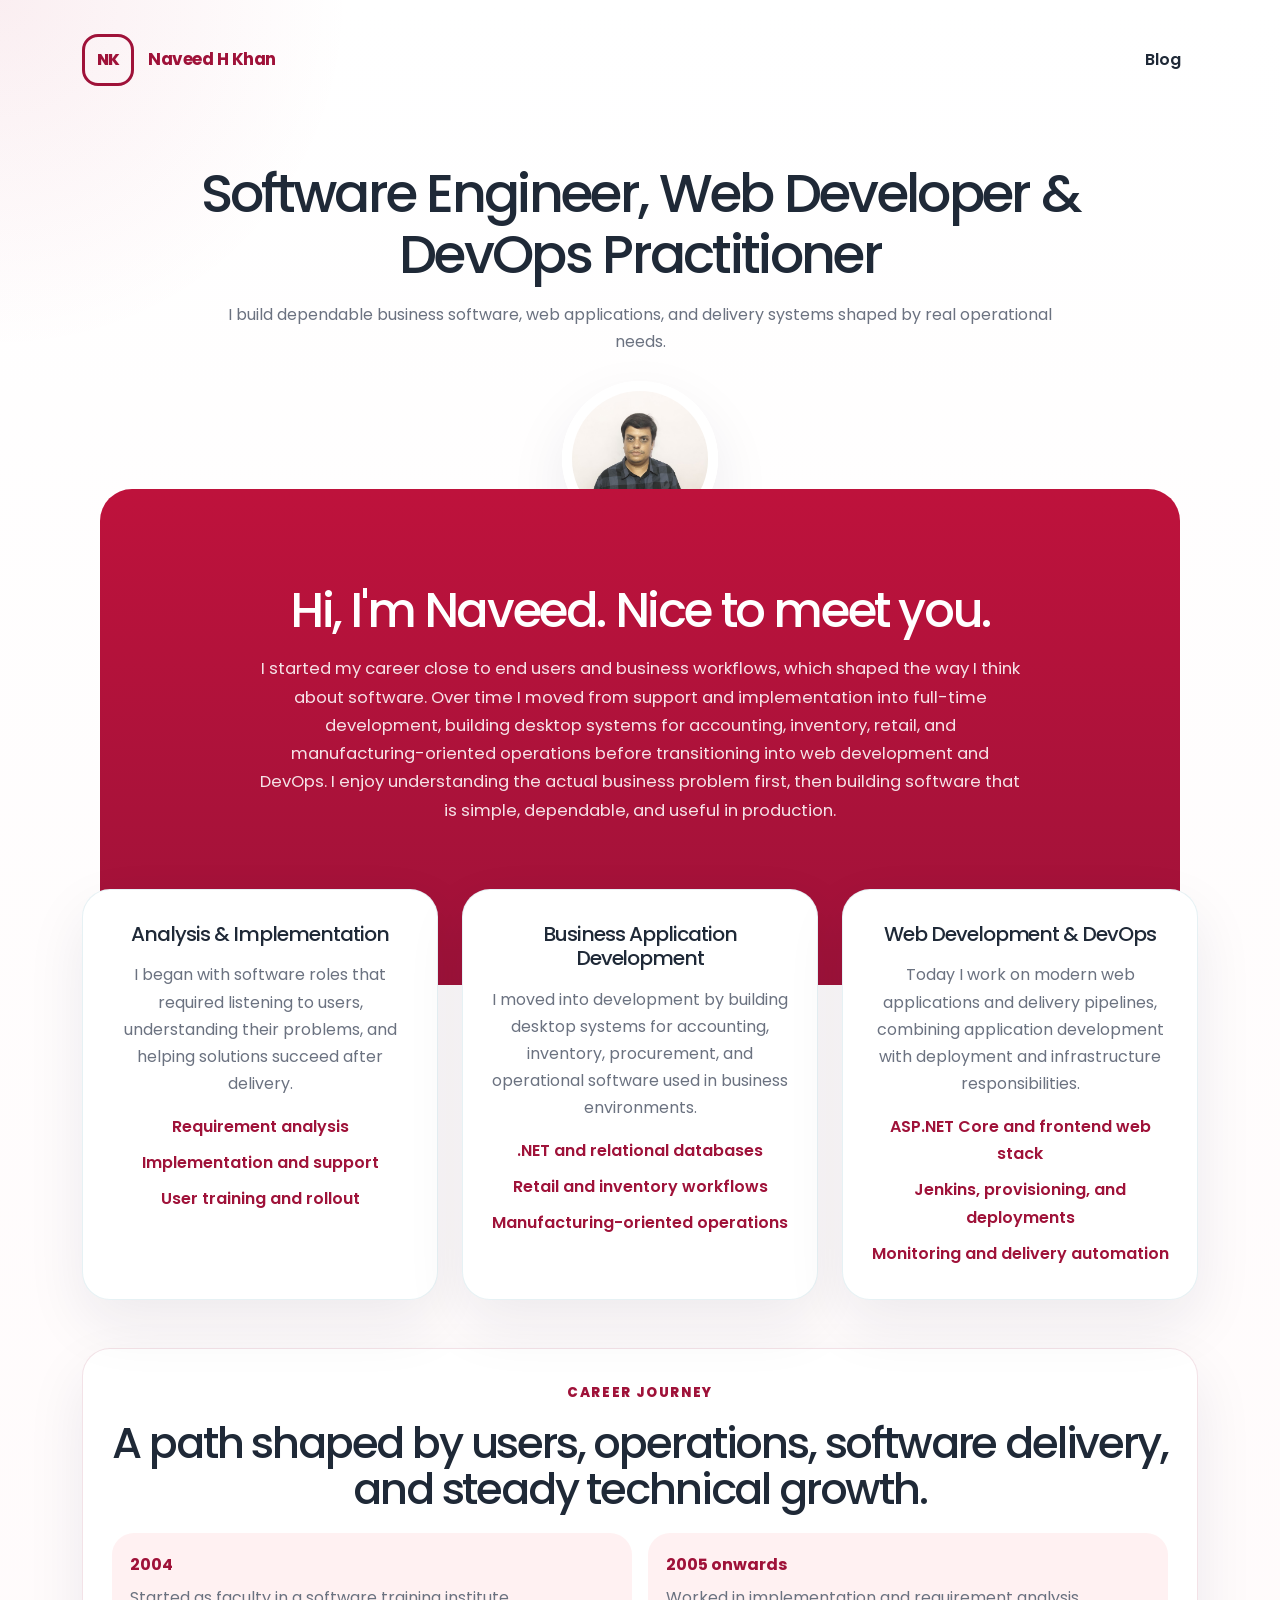
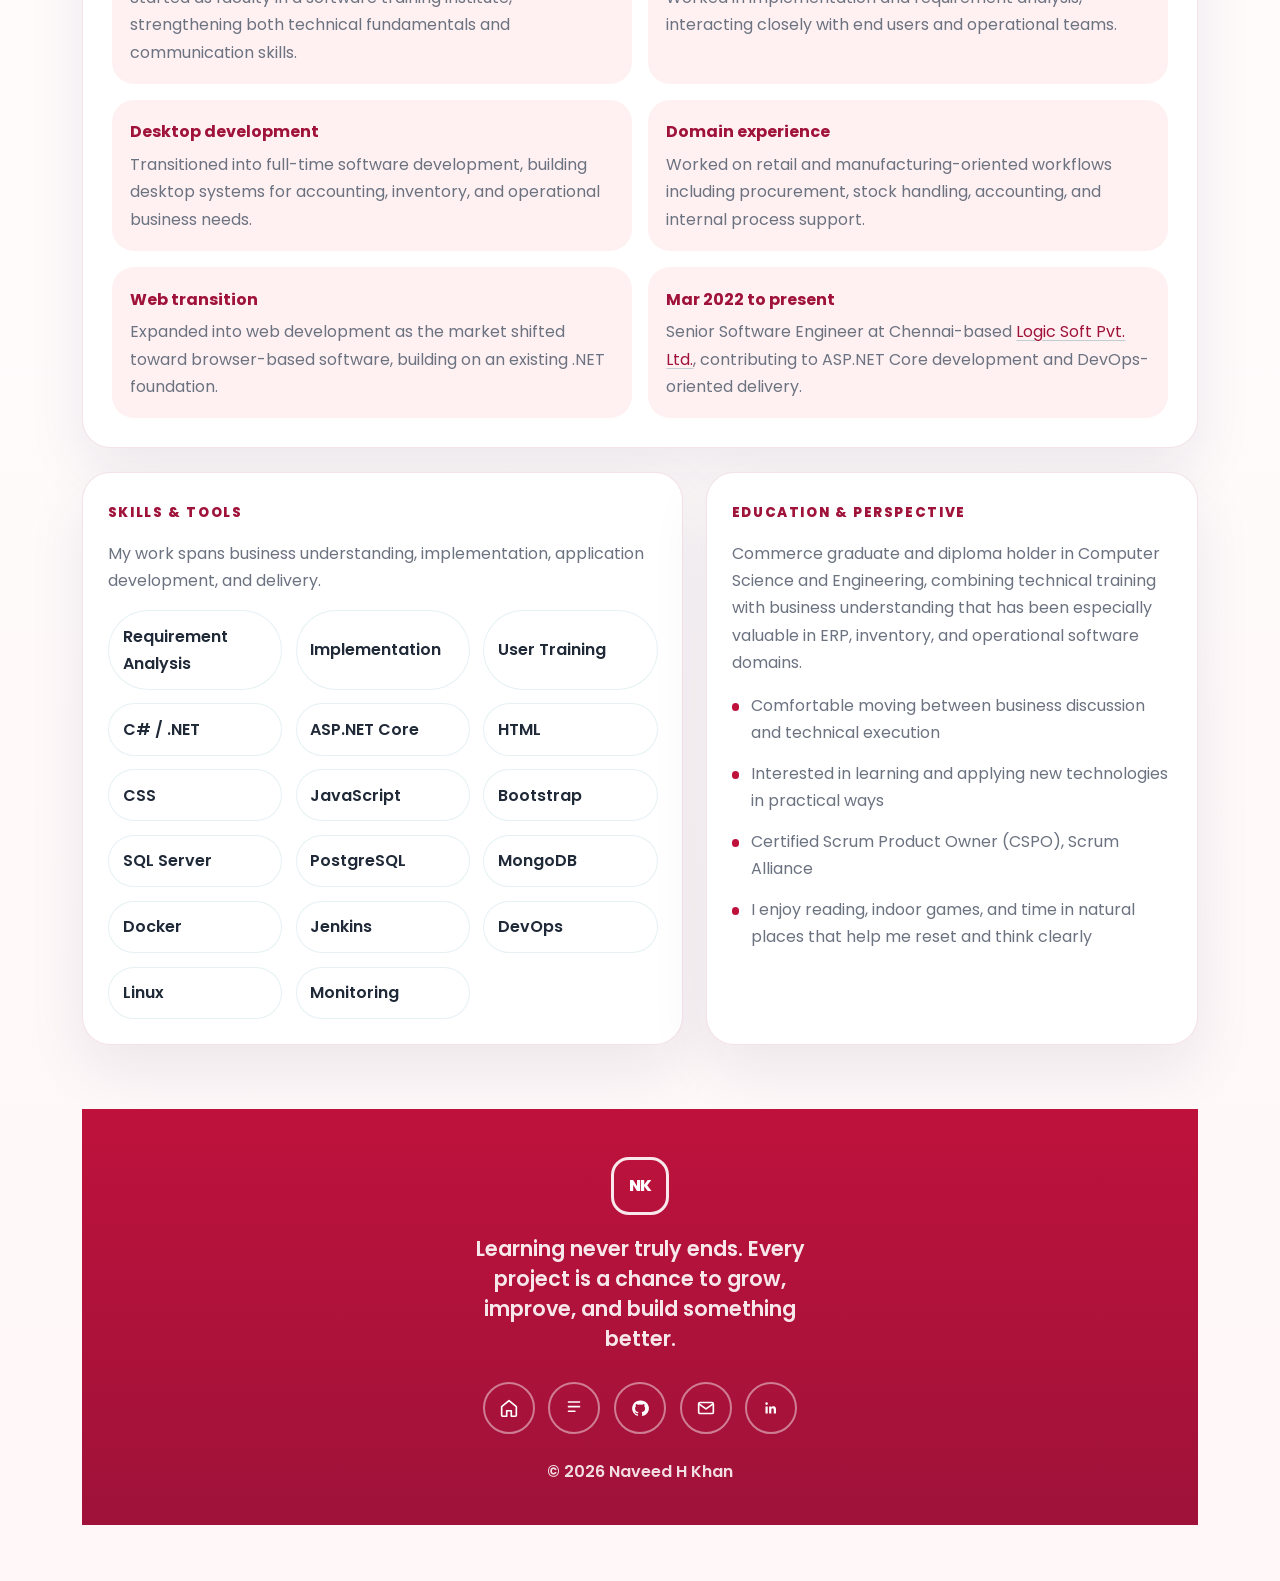
==== index.html @ 7a3a5c12 "Change color theme" ====
<!DOCTYPE html>
<html lang="en">
<head>
  <meta charset="UTF-8">
  <meta name="viewport" content="width=device-width, initial-scale=1">
  <meta name="description" content="Portfolio of Naveed H Khan, a software engineer experienced in requirement analysis, implementation, business application development, web engineering, and DevOps-oriented delivery.">
  <meta name="theme-color" content="#9f1239">
  <title>Naveed Khan | Software Engineer</title>

  <link rel="preconnect" href="https://fonts.googleapis.com">
  <link rel="preconnect" href="https://fonts.gstatic.com" crossorigin>
  <link href="https://fonts.googleapis.com/css2?family=IBM+Plex+Mono:wght@400;500&family=Poppins:wght@400;500;600;700;800&display=swap" rel="stylesheet">
  <link href="https://cdn.jsdelivr.net/npm/bootstrap@5.3.3/dist/css/bootstrap.min.css" rel="stylesheet" integrity="sha384-QWTKZyjpPEjISv5WaRU9OFeRpok6YctnYmDr5pNlyT2bRjXh0JMhjY6hW+ALEwIH" crossorigin="anonymous">
  <link rel="stylesheet" href="assets/css/style.css?v=20260405-3">
</head>
<body class="page-shell page-home">
  <div class="container-lg main-container">
    <div id="site-header"></div>

    <main>
      <section class="hero-clean fade-in fade-delay-1">
        <h1 class="hero-title">Software Engineer, Web Developer & DevOps Practitioner</h1>
        <p class="hero-copy hero-copy-centered">
          I build dependable business software, web applications, and delivery systems shaped by real operational needs.
        </p>
        <img src="/assets/img/profile.jpg" alt="Naveed Khan" class="hero-avatar">
      </section>

      <section class="intro-band fade-in fade-delay-2">
        <div class="intro-band-inner">
          <h2>Hi, I'm Naveed. Nice to meet you.</h2>
          <p>
            I started my career close to end users and business workflows, which shaped the way I think about software.
            Over time I moved from support and implementation into full-time development, building desktop systems for
            accounting, inventory, retail, and manufacturing-oriented operations before transitioning into web development
            and DevOps. I enjoy understanding the actual business problem first, then building software that is simple,
            dependable, and useful in production.
          </p>
        </div>
      </section>

      <section class="capability-grid capability-grid-overlap fade-in fade-delay-2">
        <article class="capability-card">
          <h3>Analysis & Implementation</h3>
          <p>I began with software roles that required listening to users, understanding their problems, and helping solutions succeed after delivery.</p>
          <ul class="capability-list">
            <li>Requirement analysis</li>
            <li>Implementation and support</li>
            <li>User training and rollout</li>
          </ul>
        </article>

        <article class="capability-card">
          <h3>Business Application Development</h3>
          <p>I moved into development by building desktop systems for accounting, inventory, procurement, and operational software used in business environments.</p>
          <ul class="capability-list">
            <li>.NET and relational databases</li>
            <li>Retail and inventory workflows</li>
            <li>Manufacturing-oriented operations</li>
          </ul>
        </article>

        <article class="capability-card">
          <h3>Web Development & DevOps</h3>
          <p>Today I work on modern web applications and delivery pipelines, combining application development with deployment and infrastructure responsibilities.</p>
          <ul class="capability-list">
            <li>ASP.NET Core and frontend web stack</li>
            <li>Jenkins, provisioning, and deployments</li>
            <li>Monitoring and delivery automation</li>
          </ul>
        </article>
      </section>

      <section class="journey-panel surface-card fade-in fade-delay-3" id="experience">
        <div class="journey-heading">
          <span class="section-title">Career Journey</span>
          <h2 class="journey-title">A path shaped by users, operations, software delivery, and steady technical growth.</h2>
        </div>

        <div class="journey-grid">
          <div class="journey-step">
            <strong>2004</strong>
            <p>Started as faculty in a software training institute, strengthening both technical fundamentals and communication skills.</p>
          </div>
          <div class="journey-step">
            <strong>2005 onwards</strong>
            <p>Worked in implementation and requirement analysis, interacting closely with end users and operational teams.</p>
          </div>
          <div class="journey-step">
            <strong>Desktop development</strong>
            <p>Transitioned into full-time software development, building desktop systems for accounting, inventory, and operational business needs.</p>
          </div>
          <div class="journey-step">
            <strong>Domain experience</strong>
            <p>Worked on retail and manufacturing-oriented workflows including procurement, stock handling, accounting, and internal process support.</p>
          </div>
          <div class="journey-step">
            <strong>Web transition</strong>
            <p>Expanded into web development as the market shifted toward browser-based software, building on an existing .NET foundation.</p>
          </div>
          <div class="journey-step">
            <strong>Mar 2022 to present</strong>
            <p>Senior Software Engineer at Chennai-based <a href="https://logicsoft.co.in/" target="_blank" rel="noreferrer">Logic Soft Pvt. Ltd.</a>, contributing to ASP.NET Core development and DevOps-oriented delivery.</p>
          </div>
        </div>
      </section>

      <section class="home-bottom-grid mt-4">
        <section class="surface-card fade-in fade-delay-2" id="skills">
          <span class="section-title">Skills & Tools</span>
          <p class="section-copy">
            My work spans business understanding, implementation, application development, and delivery.
          </p>
          <div class="skill-cloud skill-cloud-wide">
            <span class="skill-pill">Requirement Analysis</span>
            <span class="skill-pill">Implementation</span>
            <span class="skill-pill">User Training</span>
            <span class="skill-pill">C# / .NET</span>
            <span class="skill-pill">ASP.NET Core</span>
            <span class="skill-pill">HTML</span>
            <span class="skill-pill">CSS</span>
            <span class="skill-pill">JavaScript</span>
            <span class="skill-pill">Bootstrap</span>
            <span class="skill-pill">SQL Server</span>
            <span class="skill-pill">PostgreSQL</span>
            <span class="skill-pill">MongoDB</span>
            <span class="skill-pill">Docker</span>
            <span class="skill-pill">Jenkins</span>
            <span class="skill-pill">DevOps</span>
            <span class="skill-pill">Linux</span>
            <span class="skill-pill">Monitoring</span>
          </div>
        </section>

        <section class="surface-card fade-in fade-delay-3">
          <span class="section-title">Education & Perspective</span>
          <p class="section-copy">
            Commerce graduate and diploma holder in Computer Science and Engineering, combining technical
            training with business understanding that has been especially valuable in ERP, inventory,
            and operational software domains.
          </p>
          <ul class="focus-list">
            <li>Comfortable moving between business discussion and technical execution</li>
            <li>Interested in learning and applying new technologies in practical ways</li>
            <li>Certified Scrum Product Owner (CSPO), Scrum Alliance</li>
            <li>I enjoy reading, indoor games, and time in natural places that help me reset and think clearly</li>
          </ul>
        </section>
      </section>
    </main>

    <div id="site-footer"></div>
  </div>

  <script src="https://code.jquery.com/jquery-3.7.1.min.js"></script>
  <script src="/assets/js/site.js?v=20260405-3"></script>
</body>
</html>
---- assets/css/style.css ----
:root {
  --bg: #fffdfc;
  --bg-soft: #fff7f8;
  --surface: #ffffff;
  --surface-soft: #fff1f2;
  --text: #1f2937;
  --muted: #6b7280;
  --border: rgba(159, 18, 57, 0.12);
  --accent: #be123c;
  --accent-deep: #9f1239;
  --accent-soft: #ffe4e6;
  --shadow: 0 24px 60px rgba(20, 28, 58, 0.08);
  --radius-xl: 28px;
  --radius-lg: 22px;
  --radius-md: 16px;
  --container: 1140px;
  --reading-width: 960px;
}

*,
*::before,
*::after {
  box-sizing: border-box;
}

html {
  scroll-behavior: smooth;
}

body {
  margin: 0;
  font-family: "Poppins", "Segoe UI", sans-serif;
  color: var(--text);
  background:
    radial-gradient(circle at top left, rgba(190, 18, 60, 0.07), transparent 22rem),
    linear-gradient(180deg, #ffffff 0%, var(--bg-soft) 100%);
  line-height: 1.7;
  font-size: 16px;
}

a {
  color: var(--accent-deep);
  text-decoration-color: rgba(21, 94, 117, 0.25);
  text-underline-offset: 0.18em;
}

a:hover {
  color: var(--accent);
}

img {
  max-width: 100%;
  display: block;
}

.main-container {
  max-width: var(--container);
  padding-top: 28px;
  padding-bottom: 56px;
}

.header {
  margin-bottom: 2rem;
}

.header-plain .header-inner {
  display: flex;
  align-items: center;
  justify-content: space-between;
  gap: 1.5rem;
  padding: 0.35rem 0;
}

.site-brand {
  display: flex;
  align-items: center;
  gap: 0.9rem;
}

.site-mark {
  display: inline-flex;
  align-items: center;
  justify-content: center;
  width: 52px;
  height: 52px;
  border: 3px solid var(--accent-deep);
  border-radius: 16px;
  color: var(--accent-deep);
  text-decoration: none;
  font-weight: 800;
  font-size: 1rem;
  letter-spacing: -0.04em;
}

.site-mark:hover {
  text-decoration: none;
  color: var(--accent);
  border-color: var(--accent);
}

.site-name {
  color: var(--accent-deep);
  text-decoration: none;
  font-size: 1.05rem;
  font-weight: 700;
  letter-spacing: -0.03em;
}

.site-name:hover {
  text-decoration: none;
  color: var(--accent-deep);
}

.header-links {
  display: flex;
  align-items: center;
  justify-content: flex-end;
  gap: 0.7rem;
  flex-wrap: wrap;
}

.nav-link-plain,
.nav-link-pill {
  display: inline-flex;
  align-items: center;
  justify-content: center;
  min-height: 46px;
  padding: 0.72rem 1.05rem;
  font-weight: 600;
  text-decoration: none;
}

.nav-link-plain {
  color: var(--text);
  border-radius: 999px;
}

.nav-link-plain:hover {
  text-decoration: none;
  color: var(--accent-deep);
}

.nav-link-plain.is-active {
  color: var(--accent-deep);
}

.nav-link-pill {
  border: 2px solid var(--accent);
  border-radius: 999px;
  color: var(--accent);
  background: transparent;
}

.nav-link-pill:hover,
.nav-link-pill.is-active {
  background: var(--accent);
  color: #ffffff;
  text-decoration: none;
}

.hero-clean {
  max-width: 980px;
  margin: 0 auto;
  padding: 2.5rem 1rem 0;
  text-align: center;
}

.hero-title,
.intro-band h2,
.capability-card h3,
.journey-title,
.blog-intro h2,
.post-title,
.post-content h2,
.post-content h3,
.post-content h4 {
  font-family: "Poppins", "Segoe UI", sans-serif;
  letter-spacing: -0.05em;
}

.hero-title {
  max-width: 1100px;
  margin: 0 auto 0.95rem;
  font-size: clamp(2rem, 4.2vw, 3.55rem);
  line-height: 1.14;
}

.hero-copy {
  max-width: 52rem;
  margin: 0 0 1.35rem;
  color: var(--muted);
  font-size: 1rem;
}

.hero-copy-centered {
  margin-left: auto;
  margin-right: auto;
}

.hero-avatar {
  width: 156px;
  height: 156px;
  margin: 1.6rem auto -3rem;
  border-radius: 50%;
  object-fit: cover;
  border: 10px solid #ffffff;
  box-shadow: var(--shadow);
}

.hero-actions {
  display: flex;
  gap: 0.85rem;
  flex-wrap: wrap;
}

.hero-actions-center {
  justify-content: center;
}

.btn-accent,
.btn-outline-accent {
  display: inline-flex;
  align-items: center;
  justify-content: center;
  min-height: 50px;
  padding: 0.85rem 1.2rem;
  border-radius: 999px;
  font-weight: 700;
  text-decoration: none;
  transition: transform 180ms ease, box-shadow 180ms ease, background-color 180ms ease;
}

.btn-accent {
  background: var(--accent);
  color: #ffffff;
  box-shadow: 0 16px 34px rgba(190, 18, 60, 0.2);
}

.btn-outline-accent {
  border: 2px solid var(--accent);
  color: var(--accent);
  background: transparent;
}

.btn-accent:hover,
.btn-outline-accent:hover {
  text-decoration: none;
  transform: translateY(-2px);
}

.intro-band {
  position: relative;
  z-index: 1;
  margin: 0 auto 0;
  max-width: 1080px;
  padding: 5.8rem 2rem 10rem;
  border-radius: 32px;
  background: linear-gradient(180deg, var(--accent) 0%, var(--accent-deep) 100%);
  color: #ffffff;
  text-align: center;
}

.intro-band-inner {
  max-width: 760px;
  margin: 0 auto;
}

.intro-band h2 {
  margin: 0 0 1rem;
  font-size: clamp(2rem, 4vw, 3rem);
}

.intro-band p {
  margin: 0;
  color: rgba(255, 255, 255, 0.88);
  font-size: 1.04rem;
}

.capability-grid {
  display: grid;
  grid-template-columns: repeat(3, minmax(0, 1fr));
  gap: 1.5rem;
}

.capability-grid-overlap {
  position: relative;
  z-index: 2;
  margin-top: -6rem;
  margin-bottom: 3rem;
}

.capability-card {
  padding: 2rem 1.45rem;
  border-radius: var(--radius-xl);
  background: #ffffff;
  border: 1px solid rgba(14, 116, 144, 0.1);
  box-shadow: var(--shadow);
  text-align: center;
}

.capability-card h3 {
  margin: 0 0 0.95rem;
  font-size: 1.26rem;
}

.capability-card p {
  margin: 0 0 1rem;
  color: var(--muted);
}

.capability-list {
  list-style: none;
  padding: 0;
  margin: 0;
  display: grid;
  gap: 0.55rem;
}

.capability-list li {
  color: var(--accent-deep);
  font-weight: 600;
}

.site-panel,
.surface-card,
.post-shell {
  background: #ffffff;
  border: 1px solid var(--border);
  border-radius: var(--radius-xl);
  box-shadow: var(--shadow);
}

.surface-card {
  padding: 1.55rem;
}

.journey-panel {
  padding: 1.8rem;
}

.journey-heading {
  margin-bottom: 1.25rem;
  text-align: center;
}

.section-title {
  display: inline-flex;
  align-items: center;
  margin: 0 0 0.95rem;
  color: var(--accent-deep);
  font-size: 0.84rem;
  font-weight: 800;
  letter-spacing: 0.12em;
  text-transform: uppercase;
}

.journey-title {
  margin: 0;
  font-size: clamp(1.95rem, 4vw, 2.7rem);
  line-height: 1.08;
}

.journey-grid {
  display: grid;
  grid-template-columns: repeat(2, minmax(0, 1fr));
  gap: 1rem;
}

.journey-step {
  padding: 1.15rem;
  border-radius: var(--radius-lg);
  background: var(--surface-soft);
}

.journey-step strong {
  display: block;
  margin-bottom: 0.35rem;
  color: var(--accent-deep);
}

.journey-step p {
  margin: 0;
  color: var(--muted);
}

.home-bottom-grid {
  display: grid;
  grid-template-columns: minmax(0, 1.1fr) minmax(320px, 0.9fr);
  gap: 1.4rem;
}

.section-copy,
.blog-lede,
.article-meta,
.post-meta {
  color: var(--muted);
}

.skill-cloud,
.focus-list {
  display: grid;
  gap: 0.85rem;
  padding: 0;
  margin: 0;
  list-style: none;
}

.skill-cloud {
  grid-template-columns: repeat(2, minmax(0, 1fr));
}

.skill-cloud-wide {
  grid-template-columns: repeat(3, minmax(0, 1fr));
}

.skill-pill {
  display: inline-flex;
  align-items: center;
  padding: 0.72rem 0.86rem;
  border-radius: 999px;
  background: #ffffff;
  border: 1px solid rgba(14, 116, 144, 0.1);
  color: var(--text);
  font-weight: 600;
}

.focus-list li {
  position: relative;
  padding-left: 1.2rem;
  color: var(--muted);
}

.focus-list li::before {
  content: "";
  position: absolute;
  left: 0;
  top: 0.72rem;
  width: 0.45rem;
  height: 0.45rem;
  border-radius: 50%;
  background: var(--accent);
}

.blog-intro,
.post-shell {
  padding: 1.45rem;
}

.blog-main {
  max-width: 1040px;
  margin: 0 auto;
}

.blog-intro-clean {
  background: transparent;
  border: 0;
  box-shadow: none;
  padding: 0 0 1.6rem;
  margin-bottom: 1.25rem;
}

.blog-intro h2,
.post-title {
  margin: 0 0 0.55rem;
  font-size: clamp(2rem, 4vw, 3rem);
  line-height: 1.08;
}

.blog-stream {
  display: grid;
  gap: 0;
}

.blog-entry {
  display: grid;
  grid-template-columns: minmax(0, 1fr) auto;
  gap: 1.5rem;
  align-items: start;
  padding: 1.6rem 0;
  border-top: 1px solid rgba(14, 116, 144, 0.1);
}

.blog-entry:last-child {
  border-bottom: 1px solid rgba(14, 116, 144, 0.1);
}

.blog-entry h3 {
  margin: 0 0 0.45rem;
  font-size: clamp(1.5rem, 2.4vw, 2rem);
  line-height: 1.15;
}

.blog-entry p {
  color: var(--muted);
  max-width: 52rem;
}

.blog-entry-date {
  color: var(--muted);
  white-space: nowrap;
  padding-top: 0.35rem;
}

.post-link {
  color: var(--text);
  text-decoration: none;
}

.post-link:hover {
  color: var(--accent);
}

.page-reading.page-post #site-header,
.page-reading.page-post main,
.page-reading.page-post .footer {
  max-width: var(--reading-width);
  margin-left: auto;
  margin-right: auto;
}

.page-reading.page-blog #site-header,
.page-reading.page-blog main,
.page-reading.page-blog .footer {
  max-width: 1040px;
  margin-left: auto;
  margin-right: auto;
}

.post-content h1:first-child {
  display: none;
}

.post-content > :first-child {
  margin-top: 0;
}

.post-content h2,
.post-content h3,
.post-content h4 {
  margin-top: 2rem;
  margin-bottom: 0.8rem;
  line-height: 1.25;
}

.post-content p,
.post-content li {
  color: #40506a;
}

.post-content blockquote {
  margin: 1.4rem 0;
  padding: 1rem 1.15rem;
  border-left: 4px solid var(--accent);
  background: var(--surface-soft);
  border-radius: 0 var(--radius-md) var(--radius-md) 0;
}

pre,
.code-block {
  background: var(--surface-soft);
  border: 1px solid rgba(14, 116, 144, 0.08);
  border-radius: var(--radius-md);
  padding: 1rem;
  overflow-x: auto;
  font-family: "IBM Plex Mono", Consolas, monospace;
  font-size: 0.95rem;
  line-height: 1.6;
  color: #2d3444;
}

code {
  font-family: "IBM Plex Mono", Consolas, monospace;
  font-size: 0.94em;
}

.footer {
  margin-top: 4rem;
}

.footer-rich {
  padding: 3rem 1.4rem 2.5rem;
  background: linear-gradient(180deg, var(--accent) 0%, var(--accent-deep) 100%);
  border: 0;
  box-shadow: none;
  color: #ffffff;
  text-align: center;
}

.footer-inner {
  max-width: 720px;
  margin: 0 auto;
}

.footer-mark {
  display: inline-flex;
  align-items: center;
  justify-content: center;
  width: 58px;
  height: 58px;
  border: 3px solid rgba(255, 255, 255, 0.9);
  border-radius: 18px;
  color: #ffffff;
  text-decoration: none;
  font-weight: 800;
  font-size: 1rem;
  letter-spacing: -0.04em;
}

.footer-mark:hover {
  color: #ffffff;
  text-decoration: none;
}

.footer-message {
  max-width: 24rem;
  margin: 1.2rem auto 1.7rem;
  color: rgba(255, 255, 255, 0.9);
  font-size: 1.3rem;
  font-weight: 600;
  line-height: 1.45;
}

.footer-links {
  display: flex;
  justify-content: center;
  gap: 0.85rem;
  flex-wrap: wrap;
  margin-bottom: 1.5rem;
}

.footer-icon-link {
  display: inline-flex;
  align-items: center;
  justify-content: center;
  width: 52px;
  height: 52px;
  border: 2px solid rgba(255, 255, 255, 0.45);
  border-radius: 50%;
  color: #ffffff;
  text-decoration: none;
  transition: transform 180ms ease, border-color 180ms ease, background-color 180ms ease;
}

.footer-icon-link svg {
  width: 22px;
  height: 22px;
}

.footer-icon-link:hover {
  color: #ffffff;
  text-decoration: none;
  transform: translateY(-2px);
  border-color: rgba(255, 255, 255, 0.92);
  background: rgba(255, 255, 255, 0.08);
}

.footer-credit {
  margin: 0;
  color: rgba(255, 255, 255, 0.86);
  font-weight: 600;
}

.fade-in {
  opacity: 0;
  transform: translateY(18px);
  animation: rise 700ms ease forwards;
}

.fade-delay-1 {
  animation-delay: 120ms;
}

.fade-delay-2 {
  animation-delay: 220ms;
}

.fade-delay-3 {
  animation-delay: 320ms;
}

@keyframes rise {
  to {
    opacity: 1;
    transform: translateY(0);
  }
}

@media (max-width: 991.98px) {
  .header-plain .header-inner,
  .capability-grid,
  .journey-grid,
  .home-bottom-grid {
    grid-template-columns: 1fr;
    display: grid;
  }

  .header-links {
    justify-content: flex-start;
  }

  .site-brand {
    gap: 0.7rem;
  }

  .skill-cloud,
  .skill-cloud-wide {
    grid-template-columns: 1fr;
  }

  .blog-table-wrap td:last-child {
    width: auto;
  }

  .blog-entry {
    grid-template-columns: 1fr;
    gap: 0.4rem;
  }

  .blog-entry-date {
    padding-top: 0;
  }
}

@media (max-width: 767.98px) {
  body {
    font-size: 15px;
  }

  .main-container {
    padding-top: 18px;
  }

  .hero-title {
    font-size: 2.2rem;
  }

  .hero-avatar {
    width: 124px;
    height: 124px;
    margin-bottom: -2.3rem;
  }

  .intro-band {
    padding: 4.4rem 1.15rem 8rem;
    border-radius: 24px;
  }

  .hero-actions {
    flex-direction: column;
    align-items: stretch;
  }

  .btn-accent,
  .btn-outline-accent {
    width: 100%;
  }

  .site-panel,
  .surface-card,
  .blog-intro,
  .post-shell,
  .capability-card {
    border-radius: 22px;
  }

  .footer-rich {
    border-radius: 28px;
    padding: 2.4rem 1.1rem 2rem;
  }
}
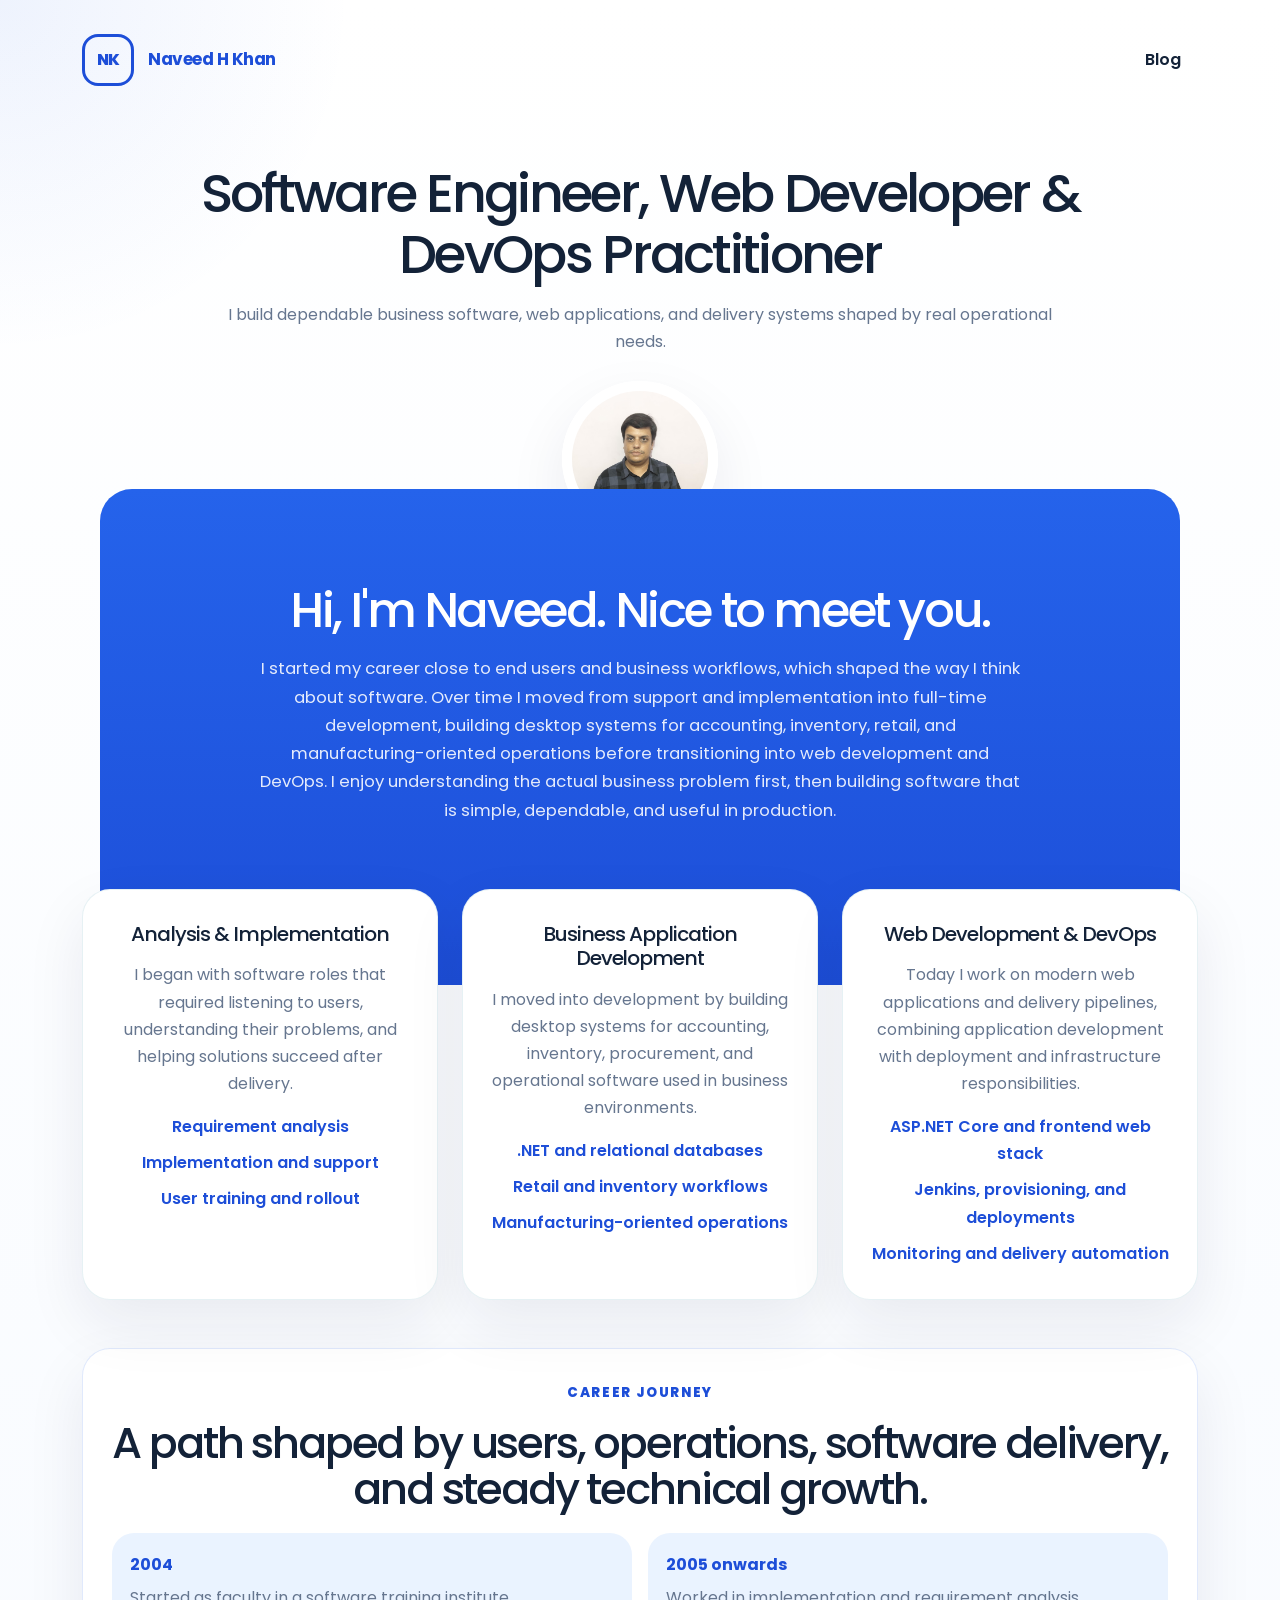
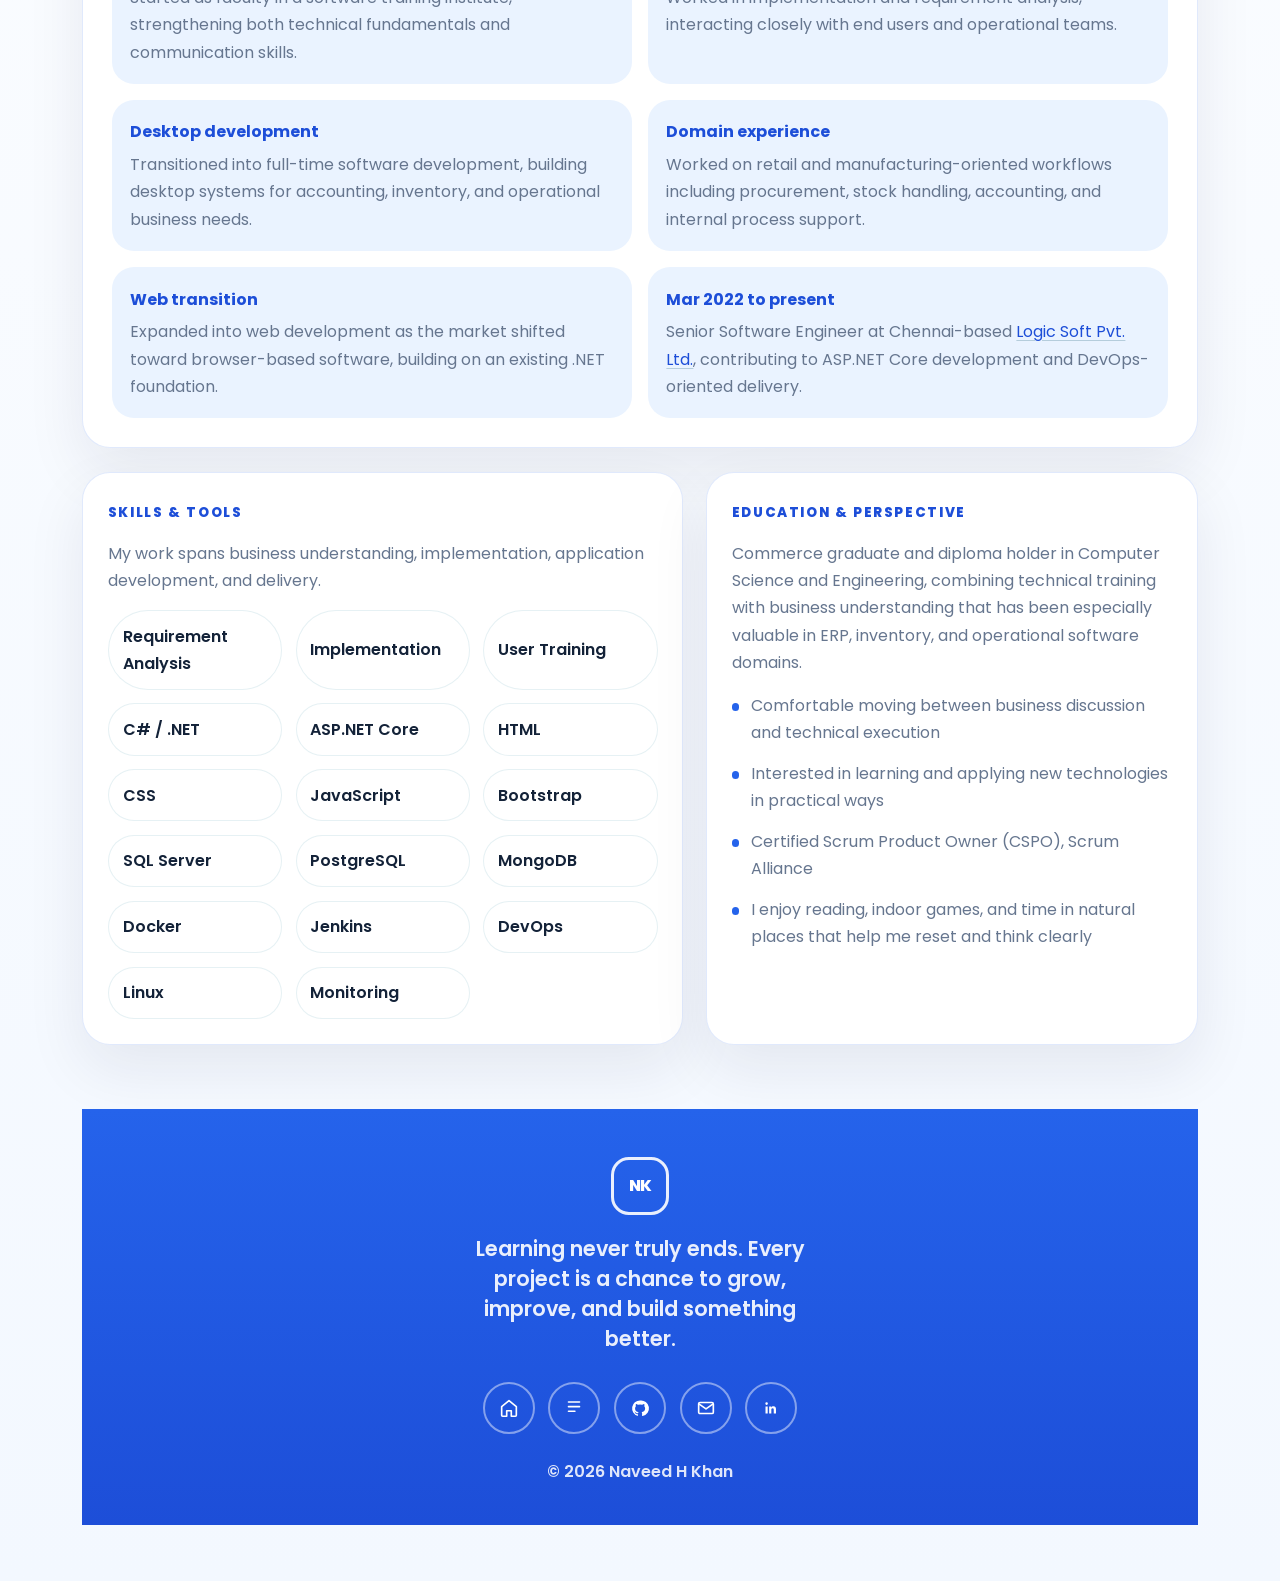
==== commit 27b8b0ae: "Update site to blue theme" ====
--- a/index.html
+++ b/index.html
@@ -4,14 +4,14 @@
   <meta charset="UTF-8">
   <meta name="viewport" content="width=device-width, initial-scale=1">
   <meta name="description" content="Portfolio of Naveed H Khan, a software engineer experienced in requirement analysis, implementation, business application development, web engineering, and DevOps-oriented delivery.">
-  <meta name="theme-color" content="#9f1239">
+  <meta name="theme-color" content="#1d4ed8">
   <title>Naveed Khan | Software Engineer</title>
 
   <link rel="preconnect" href="https://fonts.googleapis.com">
   <link rel="preconnect" href="https://fonts.gstatic.com" crossorigin>
   <link href="https://fonts.googleapis.com/css2?family=IBM+Plex+Mono:wght@400;500&family=Poppins:wght@400;500;600;700;800&display=swap" rel="stylesheet">
   <link href="https://cdn.jsdelivr.net/npm/bootstrap@5.3.3/dist/css/bootstrap.min.css" rel="stylesheet" integrity="sha384-QWTKZyjpPEjISv5WaRU9OFeRpok6YctnYmDr5pNlyT2bRjXh0JMhjY6hW+ALEwIH" crossorigin="anonymous">
-  <link rel="stylesheet" href="assets/css/style.css?v=20260405-3">
+  <link rel="stylesheet" href="assets/css/style.css?v=20260405-5">
 </head>
 <body class="page-shell page-home">
   <div class="container-lg main-container">
@@ -153,6 +153,6 @@
   </div>
 
   <script src="https://code.jquery.com/jquery-3.7.1.min.js"></script>
-  <script src="/assets/js/site.js?v=20260405-3"></script>
+  <script src="/assets/js/site.js?v=20260405-5"></script>
 </body>
 </html>
--- a/assets/css/style.css
+++ b/assets/css/style.css
@@ -1,14 +1,14 @@
 :root {
-  --bg: #fffdfc;
-  --bg-soft: #fff7f8;
+  --bg: #ffffff;
+  --bg-soft: #f3f8ff;
   --surface: #ffffff;
-  --surface-soft: #fff1f2;
-  --text: #1f2937;
-  --muted: #6b7280;
-  --border: rgba(159, 18, 57, 0.12);
-  --accent: #be123c;
-  --accent-deep: #9f1239;
-  --accent-soft: #ffe4e6;
+  --surface-soft: #eaf3ff;
+  --text: #132238;
+  --muted: #66768f;
+  --border: rgba(37, 99, 235, 0.14);
+  --accent: #2563eb;
+  --accent-deep: #1d4ed8;
+  --accent-soft: #dbeafe;
   --shadow: 0 24px 60px rgba(20, 28, 58, 0.08);
   --radius-xl: 28px;
   --radius-lg: 22px;
@@ -32,7 +32,7 @@
   font-family: "Poppins", "Segoe UI", sans-serif;
   color: var(--text);
   background:
-    radial-gradient(circle at top left, rgba(190, 18, 60, 0.07), transparent 22rem),
+    radial-gradient(circle at top left, rgba(37, 99, 235, 0.08), transparent 22rem),
     linear-gradient(180deg, #ffffff 0%, var(--bg-soft) 100%);
   line-height: 1.7;
   font-size: 16px;
@@ -233,7 +233,7 @@
 .btn-accent {
   background: var(--accent);
   color: #ffffff;
-  box-shadow: 0 16px 34px rgba(190, 18, 60, 0.2);
+  box-shadow: 0 16px 34px rgba(37, 99, 235, 0.22);
 }
 
 .btn-outline-accent {
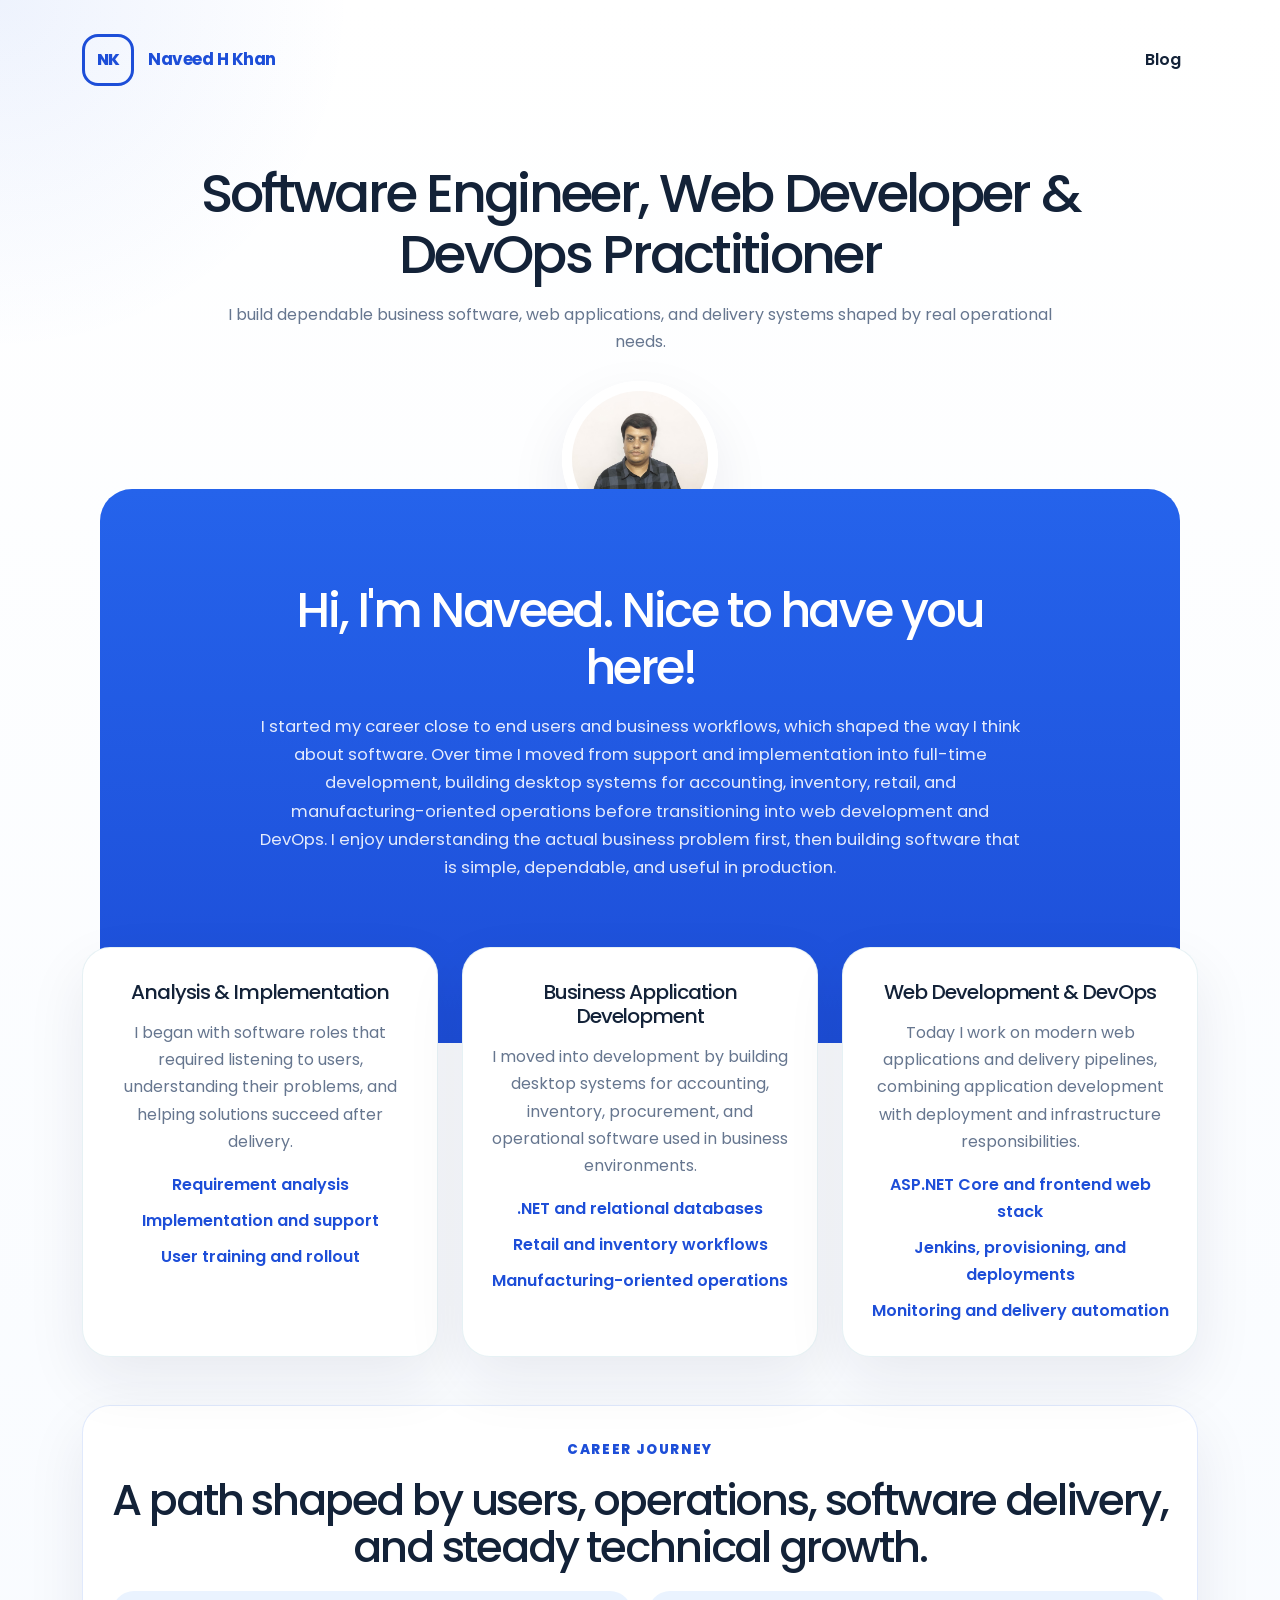
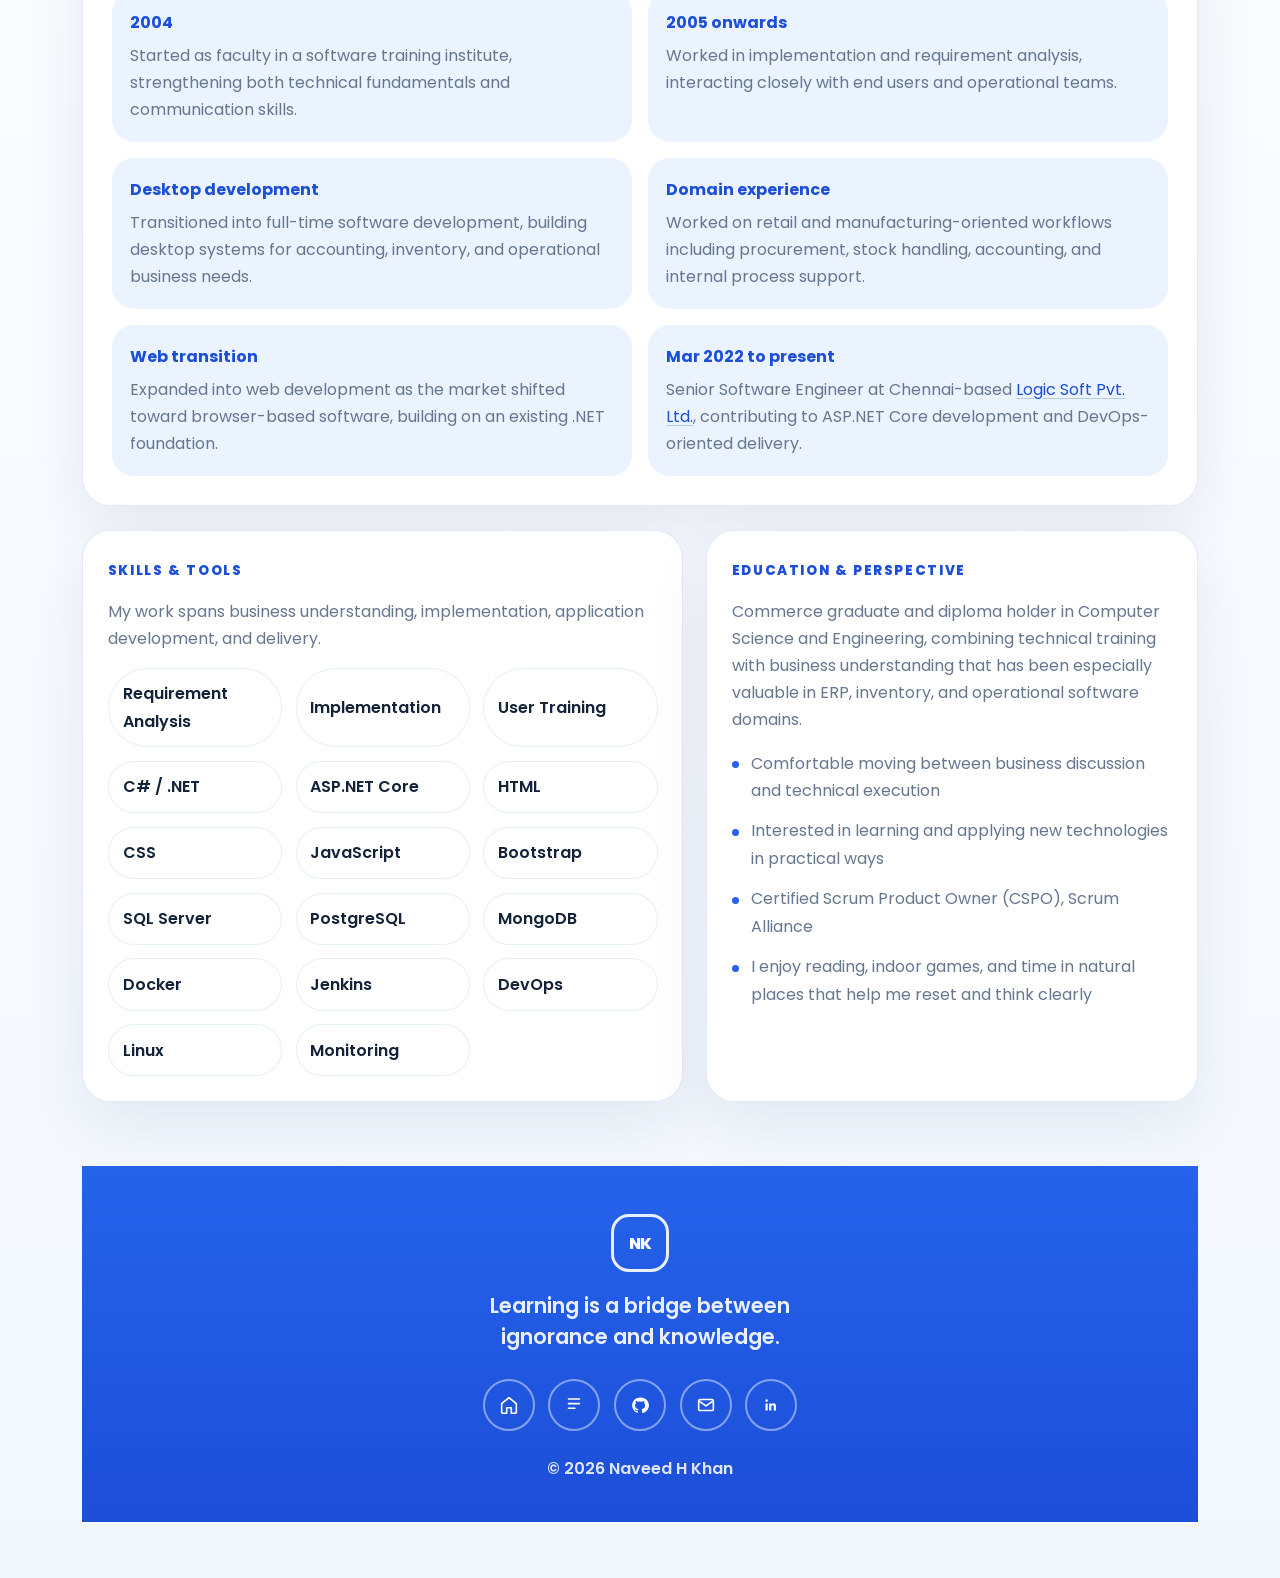
==== commit 64709bf3: "Enhance text" ====
--- a/index.html
+++ b/index.html
@@ -28,7 +28,7 @@
 
       <section class="intro-band fade-in fade-delay-2">
         <div class="intro-band-inner">
-          <h2>Hi, I'm Naveed. Nice to meet you.</h2>
+          <h2>Hi, I'm Naveed. Nice to have you here!</h2>
           <p>
             I started my career close to end users and business workflows, which shaped the way I think about software.
             Over time I moved from support and implementation into full-time development, building desktop systems for
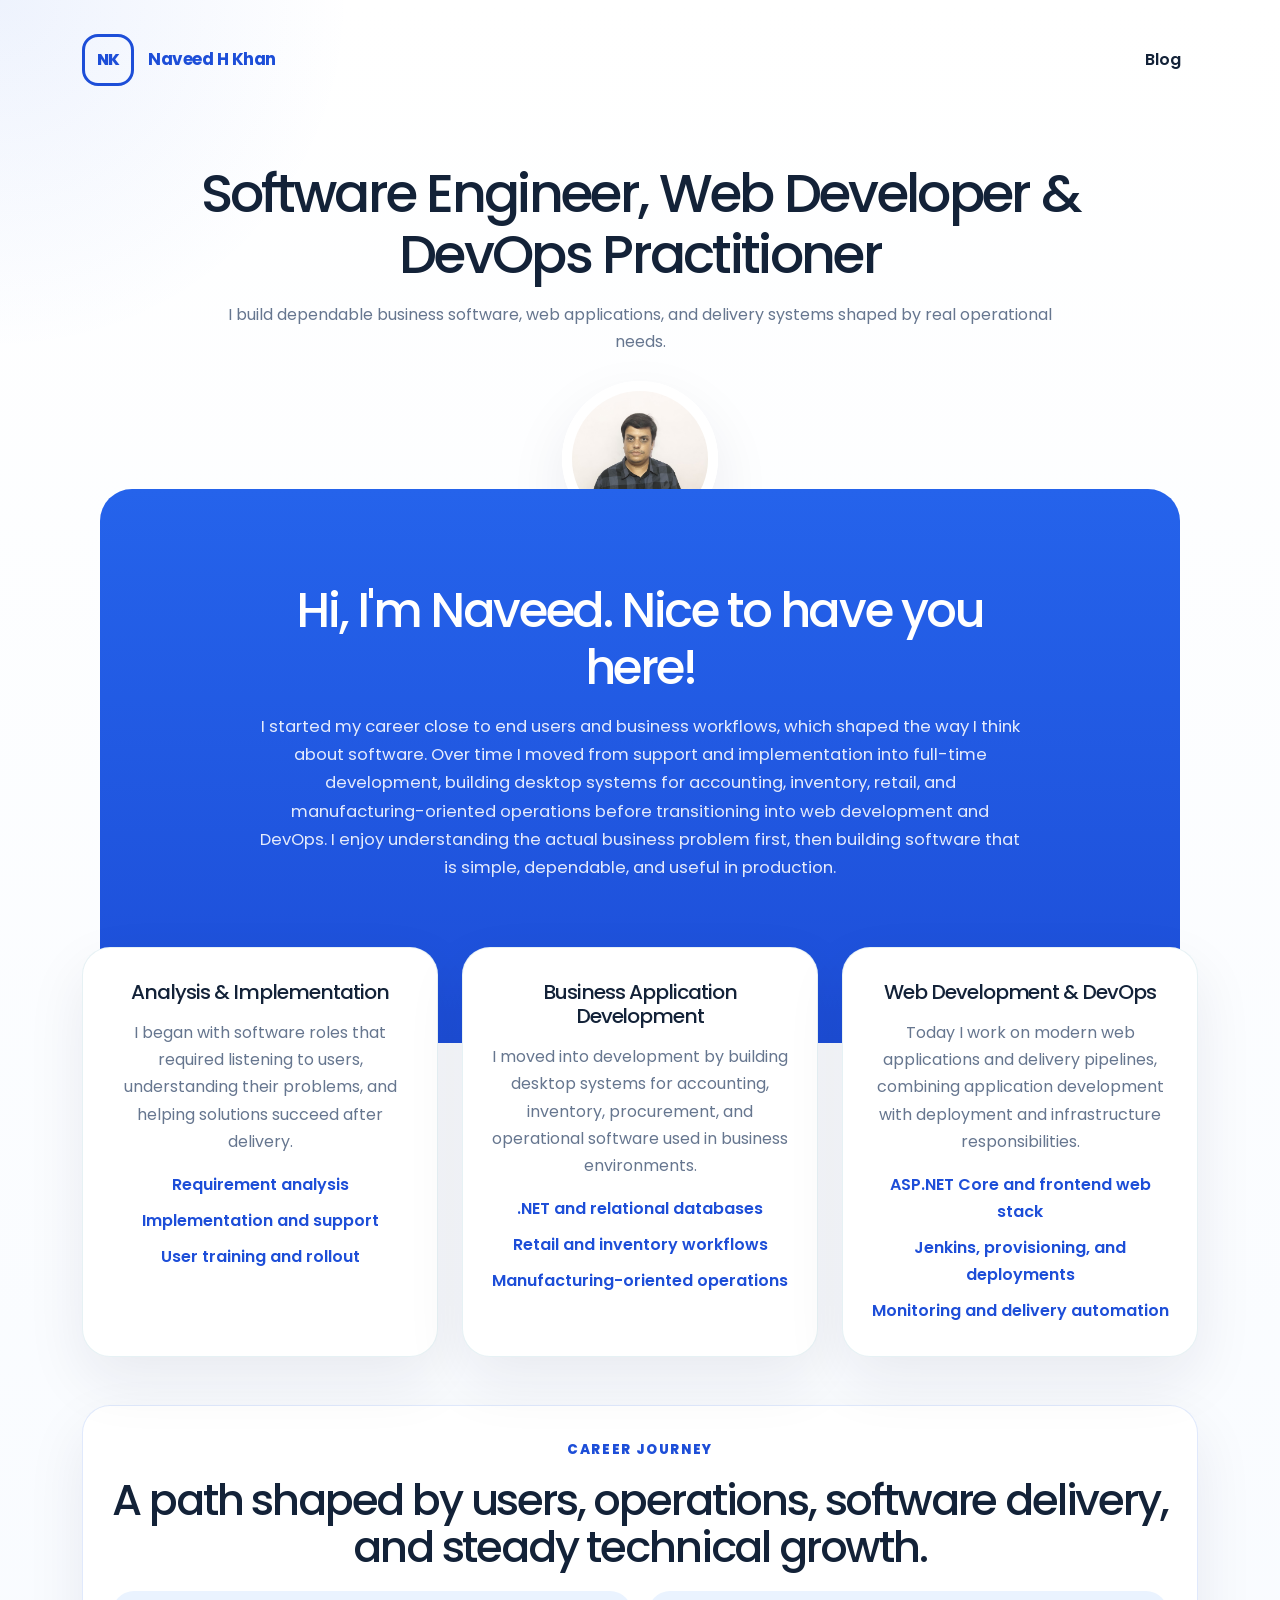
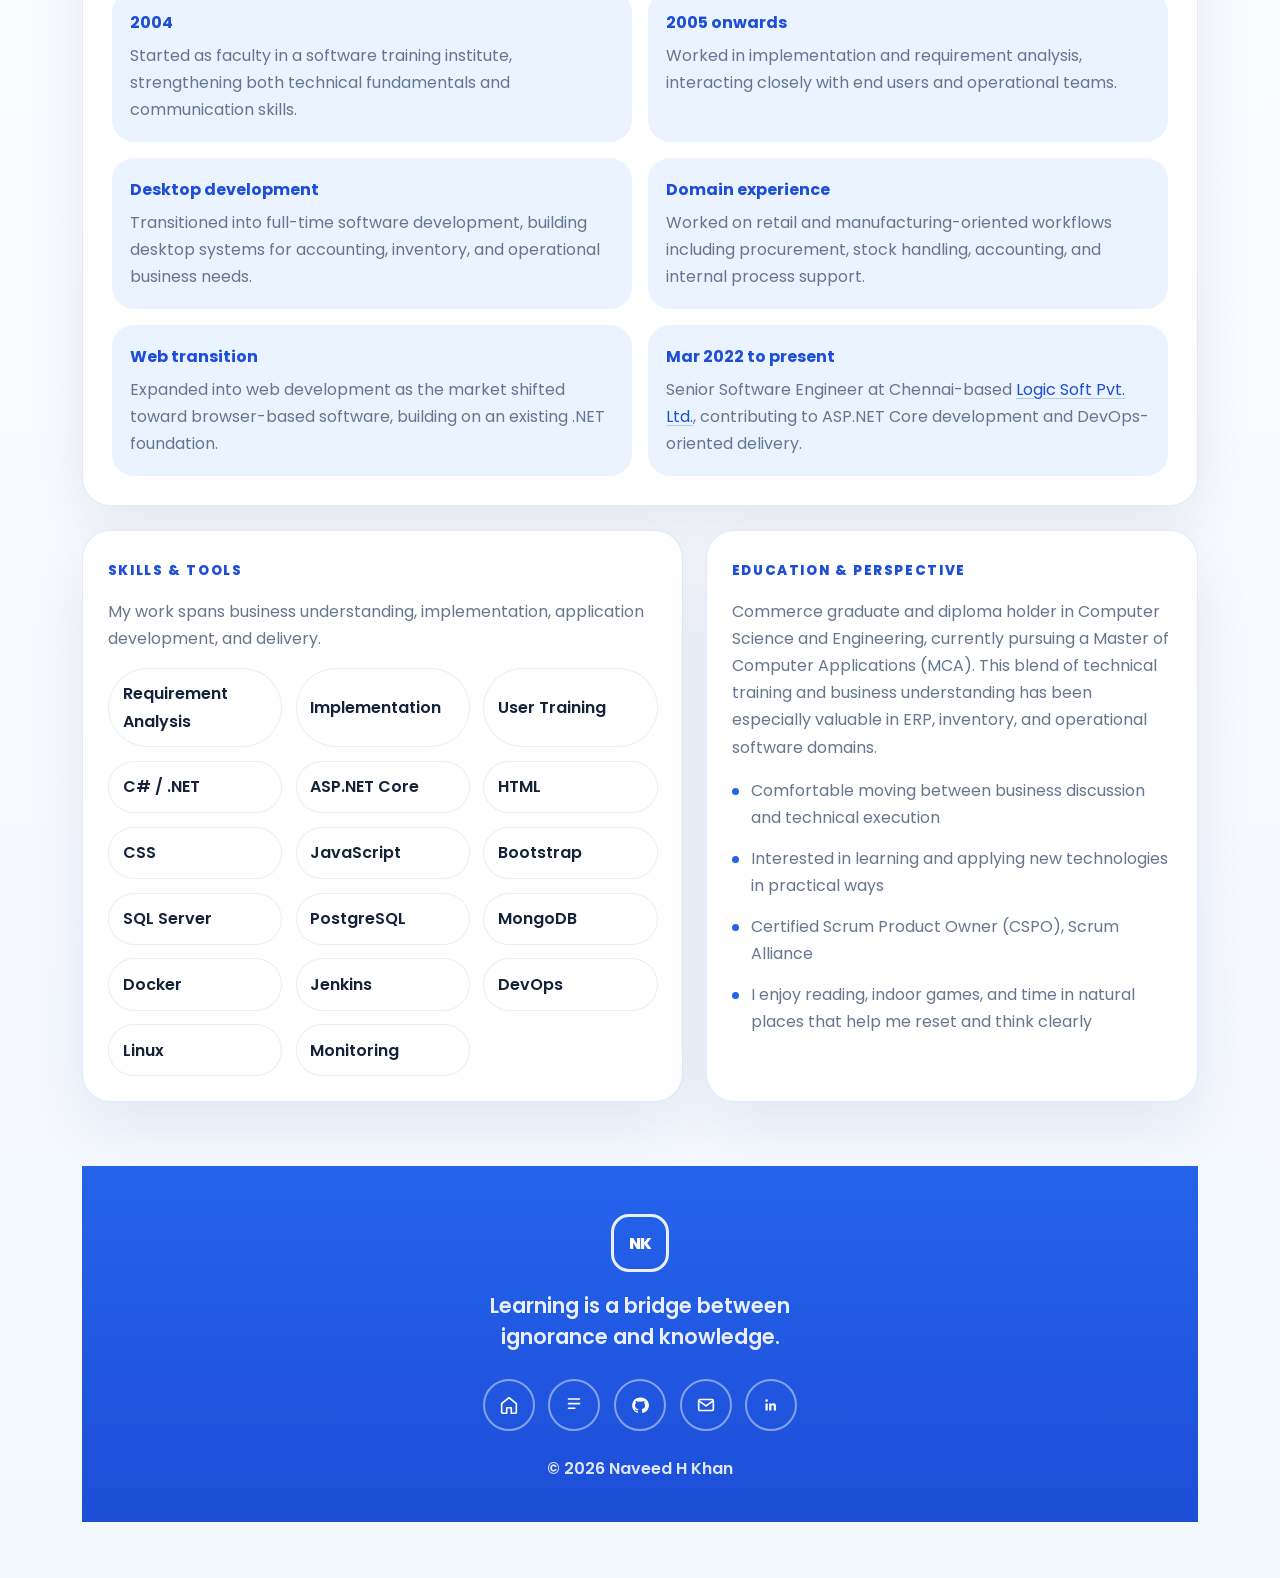
==== commit 94f2446e: "Update education" ====
--- a/index.html
+++ b/index.html
@@ -11,7 +11,7 @@
   <link rel="preconnect" href="https://fonts.gstatic.com" crossorigin>
   <link href="https://fonts.googleapis.com/css2?family=IBM+Plex+Mono:wght@400;500&family=Poppins:wght@400;500;600;700;800&display=swap" rel="stylesheet">
   <link href="https://cdn.jsdelivr.net/npm/bootstrap@5.3.3/dist/css/bootstrap.min.css" rel="stylesheet" integrity="sha384-QWTKZyjpPEjISv5WaRU9OFeRpok6YctnYmDr5pNlyT2bRjXh0JMhjY6hW+ALEwIH" crossorigin="anonymous">
-  <link rel="stylesheet" href="assets/css/style.css?v=20260405-5">
+  <link rel="stylesheet" href="assets/css/style.css?v=20260705-1">
 </head>
 <body class="page-shell page-home">
   <div class="container-lg main-container">
@@ -135,9 +135,9 @@
         <section class="surface-card fade-in fade-delay-3">
           <span class="section-title">Education & Perspective</span>
           <p class="section-copy">
-            Commerce graduate and diploma holder in Computer Science and Engineering, combining technical
-            training with business understanding that has been especially valuable in ERP, inventory,
-            and operational software domains.
+            Commerce graduate and diploma holder in Computer Science and Engineering, currently pursuing a
+            Master of Computer Applications (MCA). This blend of technical training and business understanding
+            has been especially valuable in ERP, inventory, and operational software domains.
           </p>
           <ul class="focus-list">
             <li>Comfortable moving between business discussion and technical execution</li>
--- a/assets/css/style.css
+++ b/assets/css/style.css
@@ -547,12 +547,87 @@
   color: #40506a;
 }
 
+.post-content .post-subtitle {
+  margin-top: -0.2rem;
+  color: var(--muted);
+  font-size: 1.08rem;
+  font-style: italic;
+  font-weight: 500;
+}
+
 .post-content blockquote {
   margin: 1.4rem 0;
   padding: 1rem 1.15rem;
   border-left: 4px solid var(--accent);
   background: var(--surface-soft);
   border-radius: 0 var(--radius-md) var(--radius-md) 0;
+}
+
+.post-content .callout {
+  display: block;
+  margin: 1.4rem 0;
+  padding: 1rem 1.15rem;
+  border-left: 4px solid var(--accent);
+  border-radius: 0 var(--radius-md) var(--radius-md) 0;
+  background: var(--surface-soft);
+  color: var(--accent-deep);
+}
+
+.post-content figure {
+  margin: 2rem 0;
+}
+
+.post-content figure img {
+  width: 100%;
+  border: 1px solid var(--border);
+  border-radius: var(--radius-md);
+  background: #ffffff;
+}
+
+.post-content figcaption {
+  margin-top: 0.65rem;
+  color: var(--muted);
+  font-size: 0.92rem;
+  font-style: italic;
+  text-align: center;
+}
+
+.post-content table {
+  width: 100%;
+  margin: 1.4rem 0;
+  border-collapse: collapse;
+  font-size: 0.95rem;
+}
+
+.post-content th,
+.post-content td {
+  padding: 0.75rem 0.9rem;
+  border: 1px solid var(--border);
+  vertical-align: top;
+}
+
+.post-content th {
+  background: var(--accent);
+  color: #ffffff;
+  font-weight: 700;
+}
+
+.post-content tr:nth-child(even) td {
+  background: var(--surface-soft);
+}
+
+.post-content .reading-list {
+  padding-left: 0;
+  list-style: none;
+}
+
+.post-content .reading-list li {
+  padding: 0.65rem 0;
+  border-bottom: 1px solid var(--border);
+}
+
+.post-content .reading-list li:last-child {
+  border-bottom: 0;
 }
 
 pre,
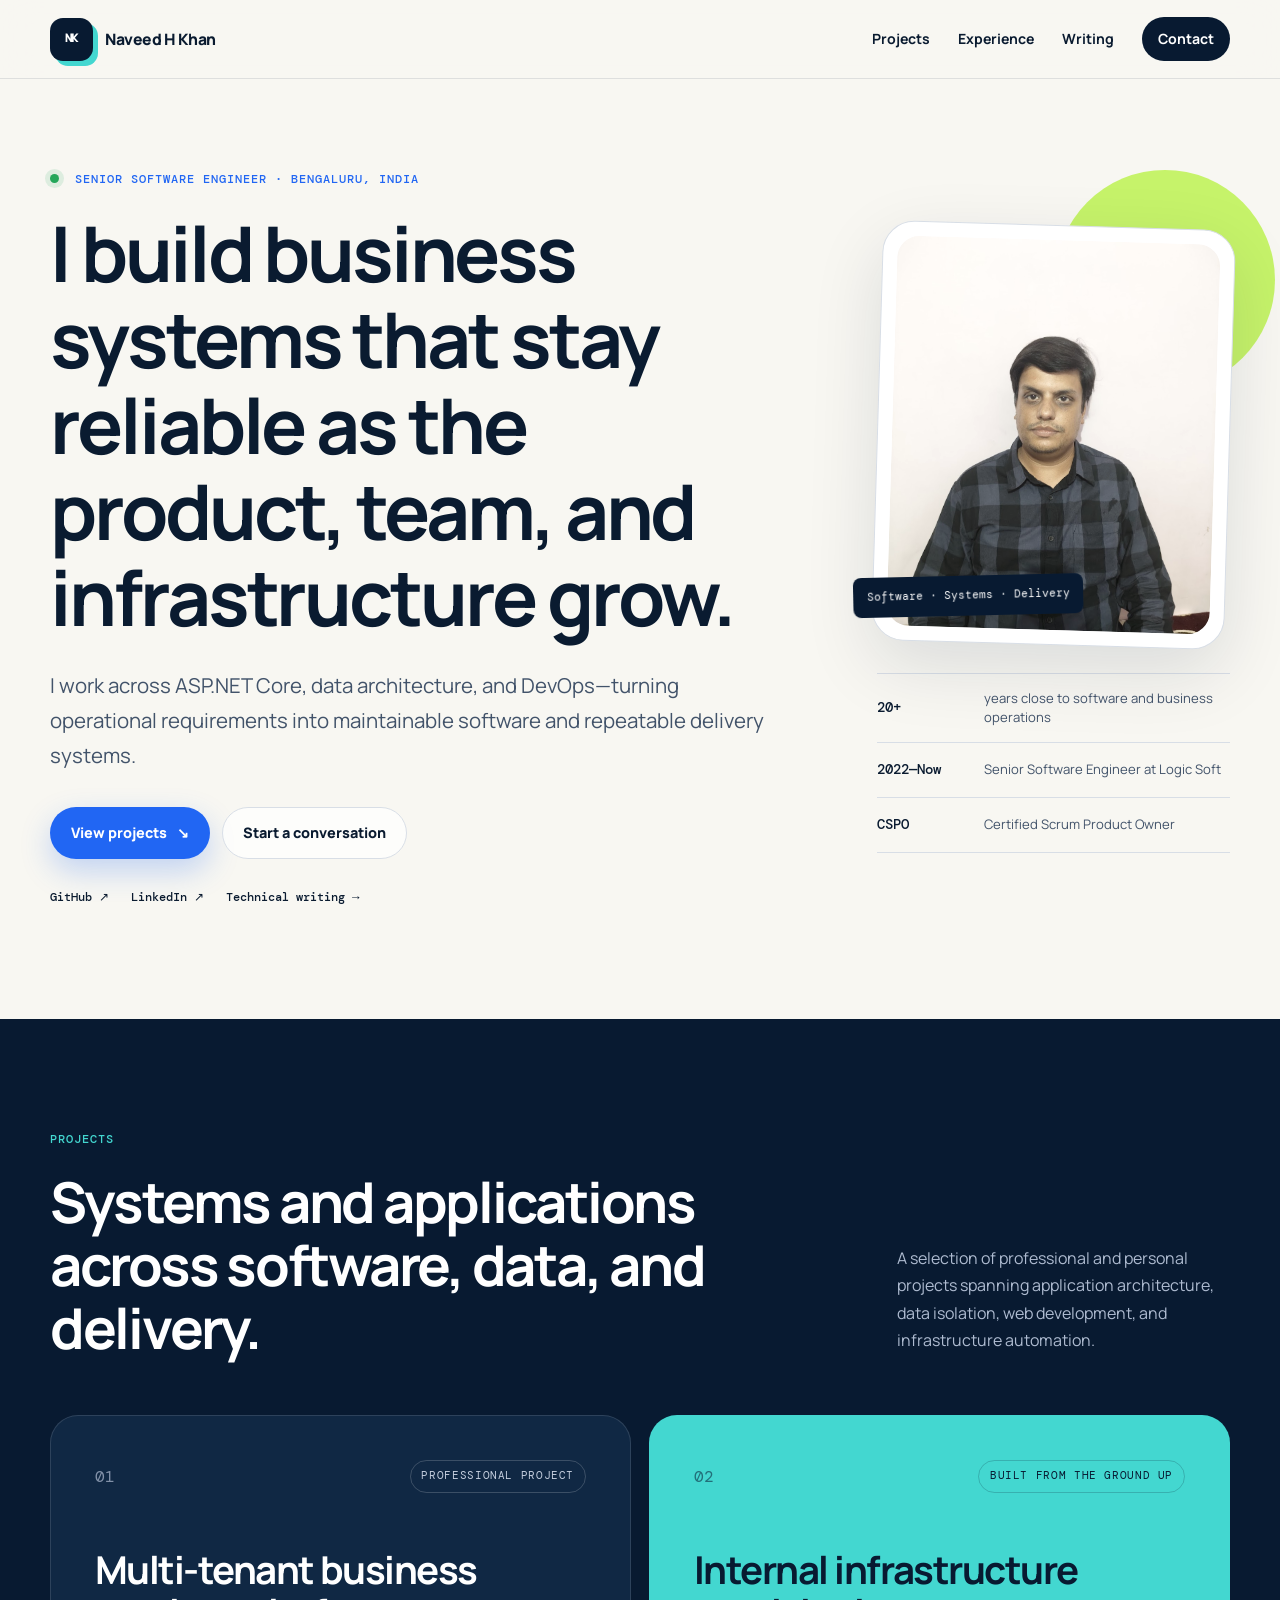
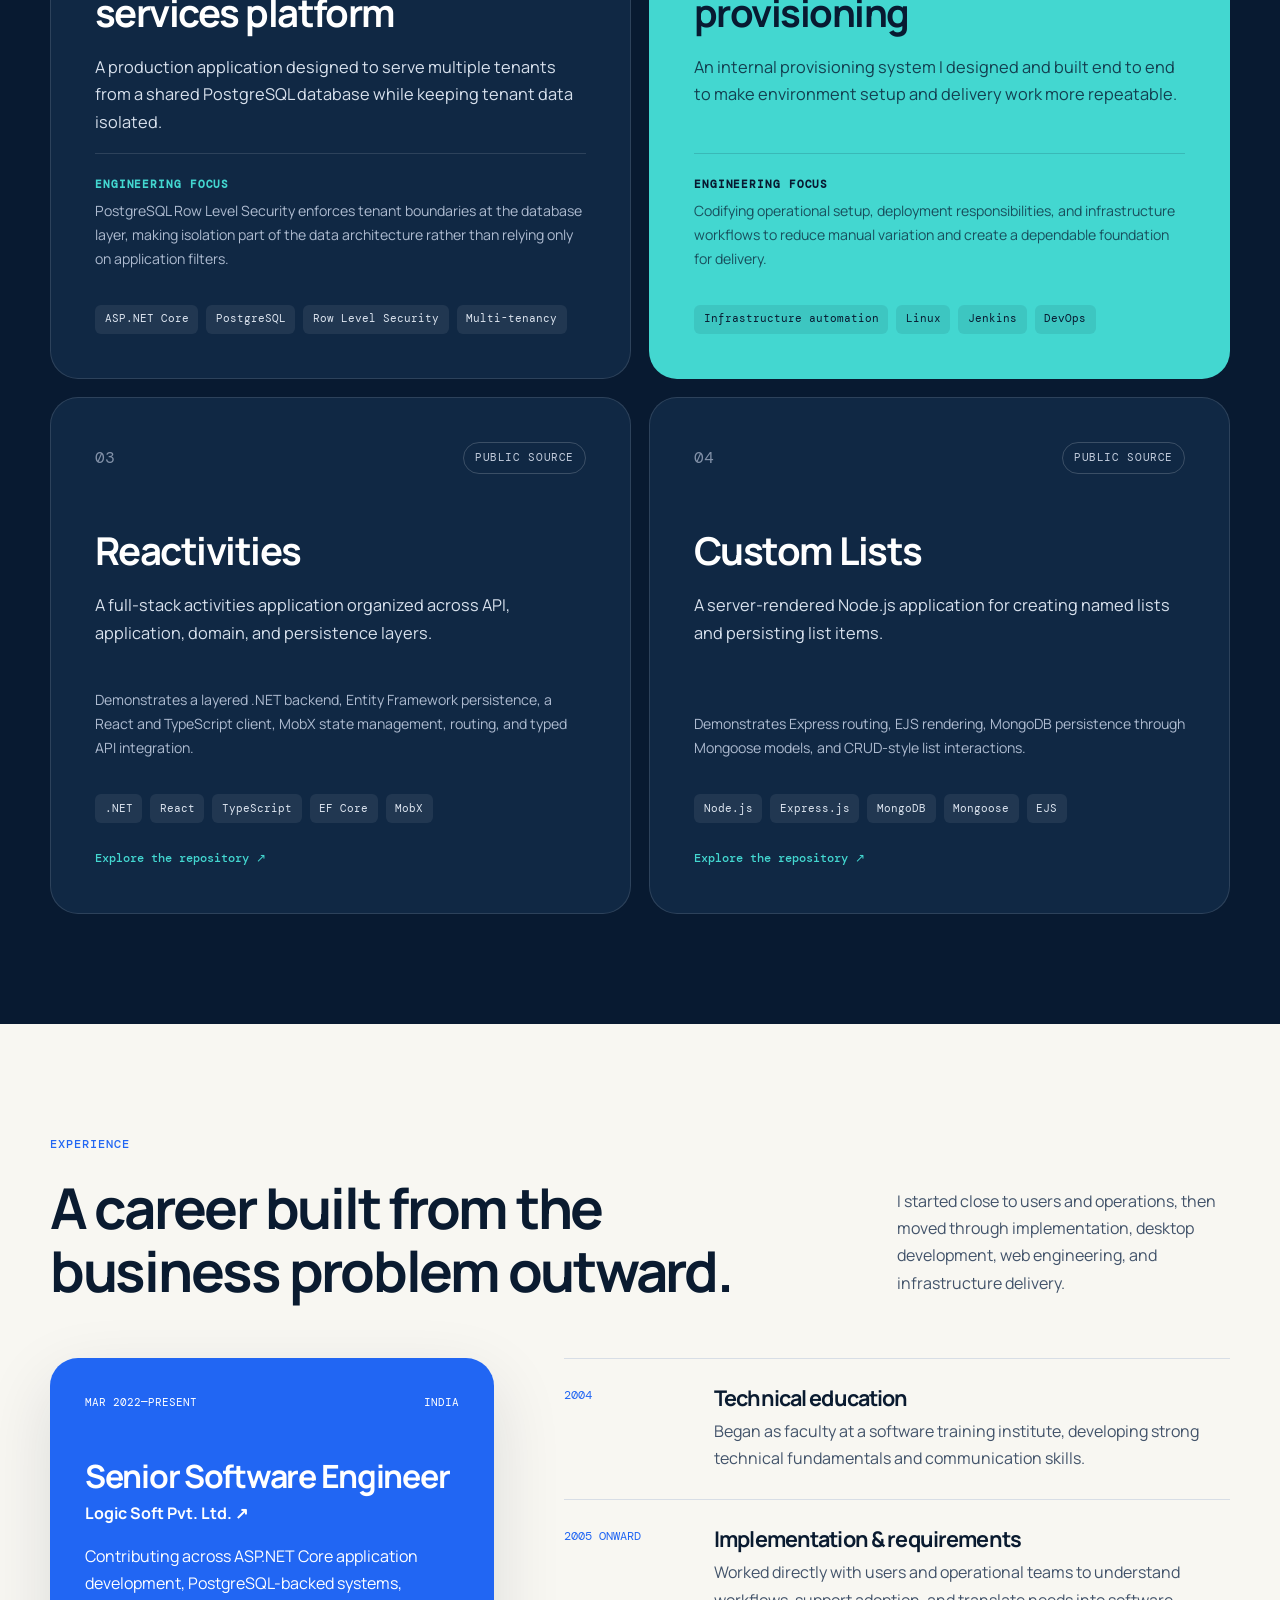
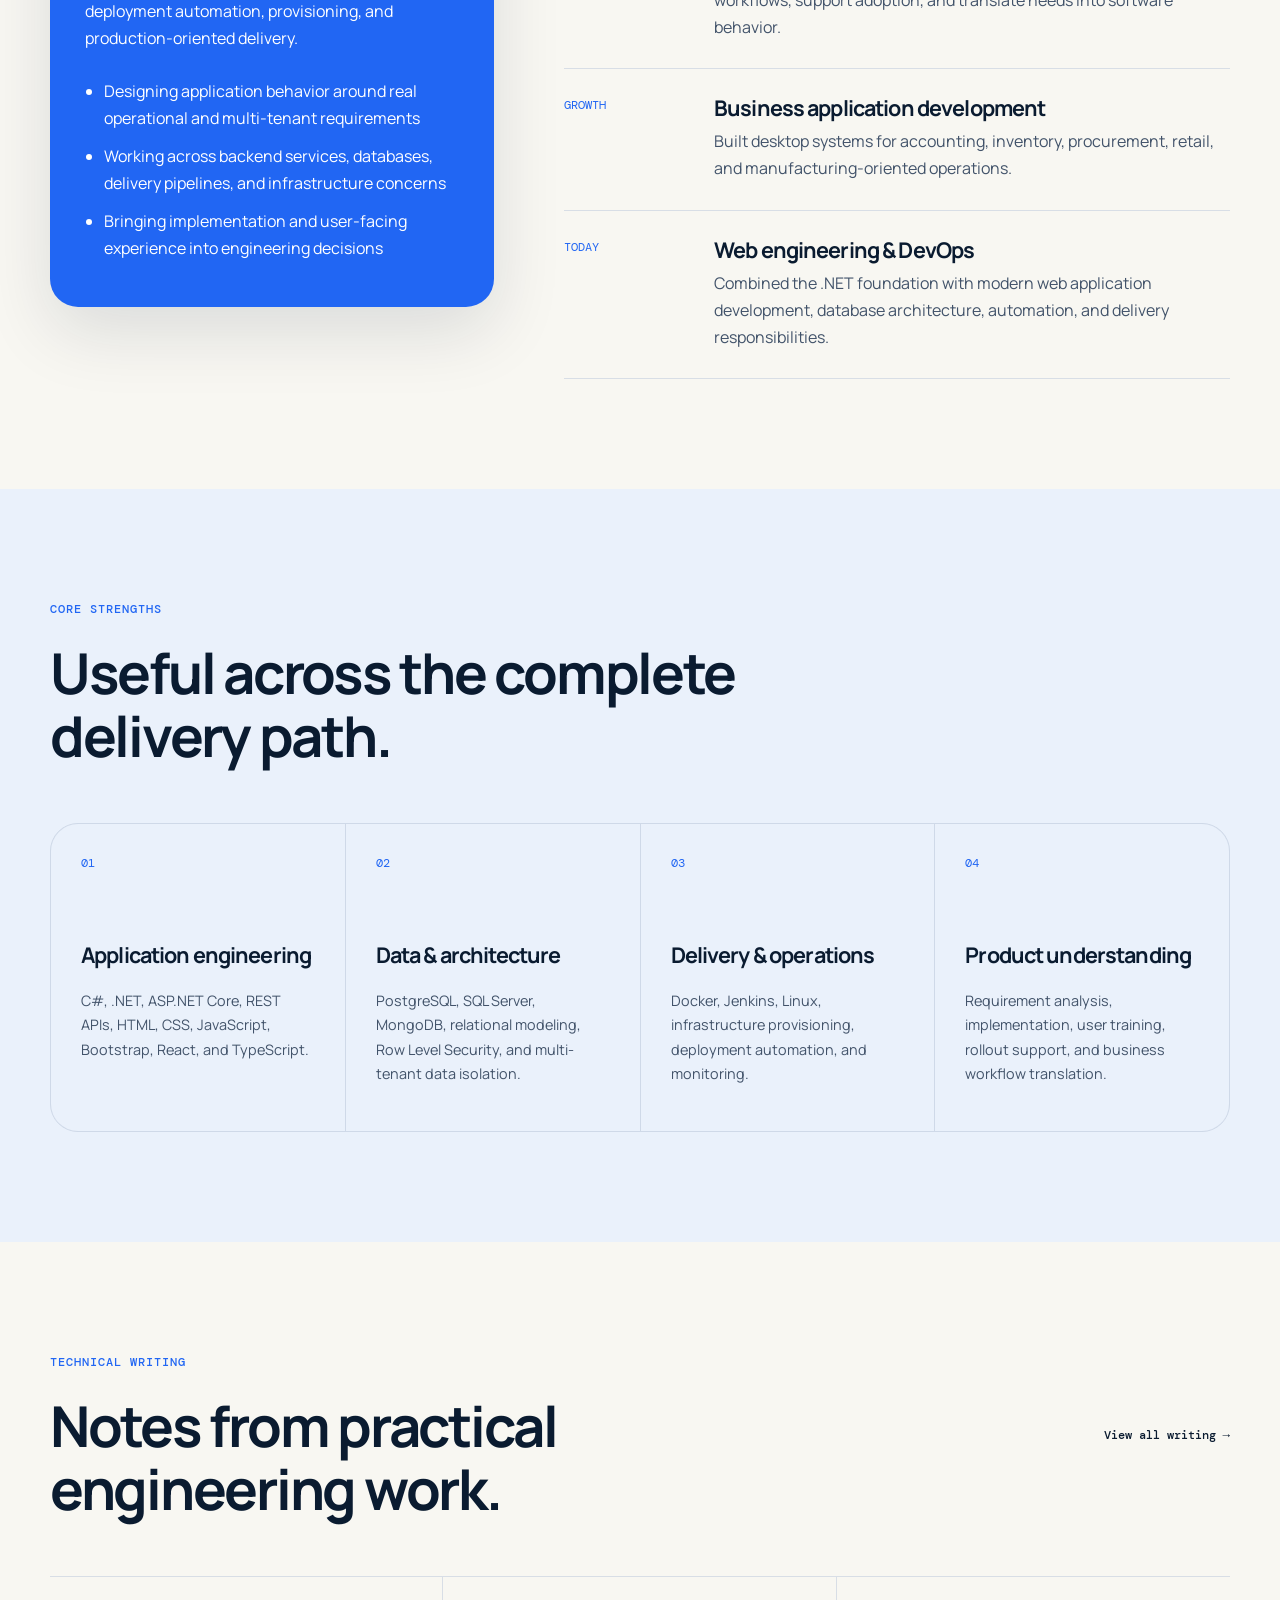
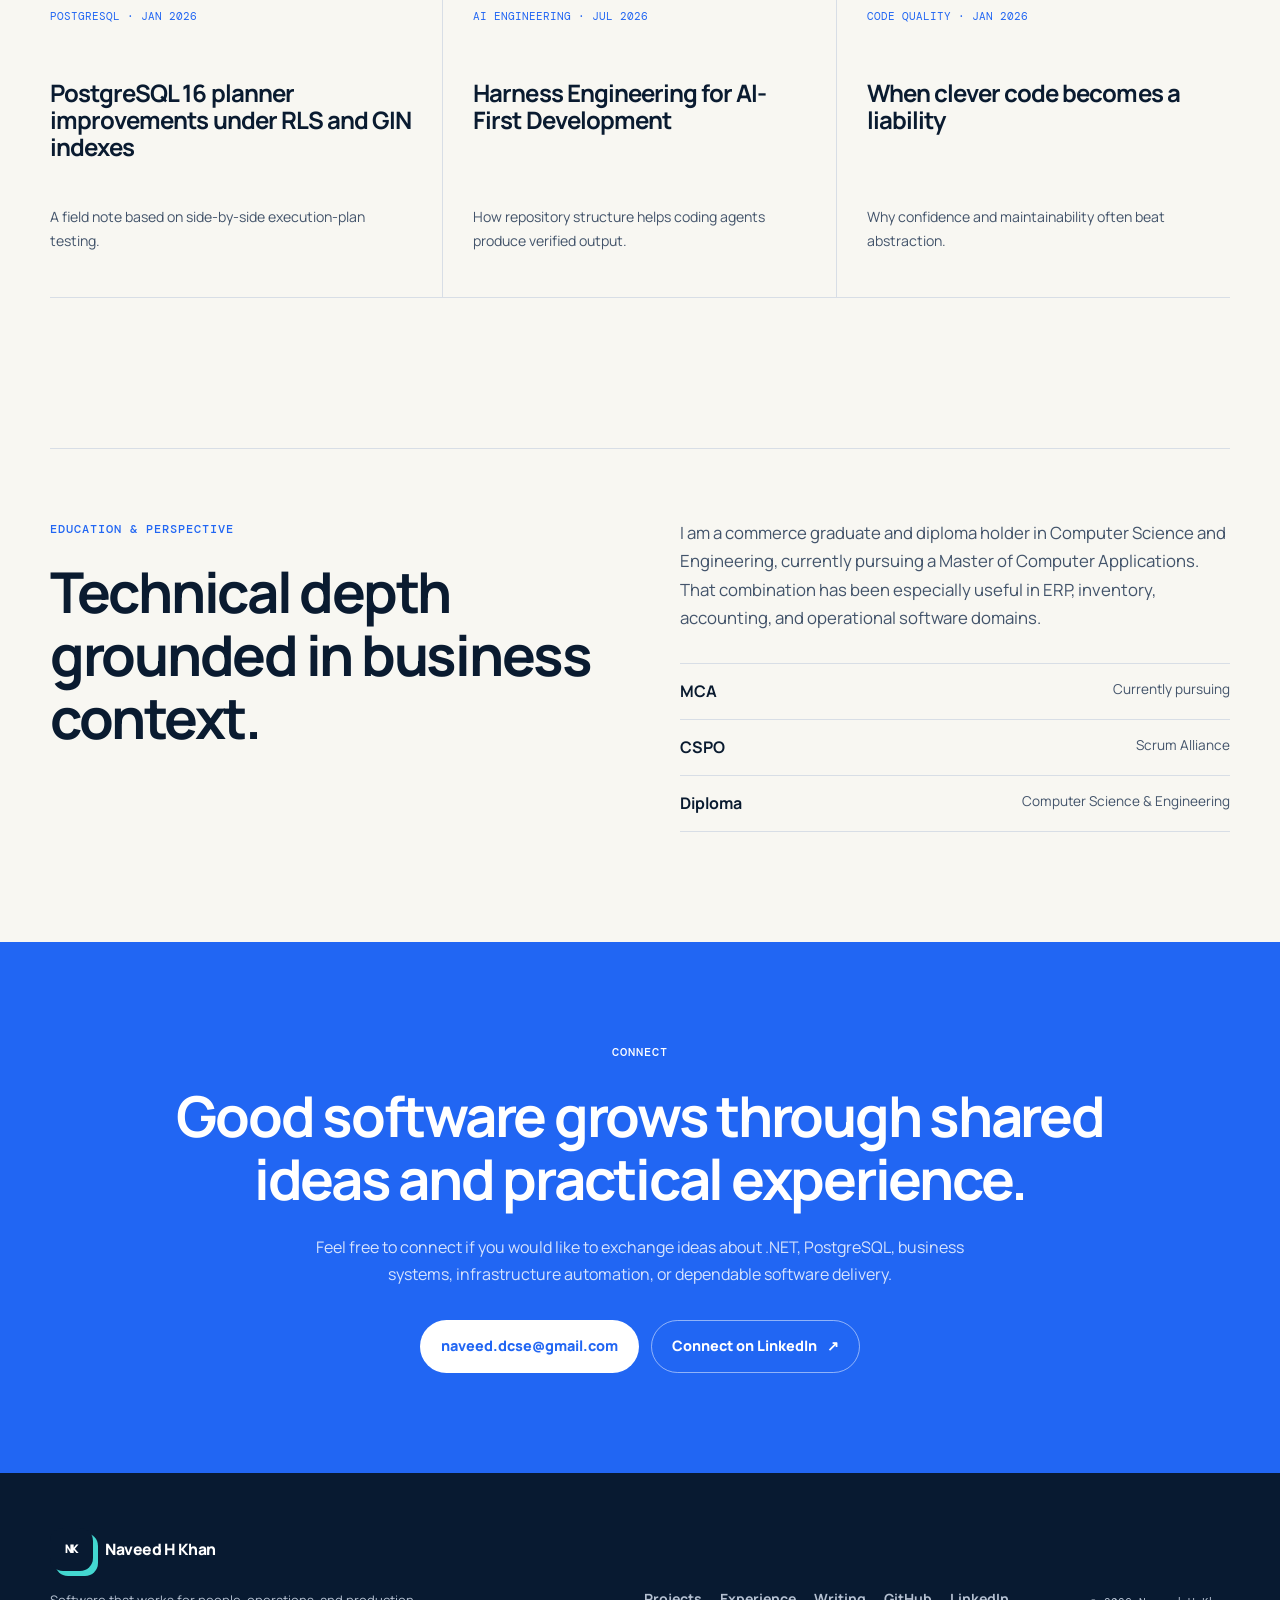
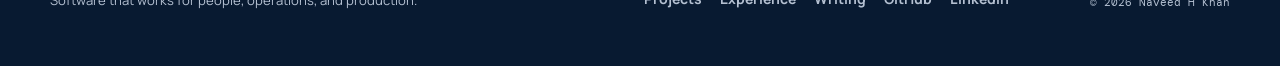
==== commit 4343874b: "enhance website" ====
--- a/index.html
+++ b/index.html
@@ -3,156 +3,192 @@
 <head>
   <meta charset="UTF-8">
   <meta name="viewport" content="width=device-width, initial-scale=1">
-  <meta name="description" content="Portfolio of Naveed H Khan, a software engineer experienced in requirement analysis, implementation, business application development, web engineering, and DevOps-oriented delivery.">
-  <meta name="theme-color" content="#1d4ed8">
-  <title>Naveed Khan | Software Engineer</title>
-
+  <meta name="description" content="Naveed H Khan is a senior software engineer specializing in .NET business applications, PostgreSQL multi-tenancy, and DevOps automation.">
+  <meta name="theme-color" content="#081a31">
+  <meta property="og:type" content="website">
+  <meta property="og:title" content="Naveed H Khan | Senior Software Engineer">
+  <meta property="og:description" content="Senior software engineer building dependable business systems, multi-tenant platforms, and automated delivery infrastructure.">
+  <meta property="og:url" content="https://naveed-h-khan.github.io/">
+  <meta property="og:image" content="https://naveed-h-khan.github.io/assets/img/profile.jpg">
+  <meta name="twitter:card" content="summary_large_image">
+  <link rel="canonical" href="https://naveed-h-khan.github.io/">
+  <link rel="icon" href="/assets/img/favicon.svg" type="image/svg+xml">
+  <title>Naveed H Khan | Senior Software Engineer</title>
   <link rel="preconnect" href="https://fonts.googleapis.com">
   <link rel="preconnect" href="https://fonts.gstatic.com" crossorigin>
-  <link href="https://fonts.googleapis.com/css2?family=IBM+Plex+Mono:wght@400;500&family=Poppins:wght@400;500;600;700;800&display=swap" rel="stylesheet">
-  <link href="https://cdn.jsdelivr.net/npm/bootstrap@5.3.3/dist/css/bootstrap.min.css" rel="stylesheet" integrity="sha384-QWTKZyjpPEjISv5WaRU9OFeRpok6YctnYmDr5pNlyT2bRjXh0JMhjY6hW+ALEwIH" crossorigin="anonymous">
-  <link rel="stylesheet" href="assets/css/style.css?v=20260705-1">
+  <link href="https://fonts.googleapis.com/css2?family=DM+Mono:wght@400;500&family=Manrope:wght@400;500;600;700;800&display=swap" rel="stylesheet">
+  <link rel="stylesheet" href="/assets/css/style.css?v=20260925-1">
+  <script type="application/ld+json">
+  {
+    "@context": "https://schema.org",
+    "@type": "Person",
+    "name": "Naveed H Khan",
+    "url": "https://naveed-h-khan.github.io/",
+    "image": "https://naveed-h-khan.github.io/assets/img/profile.jpg",
+    "jobTitle": "Senior Software Engineer",
+    "worksFor": { "@type": "Organization", "name": "Logic Soft Pvt. Ltd." },
+    "sameAs": ["https://github.com/naveed-h-khan", "https://www.linkedin.com/in/naveed-h-khan/"],
+    "knowsAbout": ["C#", ".NET", "ASP.NET Core", "PostgreSQL", "SQL Server", "Docker", "Jenkins", "DevOps", "Node.js", "MongoDB"]
+  }
+  </script>
 </head>
-<body class="page-shell page-home">
-  <div class="container-lg main-container">
-    <div id="site-header"></div>
+<body class="page-home">
+  <a class="skip-link" href="#main-content">Skip to content</a>
+  <header class="site-header">
+    <div class="container header-inner">
+      <a class="brand" href="/index.html" aria-label="Naveed H Khan home"><span class="brand-mark" aria-hidden="true">NK</span><span>Naveed H Khan</span></a>
+      <nav class="main-nav" aria-label="Primary navigation">
+        <a href="#projects">Projects</a><a href="#experience">Experience</a><a href="/blog.html">Writing</a><a class="nav-cta" href="mailto:naveed.dcse@gmail.com">Contact</a>
+      </nav>
+    </div>
+  </header>
 
-    <main>
-      <section class="hero-clean fade-in fade-delay-1">
-        <h1 class="hero-title">Software Engineer, Web Developer & DevOps Practitioner</h1>
-        <p class="hero-copy hero-copy-centered">
-          I build dependable business software, web applications, and delivery systems shaped by real operational needs.
-        </p>
-        <img src="/assets/img/profile.jpg" alt="Naveed Khan" class="hero-avatar">
-      </section>
-
-      <section class="intro-band fade-in fade-delay-2">
-        <div class="intro-band-inner">
-          <h2>Hi, I'm Naveed. Nice to have you here!</h2>
-          <p>
-            I started my career close to end users and business workflows, which shaped the way I think about software.
-            Over time I moved from support and implementation into full-time development, building desktop systems for
-            accounting, inventory, retail, and manufacturing-oriented operations before transitioning into web development
-            and DevOps. I enjoy understanding the actual business problem first, then building software that is simple,
-            dependable, and useful in production.
-          </p>
-        </div>
-      </section>
-
-      <section class="capability-grid capability-grid-overlap fade-in fade-delay-2">
-        <article class="capability-card">
-          <h3>Analysis & Implementation</h3>
-          <p>I began with software roles that required listening to users, understanding their problems, and helping solutions succeed after delivery.</p>
-          <ul class="capability-list">
-            <li>Requirement analysis</li>
-            <li>Implementation and support</li>
-            <li>User training and rollout</li>
-          </ul>
-        </article>
-
-        <article class="capability-card">
-          <h3>Business Application Development</h3>
-          <p>I moved into development by building desktop systems for accounting, inventory, procurement, and operational software used in business environments.</p>
-          <ul class="capability-list">
-            <li>.NET and relational databases</li>
-            <li>Retail and inventory workflows</li>
-            <li>Manufacturing-oriented operations</li>
-          </ul>
-        </article>
-
-        <article class="capability-card">
-          <h3>Web Development & DevOps</h3>
-          <p>Today I work on modern web applications and delivery pipelines, combining application development with deployment and infrastructure responsibilities.</p>
-          <ul class="capability-list">
-            <li>ASP.NET Core and frontend web stack</li>
-            <li>Jenkins, provisioning, and deployments</li>
-            <li>Monitoring and delivery automation</li>
-          </ul>
-        </article>
-      </section>
-
-      <section class="journey-panel surface-card fade-in fade-delay-3" id="experience">
-        <div class="journey-heading">
-          <span class="section-title">Career Journey</span>
-          <h2 class="journey-title">A path shaped by users, operations, software delivery, and steady technical growth.</h2>
-        </div>
-
-        <div class="journey-grid">
-          <div class="journey-step">
-            <strong>2004</strong>
-            <p>Started as faculty in a software training institute, strengthening both technical fundamentals and communication skills.</p>
+  <main id="main-content">
+    <section class="hero section-pad">
+      <div class="container hero-grid">
+        <div class="hero-copy">
+          <p class="eyebrow"><span class="status-dot"></span> Senior Software Engineer · Bengaluru, India</p>
+          <h1>I build business systems that stay reliable as the product, team, and infrastructure grow.</h1>
+          <p class="hero-lede">I work across ASP.NET Core, data architecture, and DevOps—turning operational requirements into maintainable software and repeatable delivery systems.</p>
+          <div class="hero-actions">
+            <a class="button button-primary" href="#projects">View projects <span aria-hidden="true">↘</span></a>
+            <a class="button button-secondary" href="mailto:naveed.dcse@gmail.com">Start a conversation</a>
           </div>
-          <div class="journey-step">
-            <strong>2005 onwards</strong>
-            <p>Worked in implementation and requirement analysis, interacting closely with end users and operational teams.</p>
-          </div>
-          <div class="journey-step">
-            <strong>Desktop development</strong>
-            <p>Transitioned into full-time software development, building desktop systems for accounting, inventory, and operational business needs.</p>
-          </div>
-          <div class="journey-step">
-            <strong>Domain experience</strong>
-            <p>Worked on retail and manufacturing-oriented workflows including procurement, stock handling, accounting, and internal process support.</p>
-          </div>
-          <div class="journey-step">
-            <strong>Web transition</strong>
-            <p>Expanded into web development as the market shifted toward browser-based software, building on an existing .NET foundation.</p>
-          </div>
-          <div class="journey-step">
-            <strong>Mar 2022 to present</strong>
-            <p>Senior Software Engineer at Chennai-based <a href="https://logicsoft.co.in/" target="_blank" rel="noreferrer">Logic Soft Pvt. Ltd.</a>, contributing to ASP.NET Core development and DevOps-oriented delivery.</p>
+          <div class="profile-links" aria-label="Professional profiles">
+            <a href="https://github.com/naveed-h-khan" target="_blank" rel="noopener noreferrer">GitHub <span aria-hidden="true">↗</span></a>
+            <a href="https://www.linkedin.com/in/naveed-h-khan/" target="_blank" rel="noopener noreferrer">LinkedIn <span aria-hidden="true">↗</span></a>
+            <a href="/blog.html">Technical writing <span aria-hidden="true">→</span></a>
           </div>
         </div>
-      </section>
+        <aside class="hero-profile" aria-label="Professional summary">
+          <div class="portrait-wrap">
+            <img src="/assets/img/profile.jpg" alt="Portrait of Naveed H Khan" class="portrait" width="945" height="1260">
+            <span class="portrait-tag">Software · Systems · Delivery</span>
+          </div>
+          <dl class="quick-facts">
+            <div><dt>20+</dt><dd>years close to software and business operations</dd></div>
+            <div><dt>2022—Now</dt><dd>Senior Software Engineer at Logic Soft</dd></div>
+            <div><dt>CSPO</dt><dd>Certified Scrum Product Owner</dd></div>
+          </dl>
+        </aside>
+      </div>
+    </section>
 
-      <section class="home-bottom-grid mt-4">
-        <section class="surface-card fade-in fade-delay-2" id="skills">
-          <span class="section-title">Skills & Tools</span>
-          <p class="section-copy">
-            My work spans business understanding, implementation, application development, and delivery.
-          </p>
-          <div class="skill-cloud skill-cloud-wide">
-            <span class="skill-pill">Requirement Analysis</span>
-            <span class="skill-pill">Implementation</span>
-            <span class="skill-pill">User Training</span>
-            <span class="skill-pill">C# / .NET</span>
-            <span class="skill-pill">ASP.NET Core</span>
-            <span class="skill-pill">HTML</span>
-            <span class="skill-pill">CSS</span>
-            <span class="skill-pill">JavaScript</span>
-            <span class="skill-pill">Bootstrap</span>
-            <span class="skill-pill">SQL Server</span>
-            <span class="skill-pill">PostgreSQL</span>
-            <span class="skill-pill">MongoDB</span>
-            <span class="skill-pill">Docker</span>
-            <span class="skill-pill">Jenkins</span>
-            <span class="skill-pill">DevOps</span>
-            <span class="skill-pill">Linux</span>
-            <span class="skill-pill">Monitoring</span>
+    <section class="section-pad section-dark" id="projects">
+      <div class="container">
+        <div class="section-heading section-heading-light">
+          <div><p class="eyebrow">Projects</p><h2>Systems and applications across software, data, and delivery.</h2></div>
+          <p>A selection of professional and personal projects spanning application architecture, data isolation, web development, and infrastructure automation.</p>
+        </div>
+        <div class="project-grid">
+          <article class="project-card project-featured">
+            <div class="project-topline"><span class="project-number">01</span><span class="project-label">Professional project</span></div>
+            <h3>Multi-tenant business services platform</h3>
+            <p class="project-summary">A production application designed to serve multiple tenants from a shared PostgreSQL database while keeping tenant data isolated.</p>
+            <div class="project-detail"><h4>Engineering focus</h4><p>PostgreSQL Row Level Security enforces tenant boundaries at the database layer, making isolation part of the data architecture rather than relying only on application filters.</p></div>
+            <ul class="tag-list" aria-label="Technologies"><li>ASP.NET Core</li><li>PostgreSQL</li><li>Row Level Security</li><li>Multi-tenancy</li></ul>
+          </article>
+          <article class="project-card project-featured accent-card">
+            <div class="project-topline"><span class="project-number">02</span><span class="project-label">Built from the ground up</span></div>
+            <h3>Internal infrastructure provisioning</h3>
+            <p class="project-summary">An internal provisioning system I designed and built end to end to make environment setup and delivery work more repeatable.</p>
+            <div class="project-detail"><h4>Engineering focus</h4><p>Codifying operational setup, deployment responsibilities, and infrastructure workflows to reduce manual variation and create a dependable foundation for delivery.</p></div>
+            <ul class="tag-list" aria-label="Technologies"><li>Infrastructure automation</li><li>Linux</li><li>Jenkins</li><li>DevOps</li></ul>
+          </article>
+          <article class="project-card">
+            <div class="project-topline"><span class="project-number">03</span><span class="project-label">Public source</span></div>
+            <h3>Reactivities</h3>
+            <p class="project-summary">A full-stack activities application organized across API, application, domain, and persistence layers.</p>
+            <p class="project-proof">Demonstrates a layered .NET backend, Entity Framework persistence, a React and TypeScript client, MobX state management, routing, and typed API integration.</p>
+            <ul class="tag-list" aria-label="Technologies"><li>.NET</li><li>React</li><li>TypeScript</li><li>EF Core</li><li>MobX</li></ul>
+            <a class="text-link" href="https://github.com/naveed-h-khan/Reactivities" target="_blank" rel="noopener noreferrer">Explore the repository <span aria-hidden="true">↗</span></a>
+          </article>
+          <article class="project-card">
+            <div class="project-topline"><span class="project-number">04</span><span class="project-label">Public source</span></div>
+            <h3>Custom Lists</h3>
+            <p class="project-summary">A server-rendered Node.js application for creating named lists and persisting list items.</p>
+            <p class="project-proof">Demonstrates Express routing, EJS rendering, MongoDB persistence through Mongoose models, and CRUD-style list interactions.</p>
+            <ul class="tag-list" aria-label="Technologies"><li>Node.js</li><li>Express.js</li><li>MongoDB</li><li>Mongoose</li><li>EJS</li></ul>
+            <a class="text-link" href="https://github.com/naveed-h-khan/todolist" target="_blank" rel="noopener noreferrer">Explore the repository <span aria-hidden="true">↗</span></a>
+          </article>
+        </div>
+      </div>
+    </section>
+
+    <section class="section-pad" id="experience">
+      <div class="container">
+        <div class="section-heading">
+          <div><p class="eyebrow">Experience</p><h2>A career built from the business problem outward.</h2></div>
+          <p>I started close to users and operations, then moved through implementation, desktop development, web engineering, and infrastructure delivery.</p>
+        </div>
+        <div class="experience-layout">
+          <article class="current-role">
+            <div class="role-meta"><span>Mar 2022—Present</span><span>India</span></div>
+            <h3>Senior Software Engineer</h3>
+            <p class="role-company"><a href="https://logicsoft.co.in/" target="_blank" rel="noopener noreferrer">Logic Soft Pvt. Ltd. <span aria-hidden="true">↗</span></a></p>
+            <p>Contributing across ASP.NET Core application development, PostgreSQL-backed systems, deployment automation, provisioning, and production-oriented delivery.</p>
+            <ul class="role-list"><li>Designing application behavior around real operational and multi-tenant requirements</li><li>Working across backend services, databases, delivery pipelines, and infrastructure concerns</li><li>Bringing implementation and user-facing experience into engineering decisions</li></ul>
+          </article>
+          <div class="career-path" aria-label="Earlier career progression">
+            <article><span>2004</span><div><h3>Technical education</h3><p>Began as faculty at a software training institute, developing strong technical fundamentals and communication skills.</p></div></article>
+            <article><span>2005 onward</span><div><h3>Implementation & requirements</h3><p>Worked directly with users and operational teams to understand workflows, support adoption, and translate needs into software behavior.</p></div></article>
+            <article><span>Growth</span><div><h3>Business application development</h3><p>Built desktop systems for accounting, inventory, procurement, retail, and manufacturing-oriented operations.</p></div></article>
+            <article><span>Today</span><div><h3>Web engineering & DevOps</h3><p>Combined the .NET foundation with modern web application development, database architecture, automation, and delivery responsibilities.</p></div></article>
           </div>
-        </section>
+        </div>
+      </div>
+    </section>
 
-        <section class="surface-card fade-in fade-delay-3">
-          <span class="section-title">Education & Perspective</span>
-          <p class="section-copy">
-            Commerce graduate and diploma holder in Computer Science and Engineering, currently pursuing a
-            Master of Computer Applications (MCA). This blend of technical training and business understanding
-            has been especially valuable in ERP, inventory, and operational software domains.
-          </p>
-          <ul class="focus-list">
-            <li>Comfortable moving between business discussion and technical execution</li>
-            <li>Interested in learning and applying new technologies in practical ways</li>
-            <li>Certified Scrum Product Owner (CSPO), Scrum Alliance</li>
-            <li>I enjoy reading, indoor games, and time in natural places that help me reset and think clearly</li>
-          </ul>
-        </section>
-      </section>
-    </main>
+    <section class="section-pad section-tint" id="expertise">
+      <div class="container">
+        <div class="section-heading"><div><p class="eyebrow">Core strengths</p><h2>Useful across the complete delivery path.</h2></div></div>
+        <div class="expertise-grid">
+          <article><span class="expertise-index">01</span><h3>Application engineering</h3><p>C#, .NET, ASP.NET Core, REST APIs, HTML, CSS, JavaScript, Bootstrap, React, and TypeScript.</p></article>
+          <article><span class="expertise-index">02</span><h3>Data & architecture</h3><p>PostgreSQL, SQL Server, MongoDB, relational modeling, Row Level Security, and multi-tenant data isolation.</p></article>
+          <article><span class="expertise-index">03</span><h3>Delivery & operations</h3><p>Docker, Jenkins, Linux, infrastructure provisioning, deployment automation, and monitoring.</p></article>
+          <article><span class="expertise-index">04</span><h3>Product understanding</h3><p>Requirement analysis, implementation, user training, rollout support, and business workflow translation.</p></article>
+        </div>
+      </div>
+    </section>
 
-    <div id="site-footer"></div>
-  </div>
+    <section class="section-pad" id="writing">
+      <div class="container">
+        <div class="section-heading writing-heading"><div><p class="eyebrow">Technical writing</p><h2>Notes from practical engineering work.</h2></div><a class="text-link" href="/blog.html">View all writing <span aria-hidden="true">→</span></a></div>
+        <div class="writing-grid">
+          <a class="writing-card" href="/post.html?file=001.html"><span>PostgreSQL · Jan 2026</span><h3>PostgreSQL 16 planner improvements under RLS and GIN indexes</h3><p>A field note based on side-by-side execution-plan testing.</p></a>
+          <a class="writing-card" href="/post.html?file=003.html"><span>AI engineering · Jul 2026</span><h3>Harness Engineering for AI-First Development</h3><p>How repository structure helps coding agents produce verified output.</p></a>
+          <a class="writing-card" href="/post.html?file=002.html"><span>Code quality · Jan 2026</span><h3>When clever code becomes a liability</h3><p>Why confidence and maintainability often beat abstraction.</p></a>
+        </div>
+      </div>
+    </section>
 
-  <script src="https://code.jquery.com/jquery-3.7.1.min.js"></script>
-  <script src="/assets/js/site.js?v=20260405-5"></script>
+    <section class="section-pad about-section">
+      <div class="container about-grid">
+        <div><p class="eyebrow">Education & perspective</p><h2>Technical depth grounded in business context.</h2></div>
+        <div class="about-copy">
+          <p>I am a commerce graduate and diploma holder in Computer Science and Engineering, currently pursuing a Master of Computer Applications. That combination has been especially useful in ERP, inventory, accounting, and operational software domains.</p>
+          <ul class="credential-list"><li><strong>MCA</strong><span>Currently pursuing</span></li><li><strong>CSPO</strong><span>Scrum Alliance</span></li><li><strong>Diploma</strong><span>Computer Science & Engineering</span></li></ul>
+        </div>
+      </div>
+    </section>
+
+    <section class="contact-section" id="contact">
+      <div class="container contact-inner">
+        <p class="eyebrow">Connect</p>
+        <h2>Good software grows through shared ideas and practical experience.</h2>
+        <p>Feel free to connect if you would like to exchange ideas about .NET, PostgreSQL, business systems, infrastructure automation, or dependable software delivery.</p>
+        <div class="hero-actions contact-actions"><a class="button button-light" href="mailto:naveed.dcse@gmail.com">naveed.dcse@gmail.com</a><a class="button button-ghost-light" href="https://www.linkedin.com/in/naveed-h-khan/" target="_blank" rel="noopener noreferrer">Connect on LinkedIn <span aria-hidden="true">↗</span></a></div>
+      </div>
+    </section>
+  </main>
+
+  <footer class="site-footer">
+    <div class="container footer-inner">
+      <div><a class="brand footer-brand" href="/index.html"><span class="brand-mark" aria-hidden="true">NK</span><span>Naveed H Khan</span></a><p>Software that works for people, operations, and production.</p></div>
+      <div class="footer-nav"><a href="#projects">Projects</a><a href="#experience">Experience</a><a href="/blog.html">Writing</a><a href="https://github.com/naveed-h-khan" target="_blank" rel="noopener noreferrer">GitHub</a><a href="https://www.linkedin.com/in/naveed-h-khan/" target="_blank" rel="noopener noreferrer">LinkedIn</a></div>
+      <p class="copyright">© <span data-year></span> Naveed H Khan</p>
+    </div>
+  </footer>
+  <script src="/assets/js/site.js?v=20260925-1"></script>
 </body>
 </html>
--- a/assets/css/style.css
+++ b/assets/css/style.css
@@ -1,845 +1,65 @@
 :root {
-  --bg: #ffffff;
-  --bg-soft: #f3f8ff;
-  --surface: #ffffff;
-  --surface-soft: #eaf3ff;
-  --text: #132238;
-  --muted: #66768f;
-  --border: rgba(37, 99, 235, 0.14);
-  --accent: #2563eb;
-  --accent-deep: #1d4ed8;
-  --accent-soft: #dbeafe;
-  --shadow: 0 24px 60px rgba(20, 28, 58, 0.08);
-  --radius-xl: 28px;
-  --radius-lg: 22px;
-  --radius-md: 16px;
-  --container: 1140px;
-  --reading-width: 960px;
+  --ink: #0a1b30; --ink-soft: #42536a; --navy: #081a31; --navy-2: #102844;
+  --paper: #f8f7f2; --white: #fff; --line: #d8dee6; --blue: #2166f3;
+  --cyan: #43d7d0; --lime: #c6f36a; --tint: #eaf1fb;
+  --mono: "DM Mono", Consolas, monospace; --sans: "Manrope", "Segoe UI", sans-serif;
+  --shadow: 0 24px 70px rgba(8,26,49,.12); --radius-lg: 28px; --container: 1180px;
 }
-
-*,
-*::before,
-*::after {
-  box-sizing: border-box;
-}
-
-html {
-  scroll-behavior: smooth;
-}
-
-body {
-  margin: 0;
-  font-family: "Poppins", "Segoe UI", sans-serif;
-  color: var(--text);
-  background:
-    radial-gradient(circle at top left, rgba(37, 99, 235, 0.08), transparent 22rem),
-    linear-gradient(180deg, #ffffff 0%, var(--bg-soft) 100%);
-  line-height: 1.7;
-  font-size: 16px;
-}
-
-a {
-  color: var(--accent-deep);
-  text-decoration-color: rgba(21, 94, 117, 0.25);
-  text-underline-offset: 0.18em;
-}
-
-a:hover {
-  color: var(--accent);
-}
-
-img {
-  max-width: 100%;
-  display: block;
-}
-
-.main-container {
-  max-width: var(--container);
-  padding-top: 28px;
-  padding-bottom: 56px;
-}
-
-.header {
-  margin-bottom: 2rem;
-}
-
-.header-plain .header-inner {
-  display: flex;
-  align-items: center;
-  justify-content: space-between;
-  gap: 1.5rem;
-  padding: 0.35rem 0;
-}
-
-.site-brand {
-  display: flex;
-  align-items: center;
-  gap: 0.9rem;
-}
-
-.site-mark {
-  display: inline-flex;
-  align-items: center;
-  justify-content: center;
-  width: 52px;
-  height: 52px;
-  border: 3px solid var(--accent-deep);
-  border-radius: 16px;
-  color: var(--accent-deep);
-  text-decoration: none;
-  font-weight: 800;
-  font-size: 1rem;
-  letter-spacing: -0.04em;
-}
-
-.site-mark:hover {
-  text-decoration: none;
-  color: var(--accent);
-  border-color: var(--accent);
-}
-
-.site-name {
-  color: var(--accent-deep);
-  text-decoration: none;
-  font-size: 1.05rem;
-  font-weight: 700;
-  letter-spacing: -0.03em;
-}
-
-.site-name:hover {
-  text-decoration: none;
-  color: var(--accent-deep);
-}
-
-.header-links {
-  display: flex;
-  align-items: center;
-  justify-content: flex-end;
-  gap: 0.7rem;
-  flex-wrap: wrap;
-}
-
-.nav-link-plain,
-.nav-link-pill {
-  display: inline-flex;
-  align-items: center;
-  justify-content: center;
-  min-height: 46px;
-  padding: 0.72rem 1.05rem;
-  font-weight: 600;
-  text-decoration: none;
-}
-
-.nav-link-plain {
-  color: var(--text);
-  border-radius: 999px;
-}
-
-.nav-link-plain:hover {
-  text-decoration: none;
-  color: var(--accent-deep);
-}
-
-.nav-link-plain.is-active {
-  color: var(--accent-deep);
-}
-
-.nav-link-pill {
-  border: 2px solid var(--accent);
-  border-radius: 999px;
-  color: var(--accent);
-  background: transparent;
-}
-
-.nav-link-pill:hover,
-.nav-link-pill.is-active {
-  background: var(--accent);
-  color: #ffffff;
-  text-decoration: none;
-}
-
-.hero-clean {
-  max-width: 980px;
-  margin: 0 auto;
-  padding: 2.5rem 1rem 0;
-  text-align: center;
-}
-
-.hero-title,
-.intro-band h2,
-.capability-card h3,
-.journey-title,
-.blog-intro h2,
-.post-title,
-.post-content h2,
-.post-content h3,
-.post-content h4 {
-  font-family: "Poppins", "Segoe UI", sans-serif;
-  letter-spacing: -0.05em;
-}
-
-.hero-title {
-  max-width: 1100px;
-  margin: 0 auto 0.95rem;
-  font-size: clamp(2rem, 4.2vw, 3.55rem);
-  line-height: 1.14;
-}
-
-.hero-copy {
-  max-width: 52rem;
-  margin: 0 0 1.35rem;
-  color: var(--muted);
-  font-size: 1rem;
-}
-
-.hero-copy-centered {
-  margin-left: auto;
-  margin-right: auto;
-}
-
-.hero-avatar {
-  width: 156px;
-  height: 156px;
-  margin: 1.6rem auto -3rem;
-  border-radius: 50%;
-  object-fit: cover;
-  border: 10px solid #ffffff;
-  box-shadow: var(--shadow);
-}
-
-.hero-actions {
-  display: flex;
-  gap: 0.85rem;
-  flex-wrap: wrap;
-}
-
-.hero-actions-center {
-  justify-content: center;
-}
-
-.btn-accent,
-.btn-outline-accent {
-  display: inline-flex;
-  align-items: center;
-  justify-content: center;
-  min-height: 50px;
-  padding: 0.85rem 1.2rem;
-  border-radius: 999px;
-  font-weight: 700;
-  text-decoration: none;
-  transition: transform 180ms ease, box-shadow 180ms ease, background-color 180ms ease;
-}
-
-.btn-accent {
-  background: var(--accent);
-  color: #ffffff;
-  box-shadow: 0 16px 34px rgba(37, 99, 235, 0.22);
-}
-
-.btn-outline-accent {
-  border: 2px solid var(--accent);
-  color: var(--accent);
-  background: transparent;
-}
-
-.btn-accent:hover,
-.btn-outline-accent:hover {
-  text-decoration: none;
-  transform: translateY(-2px);
-}
-
-.intro-band {
-  position: relative;
-  z-index: 1;
-  margin: 0 auto 0;
-  max-width: 1080px;
-  padding: 5.8rem 2rem 10rem;
-  border-radius: 32px;
-  background: linear-gradient(180deg, var(--accent) 0%, var(--accent-deep) 100%);
-  color: #ffffff;
-  text-align: center;
-}
-
-.intro-band-inner {
-  max-width: 760px;
-  margin: 0 auto;
-}
-
-.intro-band h2 {
-  margin: 0 0 1rem;
-  font-size: clamp(2rem, 4vw, 3rem);
-}
-
-.intro-band p {
-  margin: 0;
-  color: rgba(255, 255, 255, 0.88);
-  font-size: 1.04rem;
-}
-
-.capability-grid {
-  display: grid;
-  grid-template-columns: repeat(3, minmax(0, 1fr));
-  gap: 1.5rem;
-}
-
-.capability-grid-overlap {
-  position: relative;
-  z-index: 2;
-  margin-top: -6rem;
-  margin-bottom: 3rem;
-}
-
-.capability-card {
-  padding: 2rem 1.45rem;
-  border-radius: var(--radius-xl);
-  background: #ffffff;
-  border: 1px solid rgba(14, 116, 144, 0.1);
-  box-shadow: var(--shadow);
-  text-align: center;
-}
-
-.capability-card h3 {
-  margin: 0 0 0.95rem;
-  font-size: 1.26rem;
-}
-
-.capability-card p {
-  margin: 0 0 1rem;
-  color: var(--muted);
-}
-
-.capability-list {
-  list-style: none;
-  padding: 0;
-  margin: 0;
-  display: grid;
-  gap: 0.55rem;
-}
-
-.capability-list li {
-  color: var(--accent-deep);
-  font-weight: 600;
-}
-
-.site-panel,
-.surface-card,
-.post-shell {
-  background: #ffffff;
-  border: 1px solid var(--border);
-  border-radius: var(--radius-xl);
-  box-shadow: var(--shadow);
-}
-
-.surface-card {
-  padding: 1.55rem;
-}
-
-.journey-panel {
-  padding: 1.8rem;
-}
-
-.journey-heading {
-  margin-bottom: 1.25rem;
-  text-align: center;
-}
-
-.section-title {
-  display: inline-flex;
-  align-items: center;
-  margin: 0 0 0.95rem;
-  color: var(--accent-deep);
-  font-size: 0.84rem;
-  font-weight: 800;
-  letter-spacing: 0.12em;
-  text-transform: uppercase;
-}
-
-.journey-title {
-  margin: 0;
-  font-size: clamp(1.95rem, 4vw, 2.7rem);
-  line-height: 1.08;
-}
-
-.journey-grid {
-  display: grid;
-  grid-template-columns: repeat(2, minmax(0, 1fr));
-  gap: 1rem;
-}
-
-.journey-step {
-  padding: 1.15rem;
-  border-radius: var(--radius-lg);
-  background: var(--surface-soft);
-}
-
-.journey-step strong {
-  display: block;
-  margin-bottom: 0.35rem;
-  color: var(--accent-deep);
-}
-
-.journey-step p {
-  margin: 0;
-  color: var(--muted);
-}
-
-.home-bottom-grid {
-  display: grid;
-  grid-template-columns: minmax(0, 1.1fr) minmax(320px, 0.9fr);
-  gap: 1.4rem;
-}
-
-.section-copy,
-.blog-lede,
-.article-meta,
-.post-meta {
-  color: var(--muted);
-}
-
-.skill-cloud,
-.focus-list {
-  display: grid;
-  gap: 0.85rem;
-  padding: 0;
-  margin: 0;
-  list-style: none;
-}
-
-.skill-cloud {
-  grid-template-columns: repeat(2, minmax(0, 1fr));
-}
-
-.skill-cloud-wide {
-  grid-template-columns: repeat(3, minmax(0, 1fr));
-}
-
-.skill-pill {
-  display: inline-flex;
-  align-items: center;
-  padding: 0.72rem 0.86rem;
-  border-radius: 999px;
-  background: #ffffff;
-  border: 1px solid rgba(14, 116, 144, 0.1);
-  color: var(--text);
-  font-weight: 600;
-}
-
-.focus-list li {
-  position: relative;
-  padding-left: 1.2rem;
-  color: var(--muted);
-}
-
-.focus-list li::before {
-  content: "";
-  position: absolute;
-  left: 0;
-  top: 0.72rem;
-  width: 0.45rem;
-  height: 0.45rem;
-  border-radius: 50%;
-  background: var(--accent);
-}
-
-.blog-intro,
-.post-shell {
-  padding: 1.45rem;
-}
-
-.blog-main {
-  max-width: 1040px;
-  margin: 0 auto;
-}
-
-.blog-intro-clean {
-  background: transparent;
-  border: 0;
-  box-shadow: none;
-  padding: 0 0 1.6rem;
-  margin-bottom: 1.25rem;
-}
-
-.blog-intro h2,
-.post-title {
-  margin: 0 0 0.55rem;
-  font-size: clamp(2rem, 4vw, 3rem);
-  line-height: 1.08;
-}
-
-.blog-stream {
-  display: grid;
-  gap: 0;
-}
-
-.blog-entry {
-  display: grid;
-  grid-template-columns: minmax(0, 1fr) auto;
-  gap: 1.5rem;
-  align-items: start;
-  padding: 1.6rem 0;
-  border-top: 1px solid rgba(14, 116, 144, 0.1);
-}
-
-.blog-entry:last-child {
-  border-bottom: 1px solid rgba(14, 116, 144, 0.1);
-}
-
-.blog-entry h3 {
-  margin: 0 0 0.45rem;
-  font-size: clamp(1.5rem, 2.4vw, 2rem);
-  line-height: 1.15;
-}
-
-.blog-entry p {
-  color: var(--muted);
-  max-width: 52rem;
-}
-
-.blog-entry-date {
-  color: var(--muted);
-  white-space: nowrap;
-  padding-top: 0.35rem;
-}
-
-.post-link {
-  color: var(--text);
-  text-decoration: none;
-}
-
-.post-link:hover {
-  color: var(--accent);
-}
-
-.page-reading.page-post #site-header,
-.page-reading.page-post main,
-.page-reading.page-post .footer {
-  max-width: var(--reading-width);
-  margin-left: auto;
-  margin-right: auto;
-}
-
-.page-reading.page-blog #site-header,
-.page-reading.page-blog main,
-.page-reading.page-blog .footer {
-  max-width: 1040px;
-  margin-left: auto;
-  margin-right: auto;
-}
-
-.post-content h1:first-child {
-  display: none;
-}
-
-.post-content > :first-child {
-  margin-top: 0;
-}
-
-.post-content h2,
-.post-content h3,
-.post-content h4 {
-  margin-top: 2rem;
-  margin-bottom: 0.8rem;
-  line-height: 1.25;
-}
-
-.post-content p,
-.post-content li {
-  color: #40506a;
-}
-
-.post-content .post-subtitle {
-  margin-top: -0.2rem;
-  color: var(--muted);
-  font-size: 1.08rem;
-  font-style: italic;
-  font-weight: 500;
-}
-
-.post-content blockquote {
-  margin: 1.4rem 0;
-  padding: 1rem 1.15rem;
-  border-left: 4px solid var(--accent);
-  background: var(--surface-soft);
-  border-radius: 0 var(--radius-md) var(--radius-md) 0;
-}
-
-.post-content .callout {
-  display: block;
-  margin: 1.4rem 0;
-  padding: 1rem 1.15rem;
-  border-left: 4px solid var(--accent);
-  border-radius: 0 var(--radius-md) var(--radius-md) 0;
-  background: var(--surface-soft);
-  color: var(--accent-deep);
-}
-
-.post-content figure {
-  margin: 2rem 0;
-}
-
-.post-content figure img {
-  width: 100%;
-  border: 1px solid var(--border);
-  border-radius: var(--radius-md);
-  background: #ffffff;
-}
-
-.post-content figcaption {
-  margin-top: 0.65rem;
-  color: var(--muted);
-  font-size: 0.92rem;
-  font-style: italic;
-  text-align: center;
-}
-
-.post-content table {
-  width: 100%;
-  margin: 1.4rem 0;
-  border-collapse: collapse;
-  font-size: 0.95rem;
-}
-
-.post-content th,
-.post-content td {
-  padding: 0.75rem 0.9rem;
-  border: 1px solid var(--border);
-  vertical-align: top;
-}
-
-.post-content th {
-  background: var(--accent);
-  color: #ffffff;
-  font-weight: 700;
-}
-
-.post-content tr:nth-child(even) td {
-  background: var(--surface-soft);
-}
-
-.post-content .reading-list {
-  padding-left: 0;
-  list-style: none;
-}
-
-.post-content .reading-list li {
-  padding: 0.65rem 0;
-  border-bottom: 1px solid var(--border);
-}
-
-.post-content .reading-list li:last-child {
-  border-bottom: 0;
-}
-
-pre,
-.code-block {
-  background: var(--surface-soft);
-  border: 1px solid rgba(14, 116, 144, 0.08);
-  border-radius: var(--radius-md);
-  padding: 1rem;
-  overflow-x: auto;
-  font-family: "IBM Plex Mono", Consolas, monospace;
-  font-size: 0.95rem;
-  line-height: 1.6;
-  color: #2d3444;
-}
-
-code {
-  font-family: "IBM Plex Mono", Consolas, monospace;
-  font-size: 0.94em;
-}
-
-.footer {
-  margin-top: 4rem;
-}
-
-.footer-rich {
-  padding: 3rem 1.4rem 2.5rem;
-  background: linear-gradient(180deg, var(--accent) 0%, var(--accent-deep) 100%);
-  border: 0;
-  box-shadow: none;
-  color: #ffffff;
-  text-align: center;
-}
-
-.footer-inner {
-  max-width: 720px;
-  margin: 0 auto;
-}
-
-.footer-mark {
-  display: inline-flex;
-  align-items: center;
-  justify-content: center;
-  width: 58px;
-  height: 58px;
-  border: 3px solid rgba(255, 255, 255, 0.9);
-  border-radius: 18px;
-  color: #ffffff;
-  text-decoration: none;
-  font-weight: 800;
-  font-size: 1rem;
-  letter-spacing: -0.04em;
-}
-
-.footer-mark:hover {
-  color: #ffffff;
-  text-decoration: none;
-}
-
-.footer-message {
-  max-width: 24rem;
-  margin: 1.2rem auto 1.7rem;
-  color: rgba(255, 255, 255, 0.9);
-  font-size: 1.3rem;
-  font-weight: 600;
-  line-height: 1.45;
-}
-
-.footer-links {
-  display: flex;
-  justify-content: center;
-  gap: 0.85rem;
-  flex-wrap: wrap;
-  margin-bottom: 1.5rem;
-}
-
-.footer-icon-link {
-  display: inline-flex;
-  align-items: center;
-  justify-content: center;
-  width: 52px;
-  height: 52px;
-  border: 2px solid rgba(255, 255, 255, 0.45);
-  border-radius: 50%;
-  color: #ffffff;
-  text-decoration: none;
-  transition: transform 180ms ease, border-color 180ms ease, background-color 180ms ease;
-}
-
-.footer-icon-link svg {
-  width: 22px;
-  height: 22px;
-}
-
-.footer-icon-link:hover {
-  color: #ffffff;
-  text-decoration: none;
-  transform: translateY(-2px);
-  border-color: rgba(255, 255, 255, 0.92);
-  background: rgba(255, 255, 255, 0.08);
-}
-
-.footer-credit {
-  margin: 0;
-  color: rgba(255, 255, 255, 0.86);
-  font-weight: 600;
-}
-
-.fade-in {
-  opacity: 0;
-  transform: translateY(18px);
-  animation: rise 700ms ease forwards;
-}
-
-.fade-delay-1 {
-  animation-delay: 120ms;
-}
-
-.fade-delay-2 {
-  animation-delay: 220ms;
-}
-
-.fade-delay-3 {
-  animation-delay: 320ms;
-}
-
-@keyframes rise {
-  to {
-    opacity: 1;
-    transform: translateY(0);
-  }
-}
-
-@media (max-width: 991.98px) {
-  .header-plain .header-inner,
-  .capability-grid,
-  .journey-grid,
-  .home-bottom-grid {
-    grid-template-columns: 1fr;
-    display: grid;
-  }
-
-  .header-links {
-    justify-content: flex-start;
-  }
-
-  .site-brand {
-    gap: 0.7rem;
-  }
-
-  .skill-cloud,
-  .skill-cloud-wide {
-    grid-template-columns: 1fr;
-  }
-
-  .blog-table-wrap td:last-child {
-    width: auto;
-  }
-
-  .blog-entry {
-    grid-template-columns: 1fr;
-    gap: 0.4rem;
-  }
-
-  .blog-entry-date {
-    padding-top: 0;
-  }
-}
-
-@media (max-width: 767.98px) {
-  body {
-    font-size: 15px;
-  }
-
-  .main-container {
-    padding-top: 18px;
-  }
-
-  .hero-title {
-    font-size: 2.2rem;
-  }
-
-  .hero-avatar {
-    width: 124px;
-    height: 124px;
-    margin-bottom: -2.3rem;
-  }
-
-  .intro-band {
-    padding: 4.4rem 1.15rem 8rem;
-    border-radius: 24px;
-  }
-
-  .hero-actions {
-    flex-direction: column;
-    align-items: stretch;
-  }
-
-  .btn-accent,
-  .btn-outline-accent {
-    width: 100%;
-  }
-
-  .site-panel,
-  .surface-card,
-  .blog-intro,
-  .post-shell,
-  .capability-card {
-    border-radius: 22px;
-  }
-
-  .footer-rich {
-    border-radius: 28px;
-    padding: 2.4rem 1.1rem 2rem;
-  }
-}
+*,*::before,*::after{box-sizing:border-box} html{scroll-behavior:smooth}
+body{margin:0;color:var(--ink);background:var(--paper);font-family:var(--sans);font-size:16px;line-height:1.7}
+body::before{content:"";position:fixed;inset:0;z-index:-1;pointer-events:none;opacity:.32;background-image:radial-gradient(rgba(8,26,49,.13) .55px,transparent .55px);background-size:6px 6px}
+img{display:block;max-width:100%} a{color:inherit} p{margin-top:0}
+h1,h2,h3,h4{margin-top:0;line-height:1.12;letter-spacing:-.04em} h1{font-size:clamp(2.75rem,6vw,5.7rem)} h2{font-size:clamp(2.1rem,4.4vw,4rem)} h3{font-size:1.35rem}
+section[id]{scroll-margin-top:90px}.container{width:min(calc(100% - 40px),var(--container));margin-inline:auto}.section-pad{padding:110px 0}
+.skip-link{position:fixed;top:12px;left:12px;z-index:1000;transform:translateY(-140%);padding:.75rem 1rem;border-radius:8px;color:var(--white);background:var(--blue)}.skip-link:focus{transform:translateY(0)}
+:focus-visible{outline:3px solid var(--cyan);outline-offset:4px}
+.site-header{position:sticky;top:0;z-index:50;border-bottom:1px solid rgba(8,26,49,.1);background:rgba(248,247,242,.9);backdrop-filter:blur(18px)}
+.header-inner{min-height:78px;display:flex;align-items:center;justify-content:space-between;gap:28px}
+.brand{display:inline-flex;align-items:center;gap:12px;font-size:.98rem;font-weight:800;text-decoration:none;letter-spacing:-.025em}
+.brand-mark{width:43px;height:43px;display:inline-grid;place-items:center;border-radius:13px;color:var(--white);background:var(--navy);font-family:var(--mono);font-size:.78rem;box-shadow:5px 5px 0 var(--cyan)}
+.main-nav,.footer-nav{display:flex;align-items:center;gap:28px}.main-nav a,.footer-nav a{font-size:.88rem;font-weight:700;text-decoration:none}
+.main-nav a:hover,.footer-nav a:hover,.text-link:hover,.profile-links a:hover{color:var(--blue)}
+.main-nav .nav-cta{padding:.65rem 1rem;border-radius:999px;color:var(--white);background:var(--navy)}.main-nav .nav-cta:hover{color:var(--navy);background:var(--cyan)}
+.hero{padding-top:90px;overflow:hidden}.hero-grid{display:grid;grid-template-columns:minmax(0,1.48fr) minmax(320px,.72fr);align-items:center;gap:clamp(50px,8vw,110px)}
+.eyebrow{margin-bottom:20px;color:var(--blue);font-family:var(--mono);font-size:.78rem;font-weight:500;letter-spacing:.08em;text-transform:uppercase}
+.status-dot{width:9px;height:9px;display:inline-block;margin-right:8px;border-radius:50%;background:#25a75a;box-shadow:0 0 0 5px rgba(37,167,90,.12)}
+.hero h1{max-width:900px;margin-bottom:28px}.hero-lede{max-width:720px;margin-bottom:34px;color:var(--ink-soft);font-size:clamp(1.05rem,1.7vw,1.28rem)}
+.hero-actions{display:flex;flex-wrap:wrap;gap:12px;margin-bottom:28px}.button{min-height:52px;display:inline-flex;align-items:center;justify-content:center;gap:10px;padding:.82rem 1.25rem;border:1px solid transparent;border-radius:999px;font-size:.9rem;font-weight:800;text-decoration:none;transition:transform .2s ease,background-color .2s ease,color .2s ease}.button:hover{transform:translateY(-2px)}
+.button-primary{color:var(--white);background:var(--blue);box-shadow:0 12px 30px rgba(33,102,243,.25)}.button-secondary{border-color:var(--line);background:rgba(255,255,255,.7)}
+.profile-links{display:flex;flex-wrap:wrap;gap:22px}.profile-links a,.text-link{color:var(--ink);font-family:var(--mono);font-size:.78rem;font-weight:500;text-decoration:none}
+.hero-profile{position:relative}.hero-profile::before{content:"";position:absolute;width:220px;height:220px;top:-55px;right:-45px;border-radius:50%;background:var(--lime);z-index:-1}
+.portrait-wrap{position:relative;padding:14px;border:1px solid var(--line);border-radius:32px;background:var(--white);box-shadow:var(--shadow);transform:rotate(1.7deg)}
+.portrait{width:100%;height:390px;border-radius:22px;object-fit:cover;object-position:center 26%;filter:saturate(.82) contrast(1.03)}
+.portrait-tag{position:absolute;bottom:26px;left:-20px;padding:.65rem .85rem;border-radius:8px;color:var(--white);background:var(--navy);font-family:var(--mono);font-size:.7rem;transform:rotate(-3deg)}
+.quick-facts{margin:28px 0 0;display:grid;border-top:1px solid var(--line)}.quick-facts div{display:grid;grid-template-columns:95px 1fr;gap:12px;align-items:center;padding:15px 0;border-bottom:1px solid var(--line)}
+.quick-facts dt{font-family:var(--mono);font-size:.88rem;font-weight:500}.quick-facts dd{margin:0;color:var(--ink-soft);font-size:.82rem;line-height:1.45}
+.section-dark{color:var(--white);background:var(--navy)}.section-dark::selection{color:var(--navy);background:var(--cyan)}
+.section-heading{display:grid;grid-template-columns:minmax(0,1.4fr) minmax(280px,.6fr);gap:70px;align-items:end;margin-bottom:56px}.section-heading h2{max-width:780px;margin-bottom:0}.section-heading>p{margin-bottom:5px;color:var(--ink-soft)}
+.section-heading-light>p{color:#aebbd0}.section-heading-light .eyebrow{color:var(--cyan)}
+.project-grid{display:grid;grid-template-columns:repeat(2,minmax(0,1fr));gap:18px}.project-card{min-height:480px;display:flex;flex-direction:column;padding:clamp(26px,4vw,44px);border:1px solid rgba(255,255,255,.12);border-radius:var(--radius-lg);background:var(--navy-2)}
+.project-card.project-featured{min-height:540px}.project-card.accent-card{color:var(--navy);border-color:transparent;background:var(--cyan)}
+.project-topline{display:flex;justify-content:space-between;align-items:center;gap:18px;margin-bottom:55px}.project-number{font-family:var(--mono);color:#8291a8}.accent-card .project-number{color:rgba(8,26,49,.55)}
+.project-label{padding:.4rem .68rem;border:1px solid rgba(255,255,255,.18);border-radius:999px;color:#c4cede;font-family:var(--mono);font-size:.66rem;text-transform:uppercase;letter-spacing:.06em}.accent-card .project-label{color:var(--navy);border-color:rgba(8,26,49,.2)}
+.project-card h3{max-width:520px;margin-bottom:20px;font-size:clamp(1.6rem,3vw,2.5rem)}.project-summary{color:#d8e1ed;font-size:1.02rem}.accent-card .project-summary{color:rgba(8,26,49,.8)}
+.project-detail,.project-proof{margin-top:auto;padding-top:24px}.project-detail{border-top:1px solid rgba(255,255,255,.12)}.accent-card .project-detail{border-color:rgba(8,26,49,.16)}
+.project-detail h4{margin-bottom:8px;color:var(--cyan);font-family:var(--mono);font-size:.7rem;text-transform:uppercase;letter-spacing:.08em}.accent-card .project-detail h4{color:var(--navy)}
+.project-detail p,.project-proof{color:#aebbd0;font-size:.88rem}.accent-card .project-detail p{color:rgba(8,26,49,.72)}
+.tag-list{display:flex;flex-wrap:wrap;gap:8px;margin:20px 0 0;padding:0;list-style:none}.tag-list li{padding:.35rem .6rem;border-radius:6px;color:#dce4ef;background:rgba(255,255,255,.07);font-family:var(--mono);font-size:.66rem}.accent-card .tag-list li{color:var(--navy);background:rgba(8,26,49,.09)}
+.project-card .text-link{align-self:flex-start;margin-top:25px;color:var(--cyan)}
+.experience-layout{display:grid;grid-template-columns:minmax(0,.8fr) minmax(0,1.2fr);gap:70px}.current-role{align-self:start;padding:35px;border-radius:var(--radius-lg);color:var(--white);background:var(--blue);box-shadow:var(--shadow)}
+.role-meta{display:flex;justify-content:space-between;gap:15px;margin-bottom:48px;font-family:var(--mono);font-size:.68rem;text-transform:uppercase}.current-role h3{margin-bottom:5px;font-size:2rem}.role-company a{font-weight:700;text-decoration:none}.role-list{margin:26px 0 0;padding-left:1.2rem}.role-list li{margin:.65rem 0}
+.career-path{border-top:1px solid var(--line)}.career-path article{display:grid;grid-template-columns:120px 1fr;gap:30px;padding:27px 0;border-bottom:1px solid var(--line)}.career-path article>span{color:var(--blue);font-family:var(--mono);font-size:.72rem;text-transform:uppercase}.career-path h3{margin-bottom:8px}.career-path p{margin:0;color:var(--ink-soft)}
+.section-tint{background:var(--tint)}.expertise-grid{display:grid;grid-template-columns:repeat(4,1fr);gap:1px;border:1px solid #cfd9e8;border-radius:var(--radius-lg);overflow:hidden;background:#cfd9e8}.expertise-grid article{min-height:290px;padding:30px;background:var(--tint)}.expertise-index{display:block;margin-bottom:70px;color:var(--blue);font-family:var(--mono);font-size:.72rem}.expertise-grid p{color:var(--ink-soft);font-size:.9rem}
+.writing-heading{align-items:center}.writing-heading .text-link{justify-self:end}.writing-grid{display:grid;grid-template-columns:repeat(3,1fr);border-top:1px solid var(--line);border-bottom:1px solid var(--line)}
+.writing-card{min-height:320px;display:flex;flex-direction:column;padding:30px;border-right:1px solid var(--line);text-decoration:none;transition:background-color .2s ease,transform .2s ease}.writing-card:first-child{padding-left:0}.writing-card:last-child{border-right:0}.writing-card:hover{background:var(--white);transform:translateY(-5px)}.writing-card span{margin-bottom:55px;color:var(--blue);font-family:var(--mono);font-size:.68rem;text-transform:uppercase}.writing-card h3{font-size:1.5rem}.writing-card p{margin-top:auto;color:var(--ink-soft);font-size:.88rem}
+.about-section{padding-top:40px}.about-grid{display:grid;grid-template-columns:1fr 1fr;gap:80px;padding-top:70px;border-top:1px solid var(--line)}.about-copy>p{color:var(--ink-soft);font-size:1.05rem}.credential-list{margin:30px 0 0;padding:0;list-style:none;border-top:1px solid var(--line)}.credential-list li{display:flex;justify-content:space-between;gap:20px;padding:14px 0;border-bottom:1px solid var(--line)}.credential-list span{color:var(--ink-soft);font-size:.85rem}
+.contact-section{padding:100px 0;color:var(--white);background:var(--blue)}.contact-inner{max-width:960px;text-align:center}.contact-inner .eyebrow{color:var(--white)}.contact-inner h2{margin-bottom:24px}.contact-inner>p:not(.eyebrow){max-width:680px;margin:0 auto 32px;color:rgba(255,255,255,.82)}.contact-actions{justify-content:center;margin:0}.button-light{color:var(--blue);background:var(--white)}.button-ghost-light{color:var(--white);border-color:rgba(255,255,255,.5)}
+.site-footer{padding:55px 0;color:#b4c0d1;background:var(--navy)}.footer-inner{display:grid;grid-template-columns:1.2fr 1fr auto;gap:50px;align-items:end}.footer-brand{color:var(--white)}.footer-inner>div>p{margin:18px 0 0;font-size:.82rem}.footer-nav{justify-content:center;flex-wrap:wrap;gap:18px}.copyright{margin:0;font-family:var(--mono);font-size:.68rem;white-space:nowrap}
+/* Blog and article pages */
+.reading-shell{min-height:100vh}.reading-main{width:min(calc(100% - 40px),980px);margin:0 auto;padding:90px 0 120px}.blog-intro{max-width:800px;margin-bottom:65px}.blog-intro h1{font-size:clamp(2.6rem,6vw,5rem)}.blog-intro p{color:var(--ink-soft);font-size:1.08rem}.blog-stream{border-top:1px solid var(--line)}.blog-entry{display:grid;grid-template-columns:110px 1fr;gap:32px;padding:34px 0;border-bottom:1px solid var(--line)}.blog-entry-date{padding-top:7px;color:var(--blue);font-family:var(--mono);font-size:.7rem;text-transform:uppercase}.blog-entry h2{margin-bottom:12px;font-size:clamp(1.5rem,3vw,2.2rem)}.post-link{text-decoration:none}.post-link:hover{color:var(--blue)}.blog-entry p{margin:0;color:var(--ink-soft)}
+.post-shell{width:min(calc(100% - 40px),860px);margin:70px auto 110px;padding:clamp(25px,5vw,65px);border:1px solid var(--line);border-radius:var(--radius-lg);background:var(--white);box-shadow:var(--shadow)}.article-meta{margin-bottom:18px;color:var(--blue);font-family:var(--mono);font-size:.72rem;text-transform:uppercase}.post-title{margin-bottom:40px;font-size:clamp(2.3rem,5vw,4.3rem)}.post-content h1:first-child{display:none}.post-content h2{margin:2.4rem 0 .9rem;font-size:1.9rem}.post-content h3{margin:2rem 0 .8rem}.post-content p,.post-content li{color:#34465d}.post-content a{color:var(--blue)}.post-content blockquote,.post-content .callout{margin:1.5rem 0;padding:1rem 1.2rem;border-left:4px solid var(--blue);border-radius:0 12px 12px 0;background:var(--tint)}.post-content figure{margin:2rem 0}.post-content figure img{width:100%;border:1px solid var(--line);border-radius:12px}.post-content figcaption{margin-top:8px;color:var(--ink-soft);font-size:.8rem;text-align:center}.post-content table{width:100%;margin:1.5rem 0;border-collapse:collapse;font-size:.86rem}.post-content th,.post-content td{padding:.75rem;border:1px solid var(--line);vertical-align:top}.post-content th{color:var(--white);background:var(--navy)}.post-content tr:nth-child(even) td{background:var(--tint)}.post-content pre,.post-content .code-block{padding:1rem;overflow-x:auto;border:1px solid var(--line);border-radius:12px;background:#edf2f8;font-family:var(--mono);font-size:.84rem}.post-content code{font-family:var(--mono);font-size:.88em}.reading-list{padding-left:0;list-style:none}.reading-list li{padding:.65rem 0;border-bottom:1px solid var(--line)}
+@media(max-width:980px){.section-pad{padding:82px 0}.hero-grid,.experience-layout,.about-grid{grid-template-columns:1fr}.hero-profile{max-width:500px}.section-heading{grid-template-columns:1fr;gap:20px}.expertise-grid{grid-template-columns:repeat(2,1fr)}.footer-inner{grid-template-columns:1fr;align-items:start}.footer-nav{justify-content:flex-start}}
+@media(max-width:720px){body{font-size:15px}.container{width:min(calc(100% - 28px),var(--container))}.site-header{position:static}.header-inner{min-height:auto;padding:18px 0;align-items:flex-start}.brand>span:last-child{display:none}.main-nav{justify-content:flex-end;gap:13px;flex-wrap:wrap}.main-nav a{font-size:.72rem}.main-nav a[href="#experience"]{display:none}.main-nav .nav-cta{padding:.5rem .72rem}.hero{padding-top:55px}.hero h1{font-size:clamp(2.65rem,13vw,4rem)}.hero-grid{gap:60px}.portrait{height:330px}.hero-actions .button{width:100%}.profile-links{gap:14px}.project-grid,.writing-grid,.expertise-grid{grid-template-columns:1fr}.project-card,.project-card.project-featured{min-height:480px}.project-topline{margin-bottom:40px}.expertise-grid article{min-height:220px}.expertise-index{margin-bottom:45px}.writing-grid{border-bottom:0}.writing-card,.writing-card:first-child{min-height:245px;padding:28px 0;border-right:0;border-bottom:1px solid var(--line)}.writing-card span{margin-bottom:35px}.writing-heading .text-link{justify-self:start}.career-path article{grid-template-columns:90px 1fr;gap:15px}.about-grid{gap:35px}.credential-list li{align-items:flex-start;flex-direction:column;gap:2px}.contact-section{padding:75px 0}.blog-entry{grid-template-columns:1fr;gap:8px}.post-shell{width:min(calc(100% - 24px),860px);margin-top:30px}.post-content table{display:block;overflow-x:auto}}
+@media(prefers-reduced-motion:reduce){html{scroll-behavior:auto}*,*::before,*::after{transition-duration:.01ms!important;animation-duration:.01ms!important;animation-iteration-count:1!important}}
+.post-content h1.post-title:first-child{display:block}
+@media(max-width:720px){.main-nav a[href*="#experience"]{display:none}}
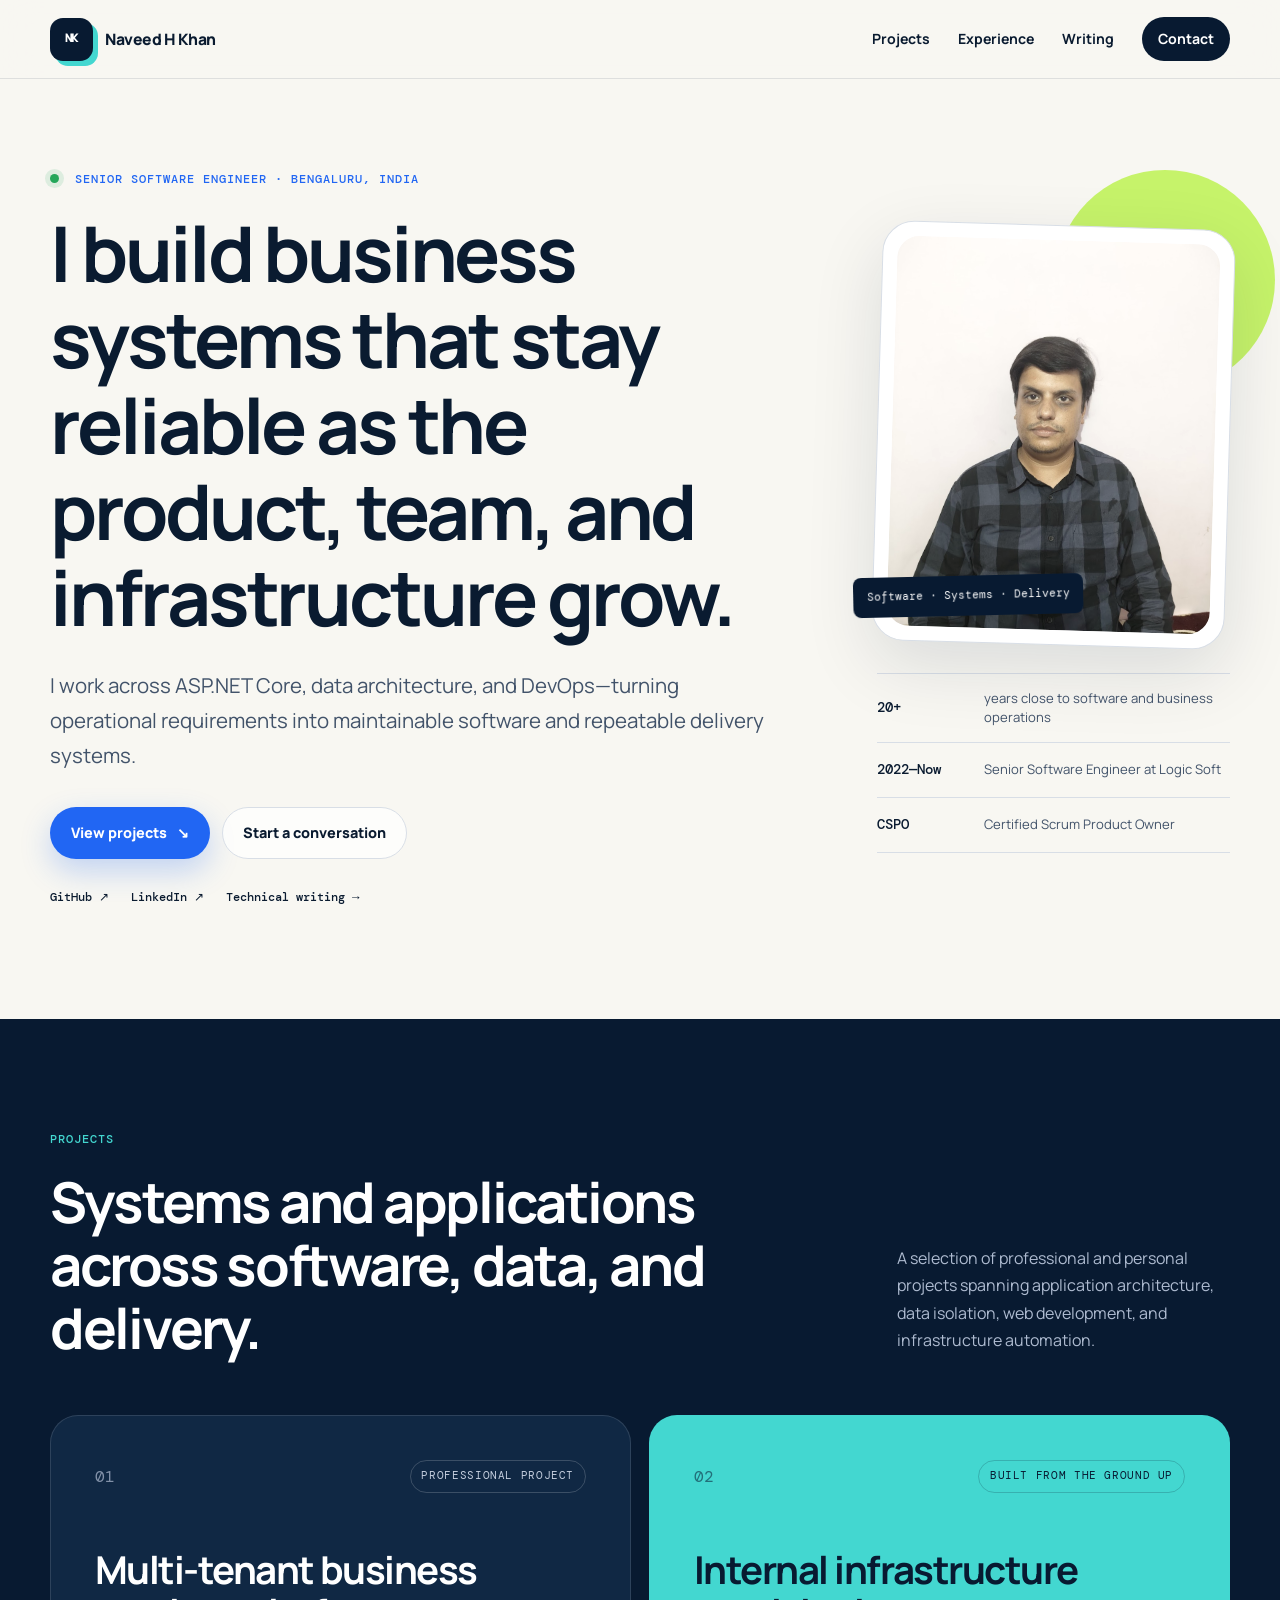
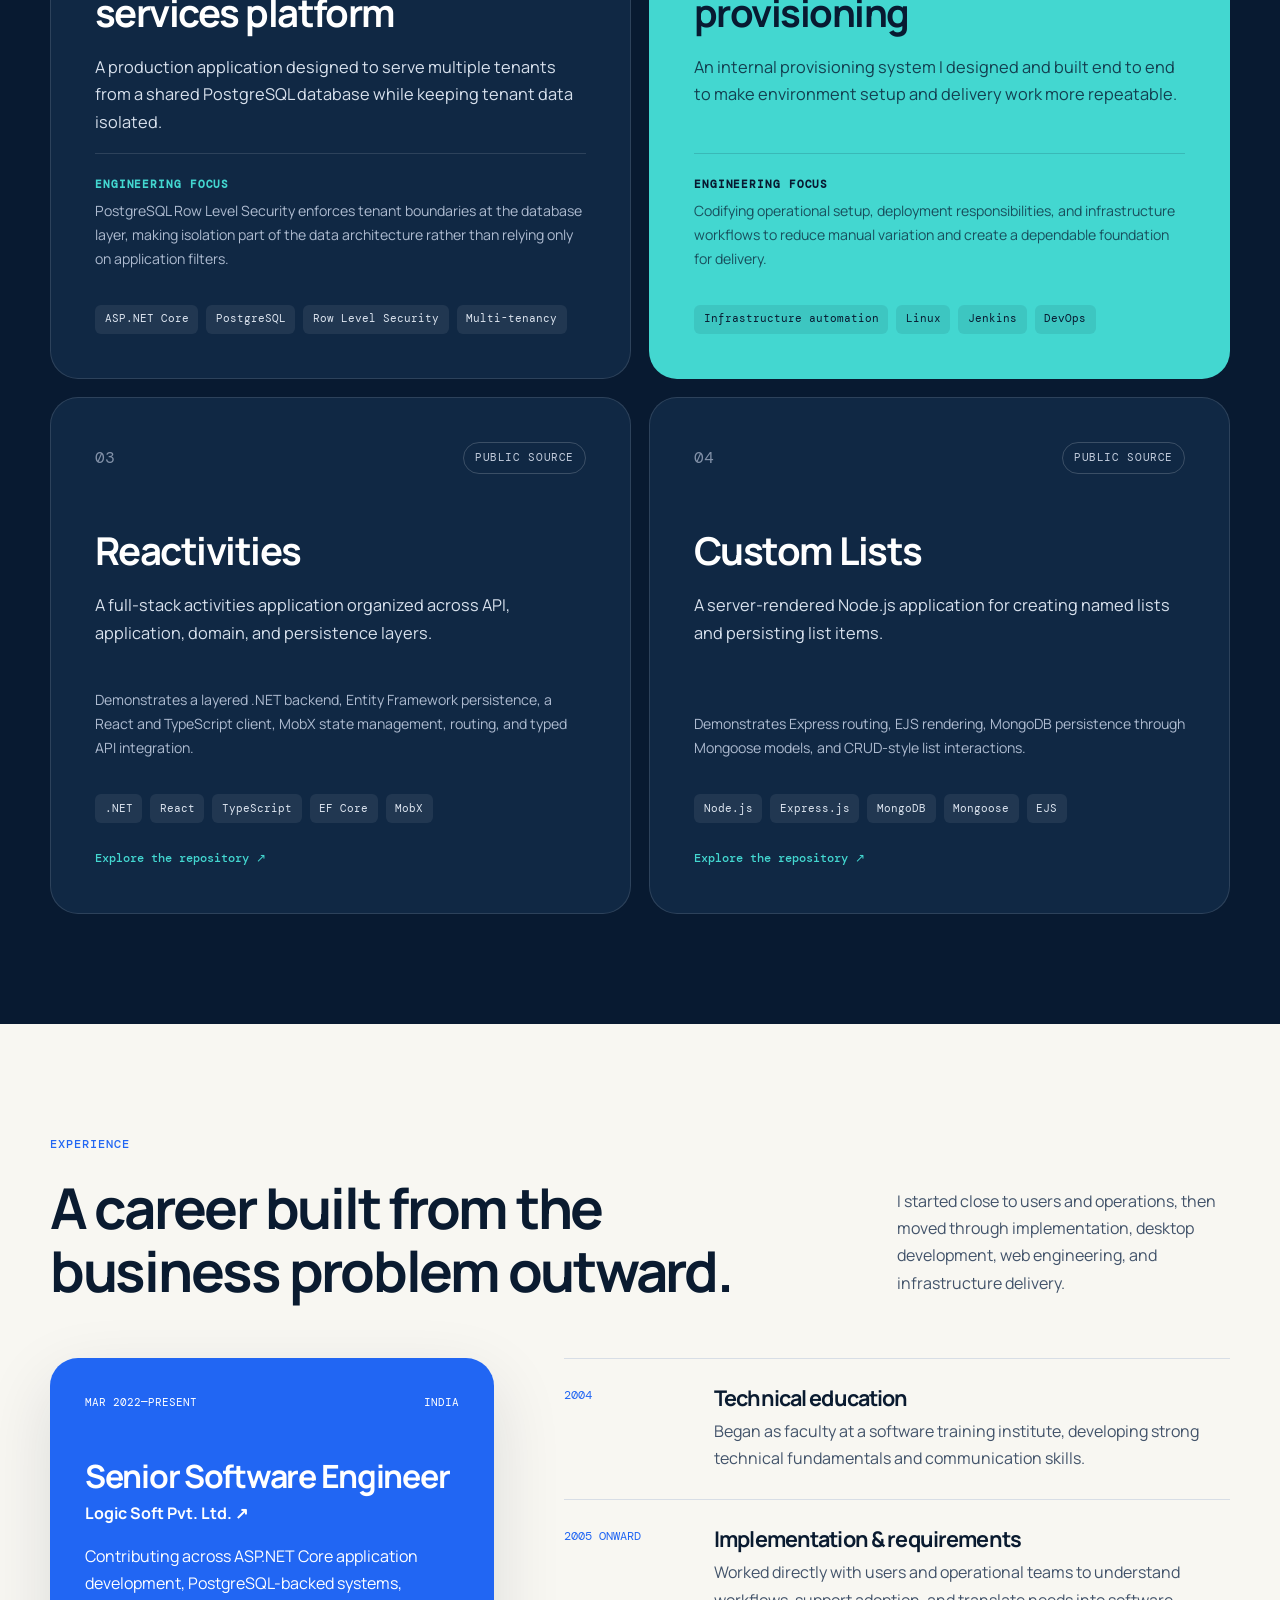
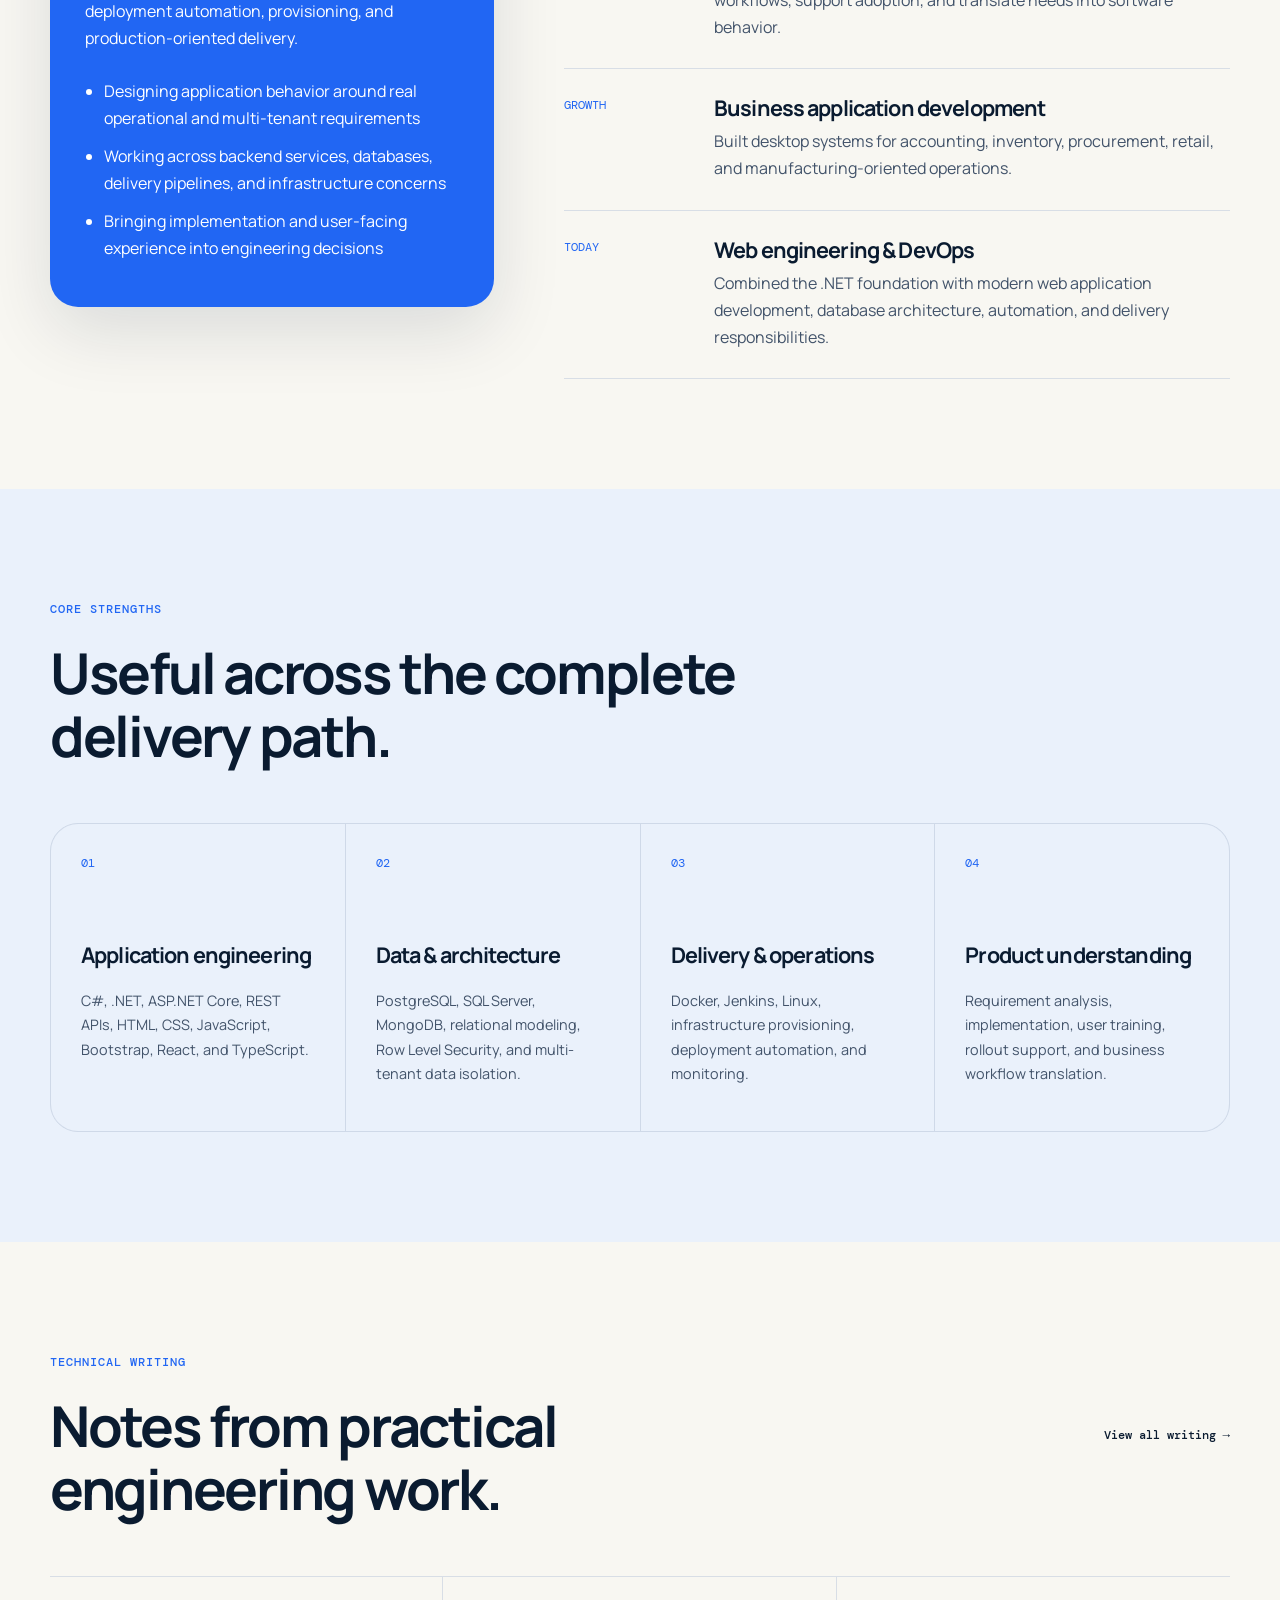
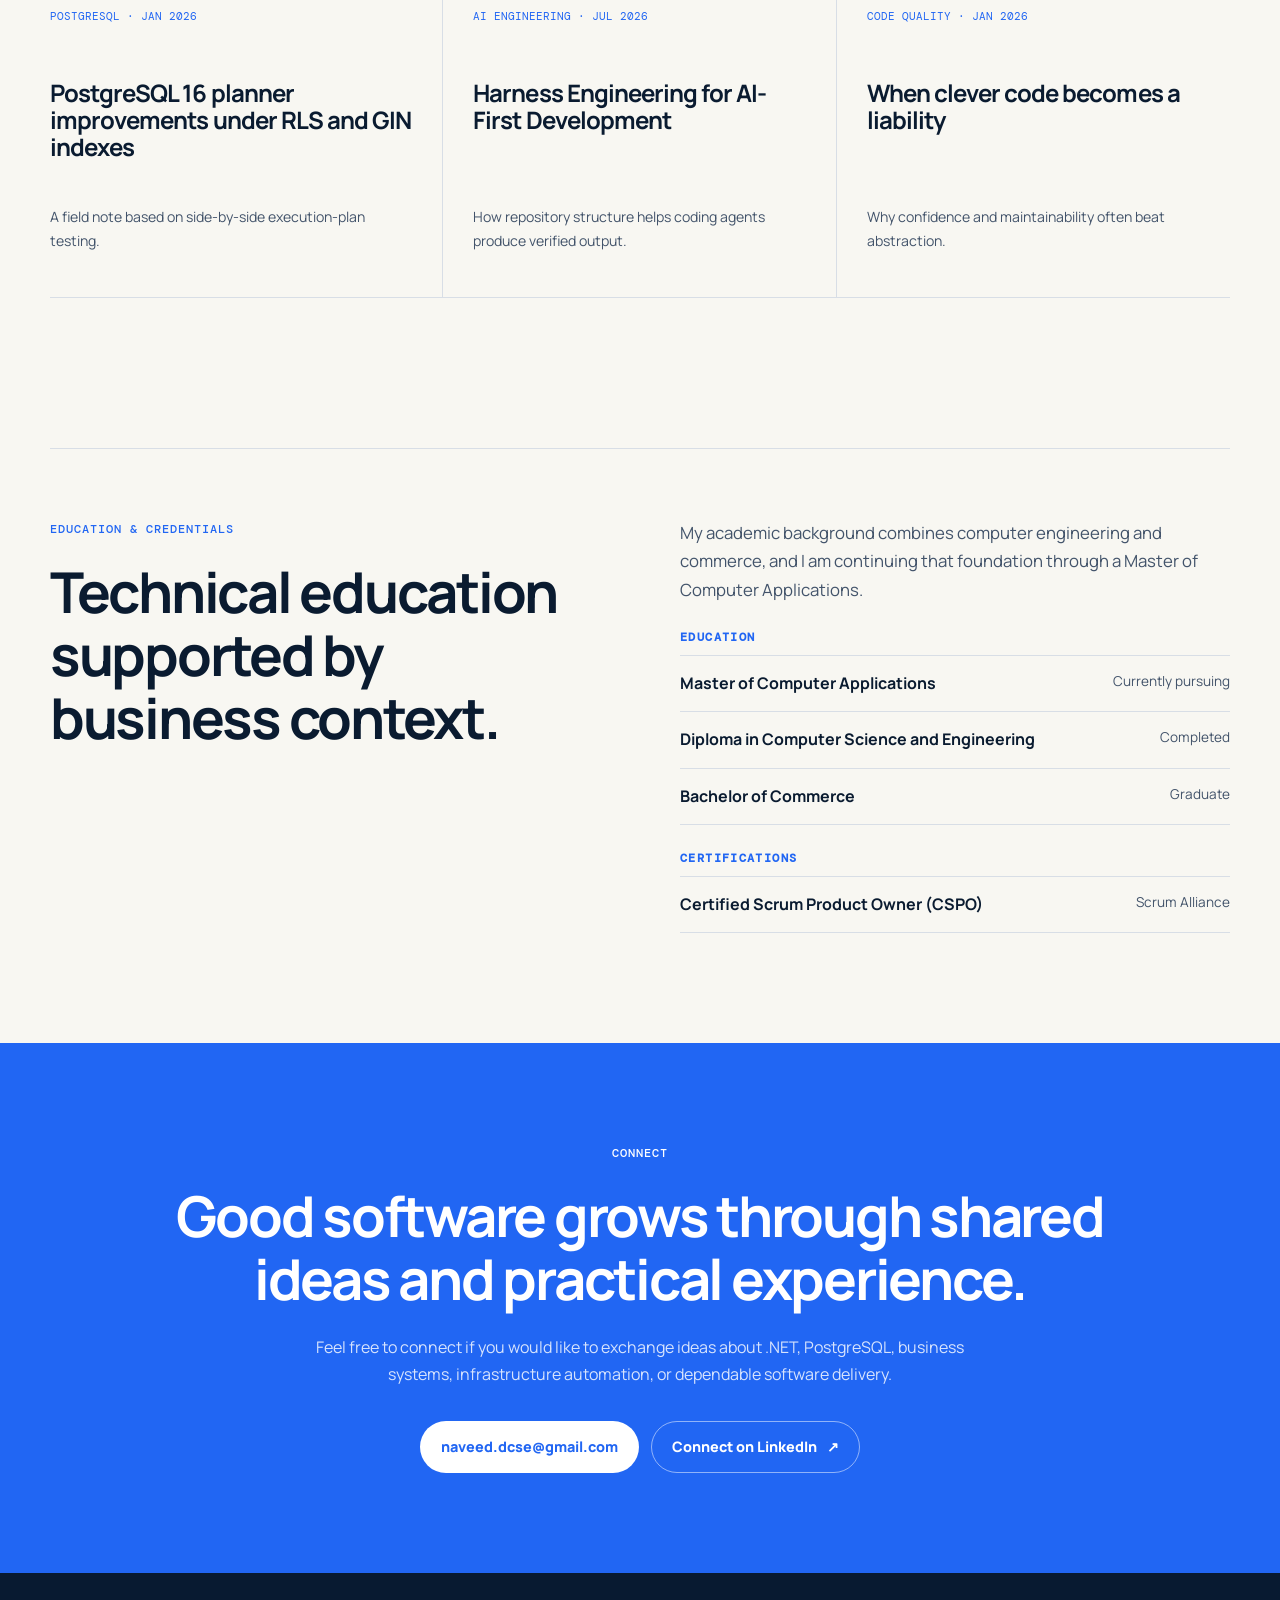
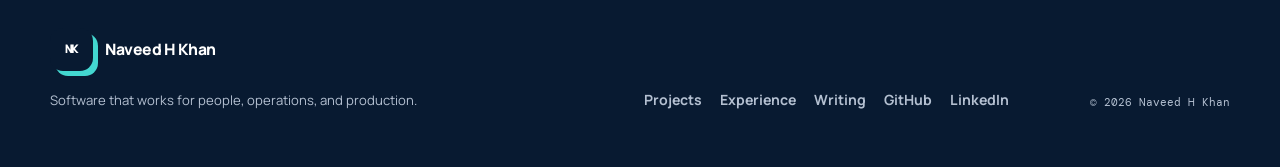
==== commit 3ea2446c: "Fix education section" ====
--- a/index.html
+++ b/index.html
@@ -164,10 +164,23 @@
 
     <section class="section-pad about-section">
       <div class="container about-grid">
-        <div><p class="eyebrow">Education & perspective</p><h2>Technical depth grounded in business context.</h2></div>
+        <div><p class="eyebrow">Education & credentials</p><h2>Technical education supported by business context.</h2></div>
         <div class="about-copy">
-          <p>I am a commerce graduate and diploma holder in Computer Science and Engineering, currently pursuing a Master of Computer Applications. That combination has been especially useful in ERP, inventory, accounting, and operational software domains.</p>
-          <ul class="credential-list"><li><strong>MCA</strong><span>Currently pursuing</span></li><li><strong>CSPO</strong><span>Scrum Alliance</span></li><li><strong>Diploma</strong><span>Computer Science & Engineering</span></li></ul>
+          <p>My academic background combines computer engineering and commerce, and I am continuing that foundation through a Master of Computer Applications.</p>
+          <div class="credential-group">
+            <h3>Education</h3>
+            <ul class="credential-list">
+              <li><strong>Master of Computer Applications</strong><span>Currently pursuing</span></li>
+              <li><strong>Diploma in Computer Science and Engineering</strong><span>Completed</span></li>
+              <li><strong>Bachelor of Commerce</strong><span>Graduate</span></li>
+            </ul>
+          </div>
+          <div class="credential-group">
+            <h3>Certifications</h3>
+            <ul class="credential-list">
+              <li><strong>Certified Scrum Product Owner (CSPO)</strong><span>Scrum Alliance</span></li>
+            </ul>
+          </div>
         </div>
       </div>
     </section>
--- a/assets/css/style.css
+++ b/assets/css/style.css
@@ -52,7 +52,7 @@
 .section-tint{background:var(--tint)}.expertise-grid{display:grid;grid-template-columns:repeat(4,1fr);gap:1px;border:1px solid #cfd9e8;border-radius:var(--radius-lg);overflow:hidden;background:#cfd9e8}.expertise-grid article{min-height:290px;padding:30px;background:var(--tint)}.expertise-index{display:block;margin-bottom:70px;color:var(--blue);font-family:var(--mono);font-size:.72rem}.expertise-grid p{color:var(--ink-soft);font-size:.9rem}
 .writing-heading{align-items:center}.writing-heading .text-link{justify-self:end}.writing-grid{display:grid;grid-template-columns:repeat(3,1fr);border-top:1px solid var(--line);border-bottom:1px solid var(--line)}
 .writing-card{min-height:320px;display:flex;flex-direction:column;padding:30px;border-right:1px solid var(--line);text-decoration:none;transition:background-color .2s ease,transform .2s ease}.writing-card:first-child{padding-left:0}.writing-card:last-child{border-right:0}.writing-card:hover{background:var(--white);transform:translateY(-5px)}.writing-card span{margin-bottom:55px;color:var(--blue);font-family:var(--mono);font-size:.68rem;text-transform:uppercase}.writing-card h3{font-size:1.5rem}.writing-card p{margin-top:auto;color:var(--ink-soft);font-size:.88rem}
-.about-section{padding-top:40px}.about-grid{display:grid;grid-template-columns:1fr 1fr;gap:80px;padding-top:70px;border-top:1px solid var(--line)}.about-copy>p{color:var(--ink-soft);font-size:1.05rem}.credential-list{margin:30px 0 0;padding:0;list-style:none;border-top:1px solid var(--line)}.credential-list li{display:flex;justify-content:space-between;gap:20px;padding:14px 0;border-bottom:1px solid var(--line)}.credential-list span{color:var(--ink-soft);font-size:.85rem}
+.about-section{padding-top:40px}.about-grid{display:grid;grid-template-columns:1fr 1fr;gap:80px;padding-top:70px;border-top:1px solid var(--line)}.about-copy>p{color:var(--ink-soft);font-size:1.05rem}.credential-group{margin-top:28px}.credential-group h3{margin:0 0 10px;font-family:var(--mono);font-size:.72rem;letter-spacing:.12em;text-transform:uppercase;color:var(--blue)}.credential-list{margin:0;padding:0;list-style:none;border-top:1px solid var(--line)}.credential-list li{display:flex;justify-content:space-between;gap:20px;padding:14px 0;border-bottom:1px solid var(--line)}.credential-list strong{max-width:70%}.credential-list span{color:var(--ink-soft);font-size:.85rem;text-align:right}
 .contact-section{padding:100px 0;color:var(--white);background:var(--blue)}.contact-inner{max-width:960px;text-align:center}.contact-inner .eyebrow{color:var(--white)}.contact-inner h2{margin-bottom:24px}.contact-inner>p:not(.eyebrow){max-width:680px;margin:0 auto 32px;color:rgba(255,255,255,.82)}.contact-actions{justify-content:center;margin:0}.button-light{color:var(--blue);background:var(--white)}.button-ghost-light{color:var(--white);border-color:rgba(255,255,255,.5)}
 .site-footer{padding:55px 0;color:#b4c0d1;background:var(--navy)}.footer-inner{display:grid;grid-template-columns:1.2fr 1fr auto;gap:50px;align-items:end}.footer-brand{color:var(--white)}.footer-inner>div>p{margin:18px 0 0;font-size:.82rem}.footer-nav{justify-content:center;flex-wrap:wrap;gap:18px}.copyright{margin:0;font-family:var(--mono);font-size:.68rem;white-space:nowrap}
 /* Blog and article pages */
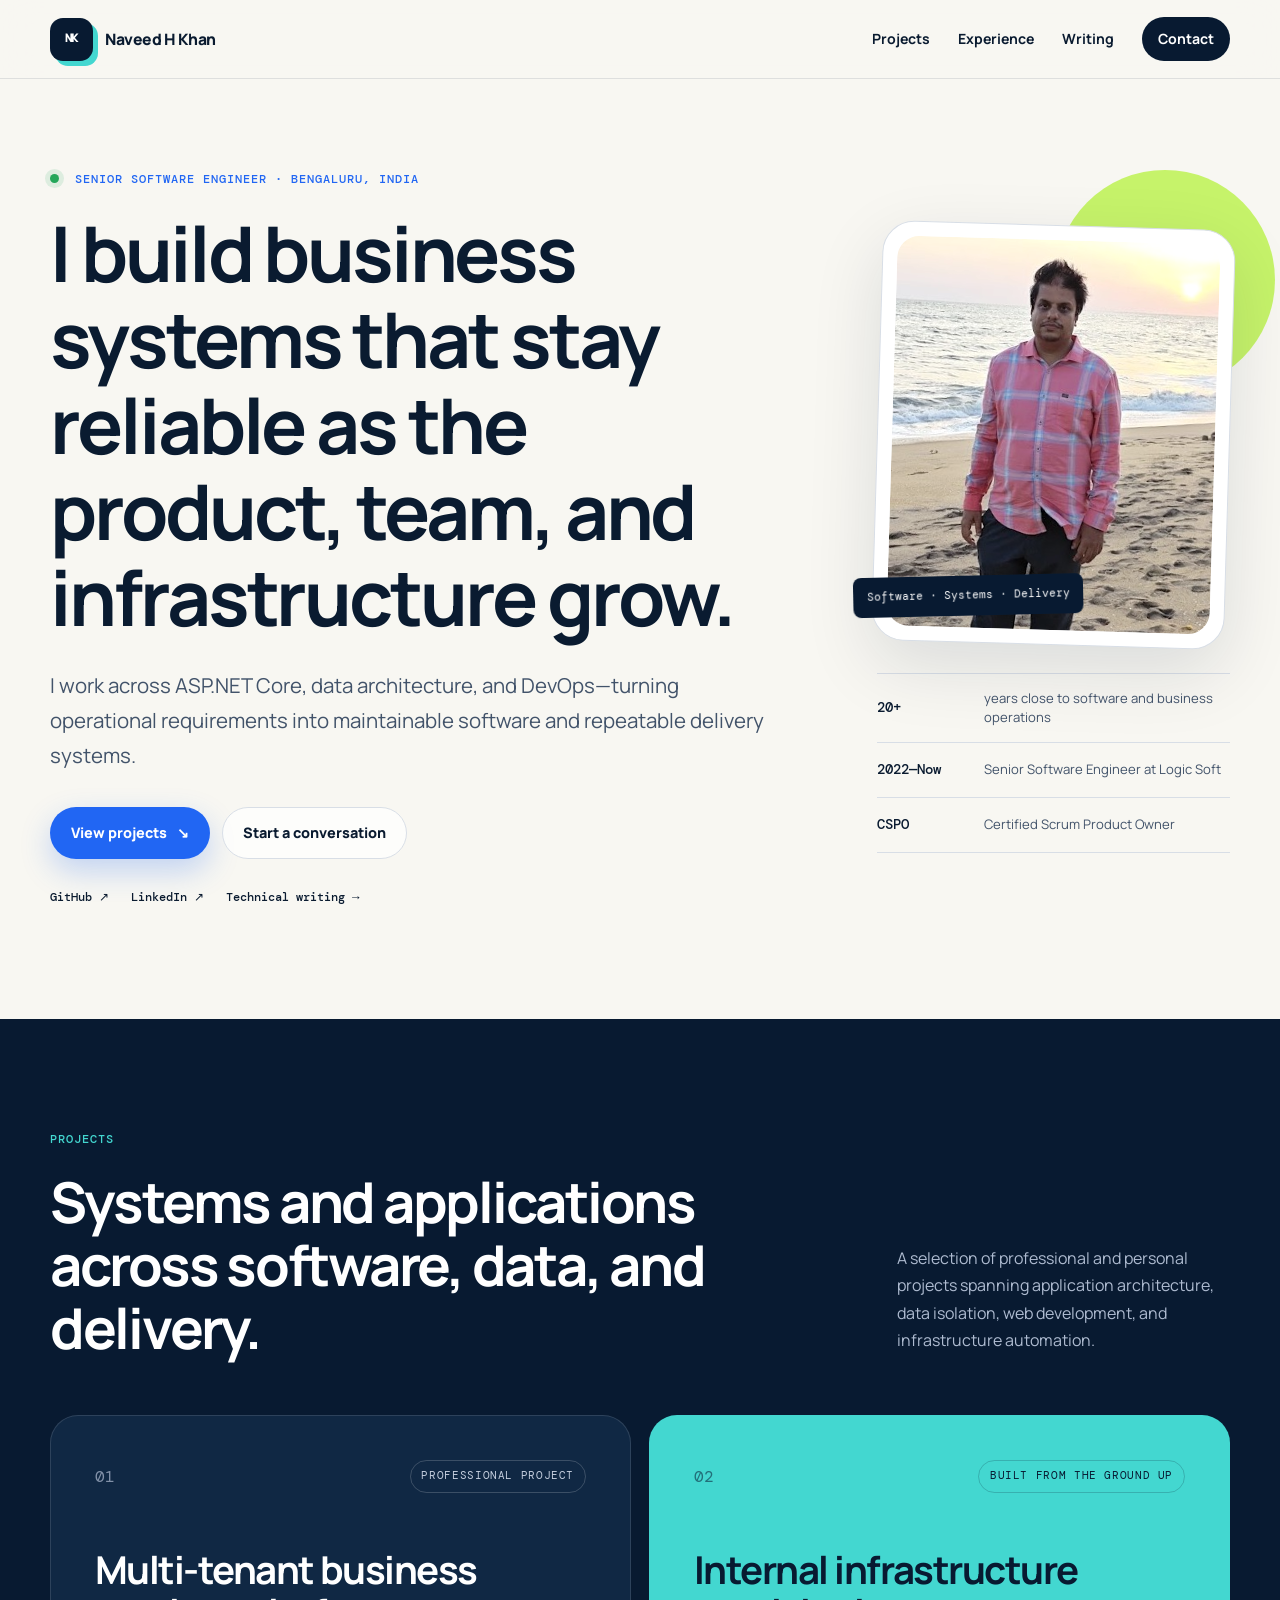
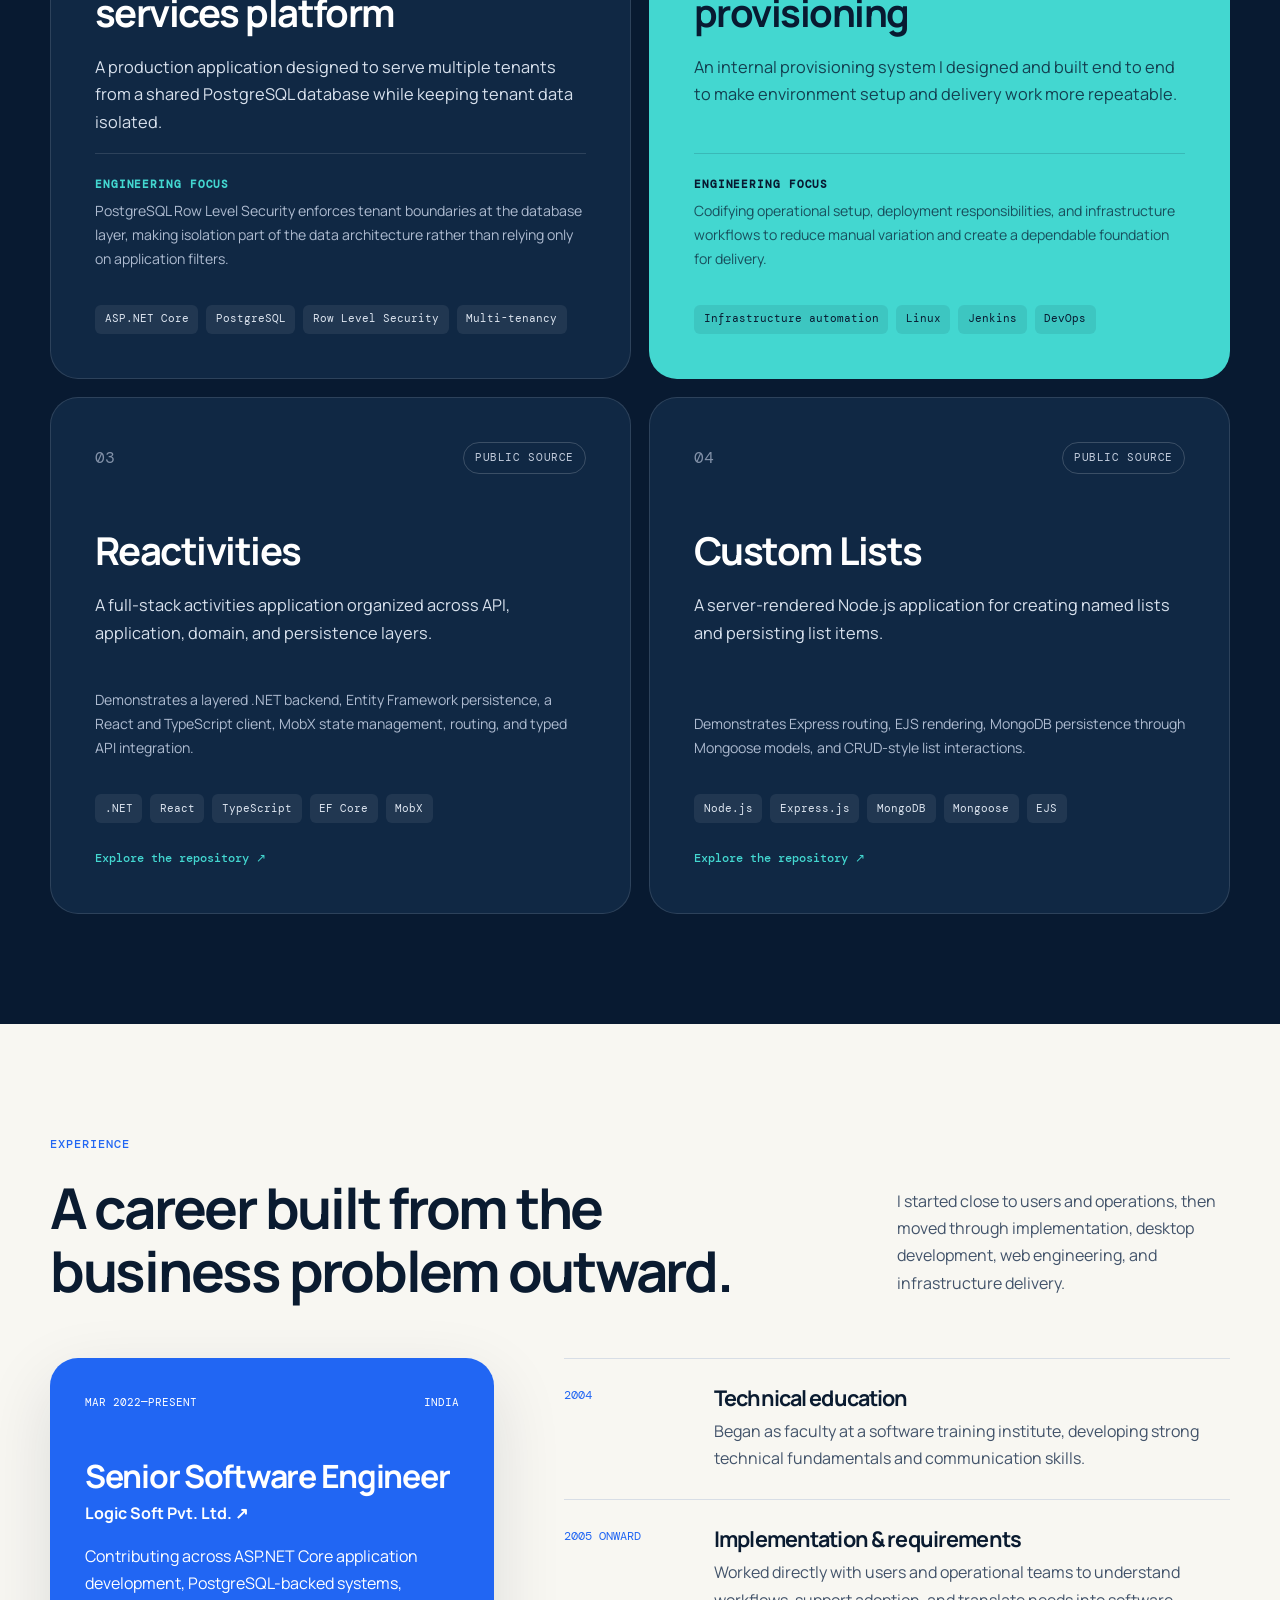
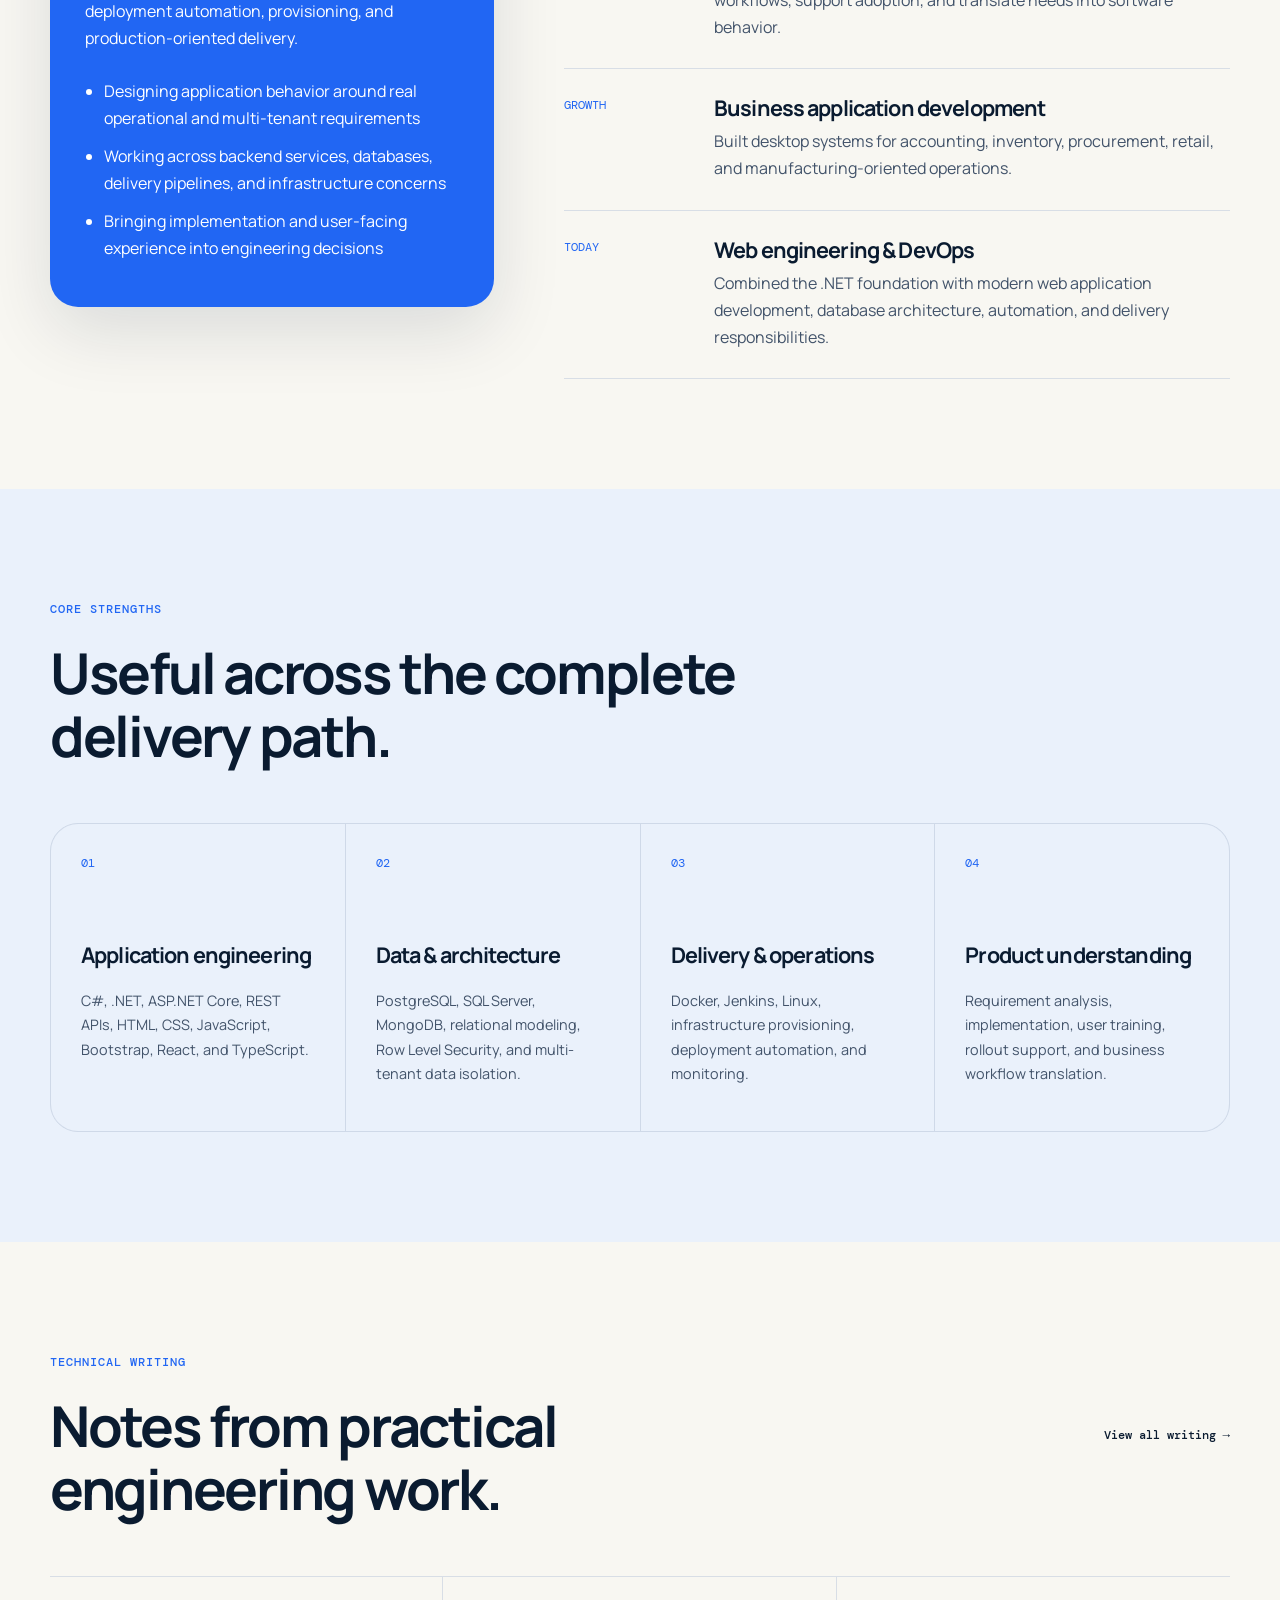
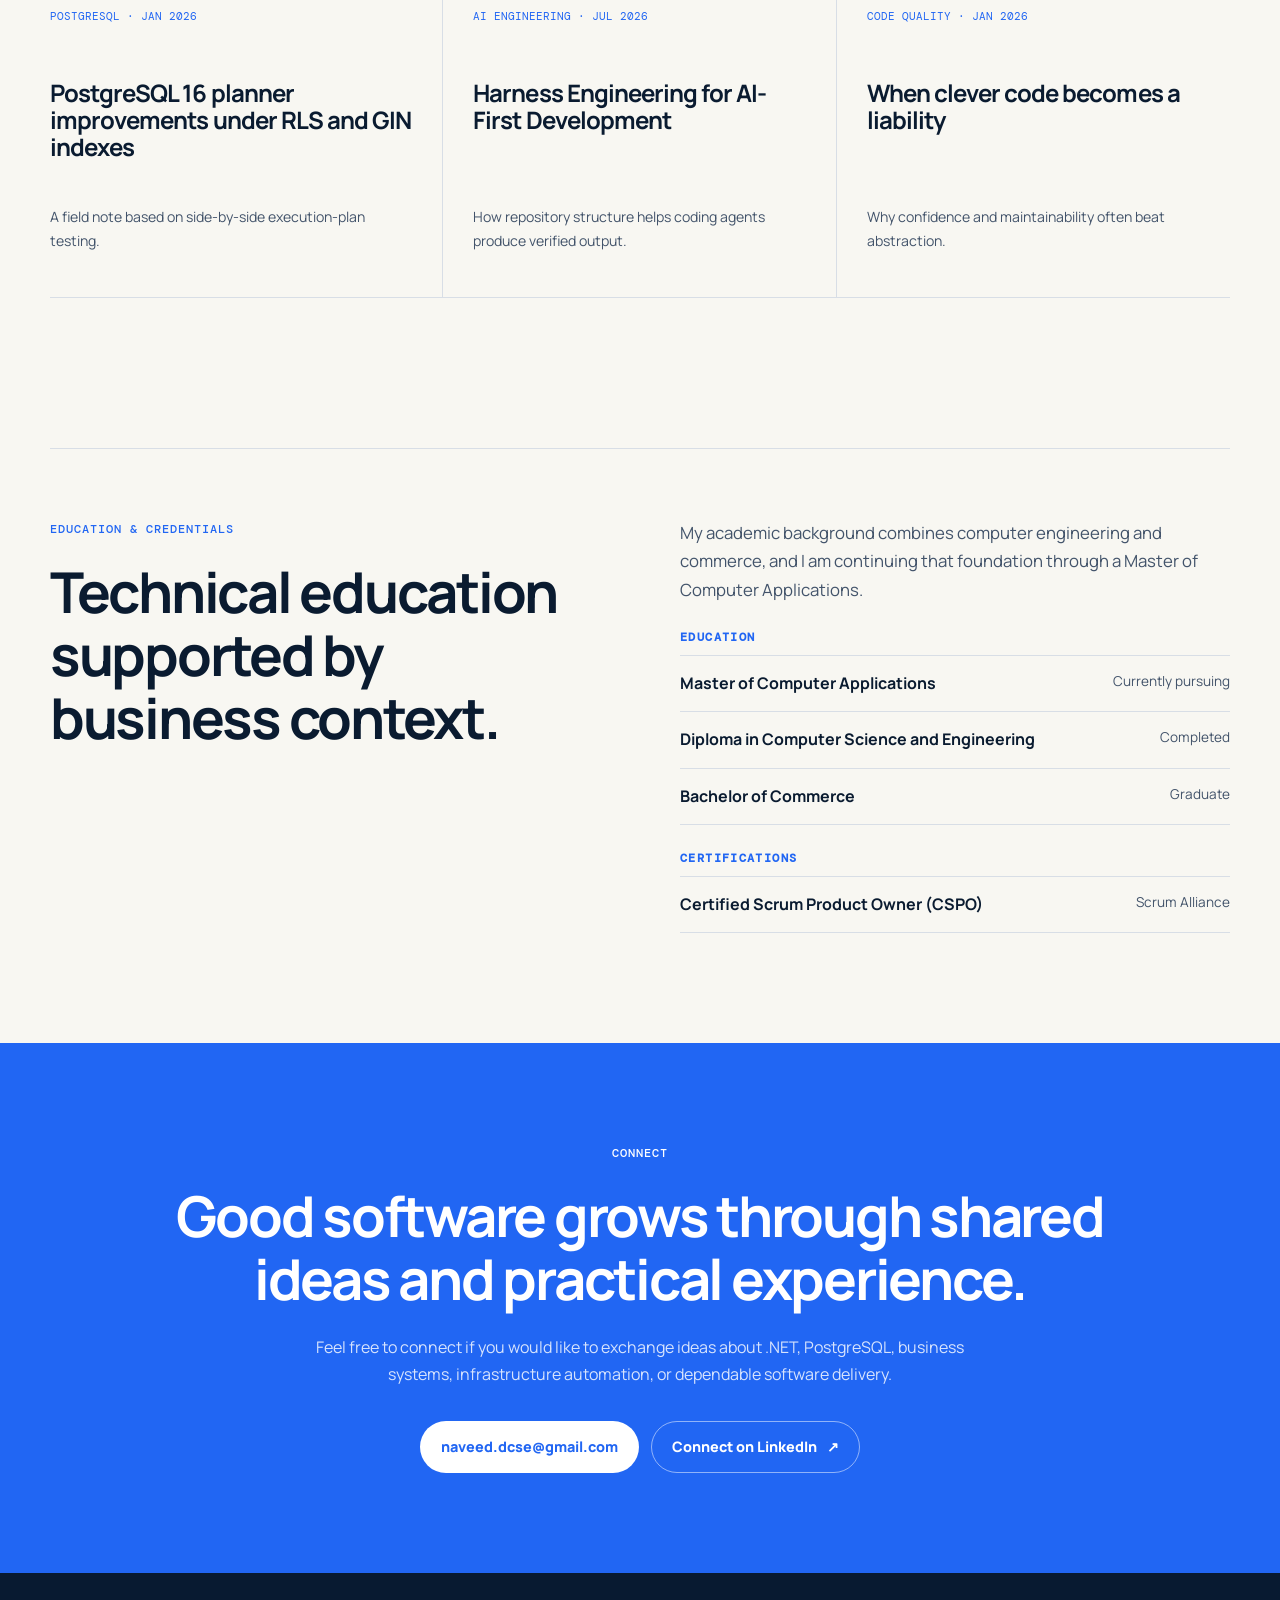
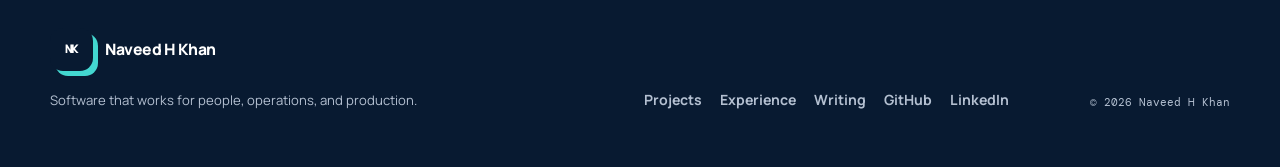
==== commit 0b5818ad: "Update profile picture" ====
--- a/index.html
+++ b/index.html
@@ -62,7 +62,7 @@
         </div>
         <aside class="hero-profile" aria-label="Professional summary">
           <div class="portrait-wrap">
-            <img src="/assets/img/profile.jpg" alt="Portrait of Naveed H Khan" class="portrait" width="945" height="1260">
+            <img src="/assets/img/profile.jpg" alt="Portrait of Naveed H Khan" class="portrait" width="372" height="777">
             <span class="portrait-tag">Software · Systems · Delivery</span>
           </div>
           <dl class="quick-facts">
